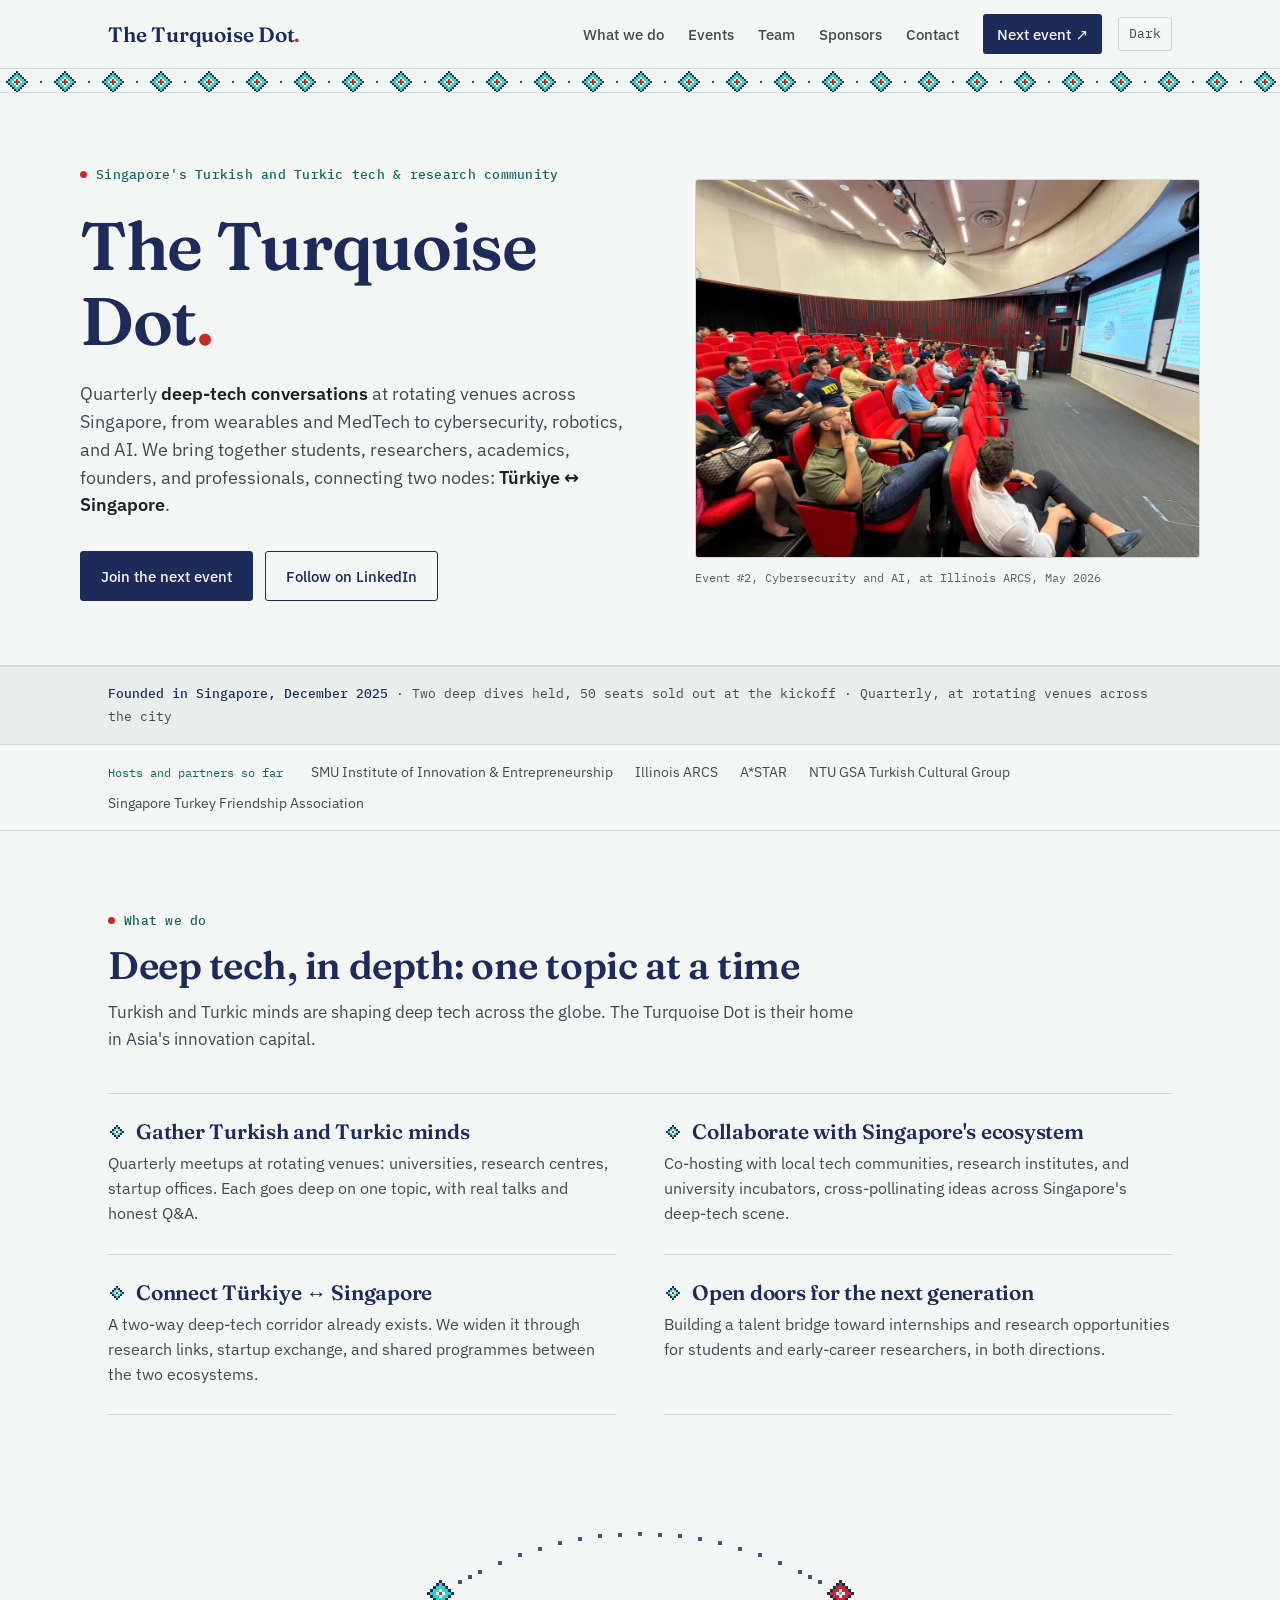
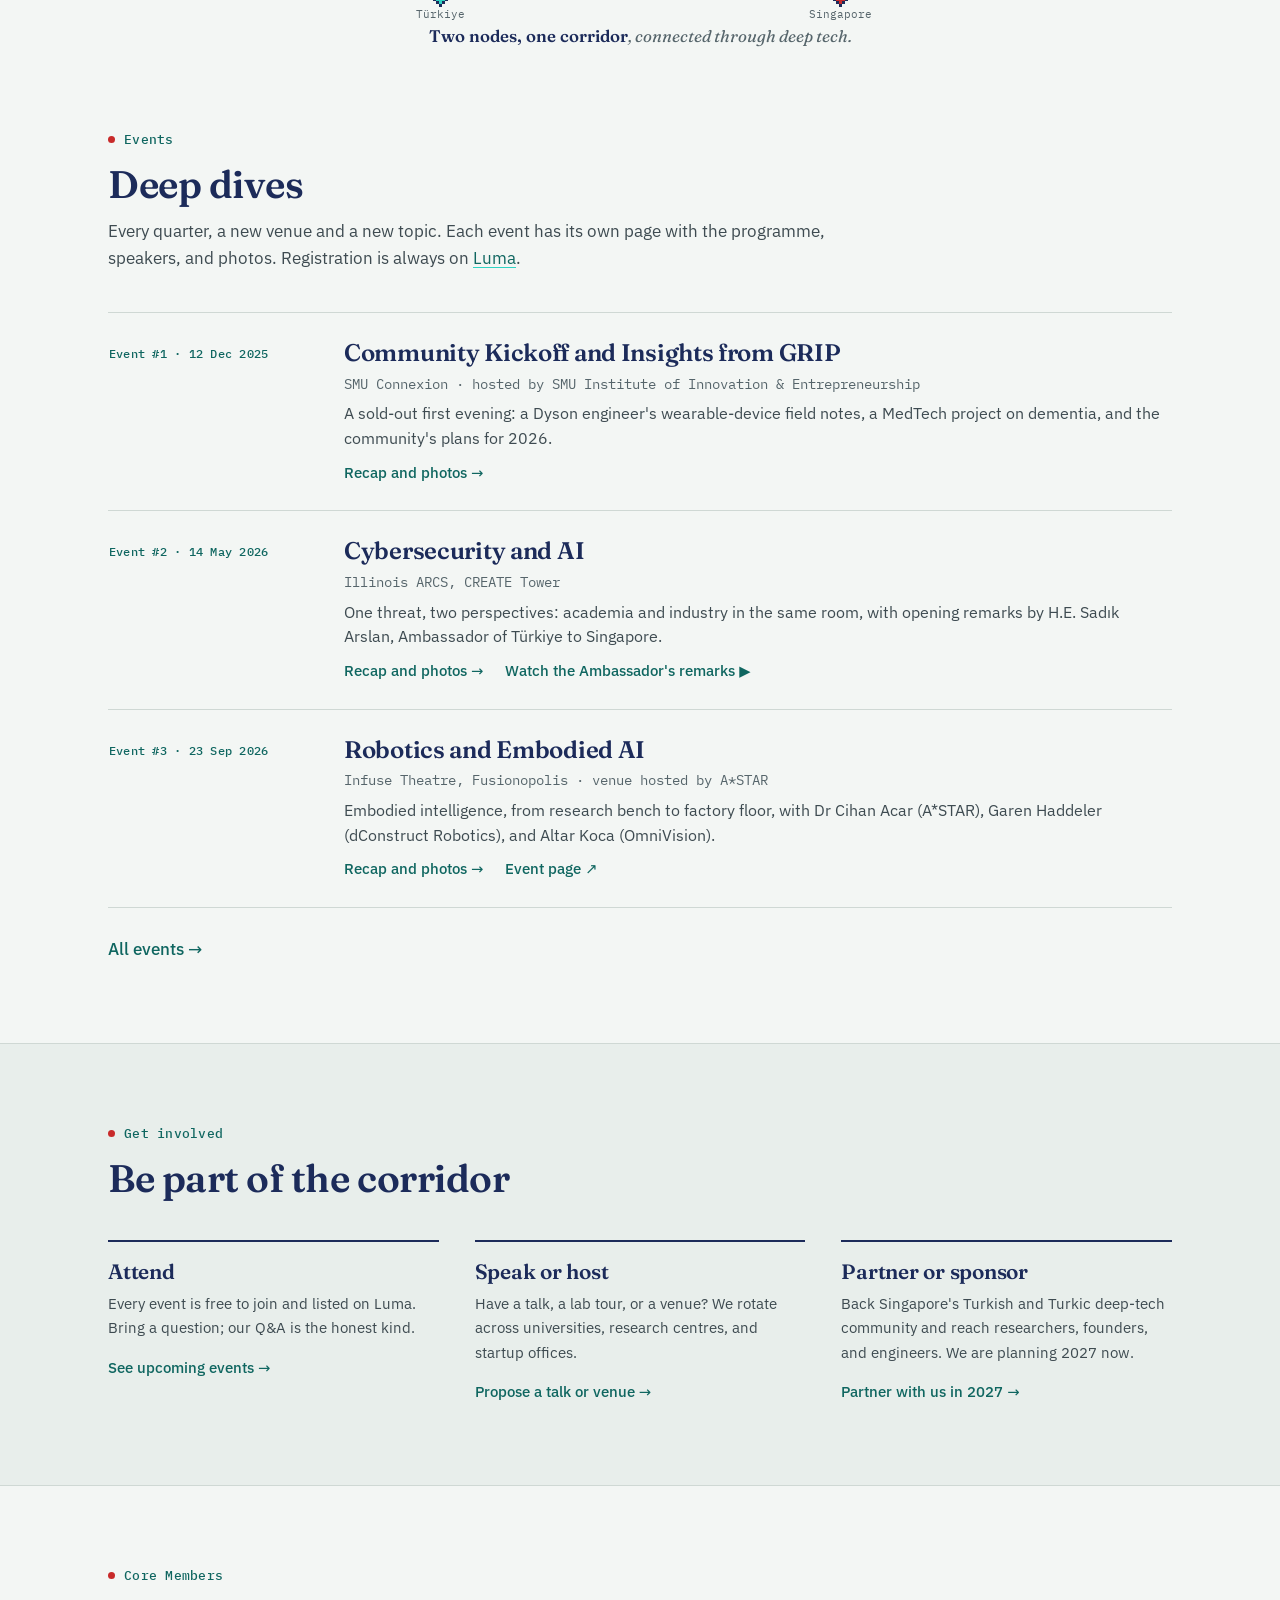
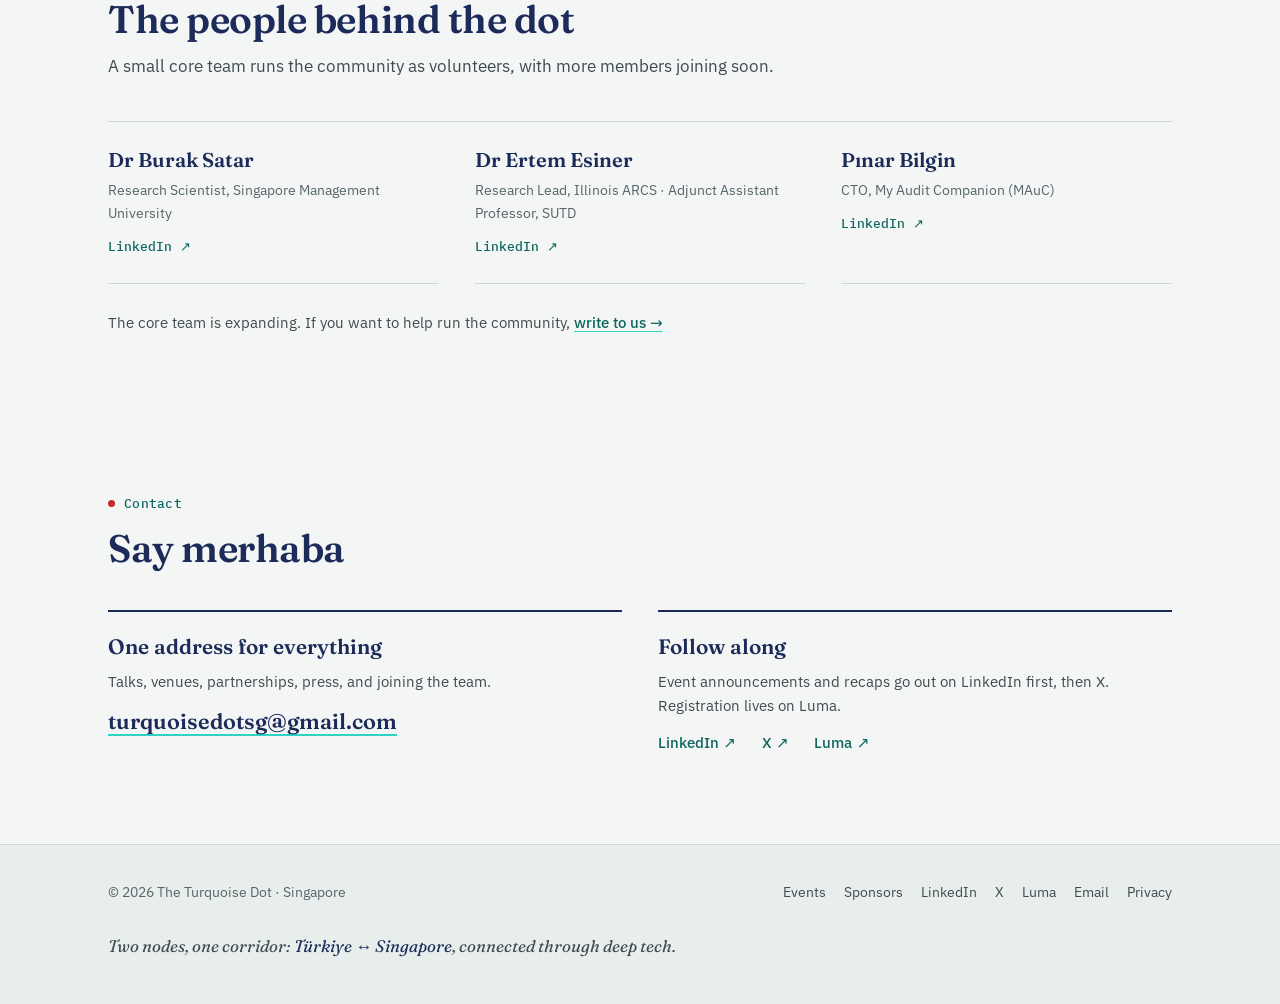
==== index.html @ 9db2474d "Restyle: paper and turquoise identity with pixel-kilim band, self-hosted Fraunces and IBM Plex, ligh" ====
<!DOCTYPE html>
<html lang="en">
<head>
<meta charset="utf-8">
<meta name="viewport" content="width=device-width, initial-scale=1">
<title>The Turquoise Dot | Singapore's Turkish and Turkic Tech and Research Community</title>
<meta name="description" content="The Turquoise Dot is Singapore's Turkish and Turkic tech and research community: quarterly deep-tech conversations at rotating venues, bridging Türkiye and Singapore.">

<link rel="canonical" href="https://turquoisedot.org/">

<meta property="og:type" content="website">
<meta property="og:title" content="The Turquoise Dot">
<meta property="og:description" content="Singapore's Turkish and Turkic tech and research community. Quarterly deep-tech conversations, rotating venues, two nodes: Türkiye ↔ Singapore.">
<meta property="og:url" content="https://turquoisedot.org/">
<meta property="og:image" content="https://turquoisedot.org/assets/og-image.jpg">
<meta name="twitter:card" content="summary_large_image">
<meta name="twitter:site" content="@theturquoisedot">

<link rel="icon" type="image/svg+xml" href="/assets/favicon.svg">
<link rel="icon" type="image/png" sizes="32x32" href="/assets/favicon-32.png">
<link rel="apple-touch-icon" href="/assets/apple-touch-icon.png">
<link rel="manifest" href="/site.webmanifest">
<meta name="theme-color" content="#F3F6F4" media="(prefers-color-scheme: light)">
<meta name="theme-color" content="#131A1C" media="(prefers-color-scheme: dark)">

<link rel="stylesheet" href="/assets/site.css">
<script>(function(){try{var t=localStorage.getItem('td-theme');if(t==='dark'||t==='light'){document.documentElement.setAttribute('data-theme',t);}}catch(e){}})();</script>

<script type="application/ld+json">
{
  "@context": "https://schema.org",
  "@type": "Organization",
  "@id": "https://turquoisedot.org/#organization",
  "name": "The Turquoise Dot",
  "alternateName": [
    "Turquoise Dot",
    "TurquoiseDot"
  ],
  "description": "Singapore's Turkish and Turkic tech and research community: quarterly deep-tech events at rotating venues across Singapore, bridging Türkiye and Singapore. Founded in Singapore in December 2025.",
  "url": "https://turquoisedot.org/",
  "logo": "https://turquoisedot.org/assets/icon-512.png",
  "image": "https://turquoisedot.org/assets/og-image.jpg",
  "email": "turquoisedotsg@gmail.com",
  "foundingDate": "2025-12",
  "foundingLocation": {
    "@type": "Place",
    "name": "Singapore"
  },
  "areaServed": [
    {
      "@type": "Country",
      "name": "Singapore"
    },
    {
      "@type": "Country",
      "name": "Türkiye"
    }
  ],
  "knowsAbout": [
    "deep tech",
    "artificial intelligence",
    "robotics",
    "embodied AI",
    "cybersecurity",
    "MedTech",
    "wearables",
    "research and startup ecosystems in Singapore and Türkiye"
  ],
  "founder": [
    {
      "@type": "Person",
      "name": "Burak Satar",
      "honorificPrefix": "Dr",
      "jobTitle": "Research Scientist",
      "affiliation": {
        "@type": "Organization",
        "name": "Singapore Management University"
      },
      "sameAs": "https://www.linkedin.com/in/buraksatar"
    },
    {
      "@type": "Person",
      "name": "Ertem Esiner",
      "honorificPrefix": "Dr",
      "jobTitle": "Research Lead",
      "affiliation": {
        "@type": "Organization",
        "name": "Illinois ARCS"
      },
      "sameAs": "https://www.linkedin.com/in/esiner"
    }
  ],
  "member": [
    {
      "@type": "Person",
      "name": "Burak Satar",
      "sameAs": "https://www.linkedin.com/in/buraksatar"
    },
    {
      "@type": "Person",
      "name": "Ertem Esiner",
      "sameAs": "https://www.linkedin.com/in/esiner"
    },
    {
      "@type": "Person",
      "name": "Pınar Bilgin",
      "jobTitle": "CTO",
      "affiliation": {
        "@type": "Organization",
        "name": "My Audit Companion (MAuC)"
      },
      "sameAs": "https://www.linkedin.com/in/pinar-bilgin-b4729468"
    }
  ],
  "contactPoint": {
    "@type": "ContactPoint",
    "email": "turquoisedotsg@gmail.com",
    "contactType": "general enquiries",
    "availableLanguage": [
      "English",
      "Turkish"
    ]
  },
  "sameAs": [
    "https://www.linkedin.com/company/turquoisedot",
    "https://x.com/theturquoisedot",
    "https://luma.com/TurquoiseDot",
    "https://github.com/theturquoisedot"
  ]
}
</script>
</head>
<body>

<!-- ANNOUNCEMENT BAR: hides itself after data-until. EDIT: text, link, and data-until for each new event. -->
<div class="annc" role="region" aria-label="Next event" data-until="2026-09-23T20:30:00+08:00">
  <div class="wrap">
    <span class="pulse" aria-hidden="true"></span>
    <b>Next event: Robotics and Embodied AI</b>
    <span class="sub">Wed 23 Sep · 17:30 · Fusionopolis · free to attend</span>
    <a href="https://luma.com/c4dyttkm" target="_blank" rel="noopener">Register on Luma ↗</a>
  </div>
</div>

<nav>
  <div class="nav-inner">
    <a class="brand" href="/">The Turquoise Dot<span class="dot">.</span></a>
    <div class="nav-actions">
      <button class="theme-toggle" type="button" aria-label="Switch between light and dark" data-theme-toggle>Dark</button>
      <button class="nav-toggle" aria-expanded="false" aria-controls="nav-links">Menu</button>
    </div>
    <div class="nav-links" id="nav-links">
      <a href="#about">What we do</a>
      <a href="#events">Events</a>
      <a href="#team">Team</a>
      <a href="/sponsors/">Sponsors</a>
      <a href="#contact">Contact</a>
      <a class="cta" href="https://luma.com/TurquoiseDot" target="_blank" rel="noopener">Next event ↗</a>
    </div>
  </div>
</nav>

<main>

<div class="kilim" aria-hidden="true"></div>

<header class="hero" id="top">
  <div class="wrap hero-grid">
    <div>
      <p class="eyebrow">Singapore's Turkish and Turkic tech &amp; research community</p>
      <h1>The Turquoise Dot<span class="dot">.</span></h1>
      <p class="lede">
        Quarterly <strong>deep-tech conversations</strong> at rotating venues across Singapore,
        from wearables and MedTech to cybersecurity, robotics, and AI. We bring together students,
        researchers, academics, founders, and professionals, connecting two nodes:
        <strong>Türkiye ↔ Singapore</strong>.
      </p>
      <div class="btns">
        <a class="btn btn-primary" href="https://luma.com/TurquoiseDot" target="_blank" rel="noopener">Join the next event</a>
        <a class="btn btn-ghost" href="https://www.linkedin.com/company/turquoisedot" target="_blank" rel="noopener">Follow on LinkedIn</a>
      </div>
    </div>
    <div>
      <div class="hero-art">
        <img src="/assets/events/2026-05-cybersecurity-and-ai/08.webp" width="1200" height="900" alt="The audience at Illinois ARCS, CREATE Tower, during the second deep dive" fetchpriority="high">
      </div>
      <p class="hero-cap">Event #2, Cybersecurity and AI, at Illinois ARCS, May 2026</p>
    </div>
  </div>
</header>

<!-- SPOTLIGHT: the current event. Hides itself after data-until. EDIT: everything inside for each new event. -->
<div class="spotlight" data-until="2026-09-23T20:30:00+08:00">
  <div class="wrap">
    <div class="spot">
      <div>
        <span class="chip next">Next event · 23 Sep 2026 · 17:30</span>
        <h2>Robotics and Embodied AI</h2>
        <p class="desc">A night where robots leave the lab: the research behind embodied AI, robots already working in the field, and the sensors that let machines see.</p>
        <p class="venue"><b>Infuse Theatre</b>, Level 14, Connexis South Tower, Fusionopolis One, 1 Fusionopolis Way, Singapore 138632. Venue hosted by A*STAR.</p>
        <div class="btns">
          <a class="btn btn-primary" href="https://luma.com/c4dyttkm" target="_blank" rel="noopener">Register on Luma ↗</a>
          <a class="btn btn-ghost" href="/events/2026-09-robotics-and-embodied-ai/">Programme and details →</a>
        </div>
        <p class="note">Free to attend. Turkish tea and light refreshments from 17:30, talks from 18:15.</p>
      </div>
      <div>
        <p class="side-label">Speakers</p>
        <ul class="speakers">
          <li><b>Dr Cihan Acar</b><span>Senior Research Scientist, A*STAR</span><i>Main talk: the research behind embodied AI</i></li>
          <li><b>Garen Haddeler</b><span>Robotics Engineer, dConstruct Robotics</span><i>Lightning talk: robots working in the field</i></li>
          <li><b>Altar Koca</b><span>Design Engineer, OmniVision</span><i>Main talk: the sensors that let machines see</i></li>
        </ul>
      </div>
    </div>
  </div>
</div>

<!-- FACTS LINE: one sentence of numbers. EDIT after each event. -->
<div class="facts-line">
  <div class="wrap">
    <p><b>Founded in Singapore, December 2025</b><span class="sep">·</span>Two deep dives held, 50 seats sold out at the kickoff<span class="sep">·</span>Quarterly, at rotating venues across the city</p>
  </div>
</div>

<!-- HOSTS STRIP: text only. Add logos only with written permission from each organisation. -->
<div class="hosts">
  <div class="wrap">
    <span class="label">Hosts and partners so far</span>
    <span>SMU Institute of Innovation &amp; Entrepreneurship</span>
    <span>Illinois ARCS</span>
    <span>A*STAR</span>
    <span>NTU GSA Turkish Cultural Group</span>
    <span>Singapore Turkey Friendship Association</span>
  </div>
</div>

<section id="about">
  <div class="wrap">
    <div class="sec-head">
      <span class="kicker">What we do</span>
      <h2>Deep tech, in depth: one topic at a time</h2>
      <p>Turkish and Turkic minds are shaping deep tech across the globe. The Turquoise Dot is their home in Asia's innovation capital.</p>
    </div>
    <div class="cards">
      <div class="card">
        <div class="ico"><svg viewBox="0 0 24 24"><circle cx="9" cy="8" r="3.2"/><circle cx="17" cy="10" r="2.4"/><path d="M3.5 19c.6-3 2.8-4.6 5.5-4.6S13.9 16 14.5 19M14.8 15.7c2.2.2 3.9 1.4 4.6 3.3"/></svg></div>
        <h3>Gather Turkish and Turkic minds</h3>
        <p>Quarterly meetups at rotating venues: universities, research centres, startup offices. Each goes deep on one topic, with real talks and honest Q&amp;A.</p>
      </div>
      <div class="card">
        <div class="ico"><svg viewBox="0 0 24 24"><circle cx="6" cy="6" r="2.4"/><circle cx="18" cy="6" r="2.4"/><circle cx="12" cy="18" r="2.4"/><path d="M7.8 7.6l2.9 8M16.2 7.6l-2.9 8M8.4 6h7.2"/></svg></div>
        <h3>Collaborate with Singapore's ecosystem</h3>
        <p>Co-hosting with local tech communities, research institutes, and university incubators, cross-pollinating ideas across Singapore's deep-tech scene.</p>
      </div>
      <div class="card">
        <div class="ico"><svg viewBox="0 0 24 24"><circle cx="4.5" cy="16" r="2"/><circle cx="19.5" cy="16" r="2"/><path d="M6.2 14.6C8.5 9.5 15.5 9.5 17.8 14.6"/></svg></div>
        <h3>Connect Türkiye ↔ Singapore</h3>
        <p>A two-way deep-tech corridor already exists. We widen it through research links, startup exchange, and shared programmes between the two ecosystems.</p>
      </div>
      <div class="card">
        <div class="ico"><svg viewBox="0 0 24 24"><path d="M5 21V5a2 2 0 0 1 2-2h7v18M14 21h5M14 8h.01M9 21H4"/><path d="M17 9l3 3-3 3"/></svg></div>
        <h3>Open doors for the next generation</h3>
        <p>Building a talent bridge toward internships and research opportunities for students and early-career researchers, in both directions.</p>
      </div>
    </div>
  </div>
</section>

<div class="corridor" aria-hidden="true">
  <svg viewBox="0 0 520 116" shape-rendering="crispEdges"><rect class="px" x="78" y="75" width="4" height="4"/><rect class="px" x="88" y="70" width="4" height="4"/><rect class="px" x="98" y="65" width="4" height="4"/><rect class="px" x="118" y="56" width="4" height="4"/><rect class="px" x="138" y="48" width="4" height="4"/><rect class="px" x="158" y="42" width="4" height="4"/><rect class="px" x="178" y="36" width="4" height="4"/><rect class="px" x="198" y="32" width="4" height="4"/><rect class="px" x="218" y="29" width="4" height="4"/><rect class="px" x="238" y="28" width="4" height="4"/><rect class="px" x="258" y="27" width="4" height="4"/><rect class="px" x="278" y="28" width="4" height="4"/><rect class="px" x="298" y="29" width="4" height="4"/><rect class="px" x="318" y="32" width="4" height="4"/><rect class="px" x="338" y="36" width="4" height="4"/><rect class="px" x="358" y="42" width="4" height="4"/><rect class="px" x="378" y="48" width="4" height="4"/><rect class="px" x="398" y="56" width="4" height="4"/><rect class="px" x="418" y="65" width="4" height="4"/><rect class="px" x="428" y="70" width="4" height="4"/><rect class="px" x="438" y="75" width="4" height="4"/><rect class="n-edge" x="58.5" y="74.5" width="3" height="3"/><rect class="n-edge" x="55.5" y="77.5" width="3" height="3"/><rect class="n-tr" x="58.5" y="77.5" width="3" height="3"/><rect class="n-edge" x="61.5" y="77.5" width="3" height="3"/><rect class="n-edge" x="52.5" y="80.5" width="3" height="3"/><rect class="n-tr" x="55.5" y="80.5" width="3" height="3"/><rect class="n-tr" x="58.5" y="80.5" width="3" height="3"/><rect class="n-tr" x="61.5" y="80.5" width="3" height="3"/><rect class="n-edge" x="64.5" y="80.5" width="3" height="3"/><rect class="n-edge" x="49.5" y="83.5" width="3" height="3"/><rect class="n-tr" x="52.5" y="83.5" width="3" height="3"/><rect class="n-tr" x="55.5" y="83.5" width="3" height="3"/><rect class="n-ring" x="58.5" y="83.5" width="3" height="3"/><rect class="n-tr" x="61.5" y="83.5" width="3" height="3"/><rect class="n-tr" x="64.5" y="83.5" width="3" height="3"/><rect class="n-edge" x="67.5" y="83.5" width="3" height="3"/><rect class="n-edge" x="46.5" y="86.5" width="3" height="3"/><rect class="n-tr" x="49.5" y="86.5" width="3" height="3"/><rect class="n-tr" x="52.5" y="86.5" width="3" height="3"/><rect class="n-ring" x="55.5" y="86.5" width="3" height="3"/><rect class="n-sg" x="58.5" y="86.5" width="3" height="3"/><rect class="n-ring" x="61.5" y="86.5" width="3" height="3"/><rect class="n-tr" x="64.5" y="86.5" width="3" height="3"/><rect class="n-tr" x="67.5" y="86.5" width="3" height="3"/><rect class="n-edge" x="70.5" y="86.5" width="3" height="3"/><rect class="n-edge" x="49.5" y="89.5" width="3" height="3"/><rect class="n-tr" x="52.5" y="89.5" width="3" height="3"/><rect class="n-tr" x="55.5" y="89.5" width="3" height="3"/><rect class="n-ring" x="58.5" y="89.5" width="3" height="3"/><rect class="n-tr" x="61.5" y="89.5" width="3" height="3"/><rect class="n-tr" x="64.5" y="89.5" width="3" height="3"/><rect class="n-edge" x="67.5" y="89.5" width="3" height="3"/><rect class="n-edge" x="52.5" y="92.5" width="3" height="3"/><rect class="n-tr" x="55.5" y="92.5" width="3" height="3"/><rect class="n-tr" x="58.5" y="92.5" width="3" height="3"/><rect class="n-tr" x="61.5" y="92.5" width="3" height="3"/><rect class="n-edge" x="64.5" y="92.5" width="3" height="3"/><rect class="n-edge" x="55.5" y="95.5" width="3" height="3"/><rect class="n-tr" x="58.5" y="95.5" width="3" height="3"/><rect class="n-edge" x="61.5" y="95.5" width="3" height="3"/><rect class="n-edge" x="58.5" y="98.5" width="3" height="3"/><rect class="n-edge" x="458.5" y="74.5" width="3" height="3"/><rect class="n-edge" x="455.5" y="77.5" width="3" height="3"/><rect class="n-sg" x="458.5" y="77.5" width="3" height="3"/><rect class="n-edge" x="461.5" y="77.5" width="3" height="3"/><rect class="n-edge" x="452.5" y="80.5" width="3" height="3"/><rect class="n-sg" x="455.5" y="80.5" width="3" height="3"/><rect class="n-sg" x="458.5" y="80.5" width="3" height="3"/><rect class="n-sg" x="461.5" y="80.5" width="3" height="3"/><rect class="n-edge" x="464.5" y="80.5" width="3" height="3"/><rect class="n-edge" x="449.5" y="83.5" width="3" height="3"/><rect class="n-sg" x="452.5" y="83.5" width="3" height="3"/><rect class="n-sg" x="455.5" y="83.5" width="3" height="3"/><rect class="n-ring" x="458.5" y="83.5" width="3" height="3"/><rect class="n-sg" x="461.5" y="83.5" width="3" height="3"/><rect class="n-sg" x="464.5" y="83.5" width="3" height="3"/><rect class="n-edge" x="467.5" y="83.5" width="3" height="3"/><rect class="n-edge" x="446.5" y="86.5" width="3" height="3"/><rect class="n-sg" x="449.5" y="86.5" width="3" height="3"/><rect class="n-sg" x="452.5" y="86.5" width="3" height="3"/><rect class="n-ring" x="455.5" y="86.5" width="3" height="3"/><rect class="n-tr" x="458.5" y="86.5" width="3" height="3"/><rect class="n-ring" x="461.5" y="86.5" width="3" height="3"/><rect class="n-sg" x="464.5" y="86.5" width="3" height="3"/><rect class="n-sg" x="467.5" y="86.5" width="3" height="3"/><rect class="n-edge" x="470.5" y="86.5" width="3" height="3"/><rect class="n-edge" x="449.5" y="89.5" width="3" height="3"/><rect class="n-sg" x="452.5" y="89.5" width="3" height="3"/><rect class="n-sg" x="455.5" y="89.5" width="3" height="3"/><rect class="n-ring" x="458.5" y="89.5" width="3" height="3"/><rect class="n-sg" x="461.5" y="89.5" width="3" height="3"/><rect class="n-sg" x="464.5" y="89.5" width="3" height="3"/><rect class="n-edge" x="467.5" y="89.5" width="3" height="3"/><rect class="n-edge" x="452.5" y="92.5" width="3" height="3"/><rect class="n-sg" x="455.5" y="92.5" width="3" height="3"/><rect class="n-sg" x="458.5" y="92.5" width="3" height="3"/><rect class="n-sg" x="461.5" y="92.5" width="3" height="3"/><rect class="n-edge" x="464.5" y="92.5" width="3" height="3"/><rect class="n-edge" x="455.5" y="95.5" width="3" height="3"/><rect class="n-sg" x="458.5" y="95.5" width="3" height="3"/><rect class="n-edge" x="461.5" y="95.5" width="3" height="3"/><rect class="n-edge" x="458.5" y="98.5" width="3" height="3"/><text x="60" y="113" text-anchor="middle">Türkiye</text><text x="460" y="113" text-anchor="middle">Singapore</text></svg>
  <p><b>Two nodes, one corridor</b>, connected through deep tech.</p>
</div>

<section id="events">
  <div class="wrap">
    <div class="sec-head">
      <span class="kicker">Events</span>
      <h2>Deep dives</h2>
      <p>Every quarter, a new venue and a new topic. Each event has its own page with the programme, speakers, and photos. Registration is always on <a href="https://luma.com/TurquoiseDot" target="_blank" rel="noopener">Luma</a>.</p>
    </div>
    <div class="events-grid">
      <!-- EVENT CARDS: newest last. To add an event, copy a card, then create its page under /events/ (see README). -->
      <div class="event">
        <span class="chip">Event #1 · 12 Dec 2025</span>
        <h3><a href="/events/2025-12-kickoff/">Community Kickoff and Insights from GRIP</a></h3>
        <p class="meta">SMU Connexion · hosted by SMU Institute of Innovation &amp; Entrepreneurship</p>
        <p>A sold-out first evening: a Dyson engineer's wearable-device field notes, a MedTech project on dementia, and the community's plans for 2026.</p>
        <div class="links"><a href="/events/2025-12-kickoff/">Recap and photos →</a></div>
      </div>
      <div class="event">
        <span class="chip">Event #2 · 14 May 2026</span>
        <h3><a href="/events/2026-05-cybersecurity-and-ai/">Cybersecurity and AI</a></h3>
        <p class="meta">Illinois ARCS, CREATE Tower</p>
        <p>One threat, two perspectives: academia and industry in the same room, with opening remarks by H.E. Sadık Arslan, Ambassador of Türkiye to Singapore.</p>
        <div class="links"><a href="/events/2026-05-cybersecurity-and-ai/">Recap and photos →</a><a href="/events/2026-05-cybersecurity-and-ai/#watch">Watch the Ambassador's remarks ▶</a></div>
      </div>
      <div class="event" data-until="2026-09-23T20:30:00+08:00" data-past="chip">
        <span class="chip next">Event #3 · 23 Sep 2026</span>
        <h3><a href="/events/2026-09-robotics-and-embodied-ai/">Robotics and Embodied AI</a></h3>
        <p class="meta">Infuse Theatre, Fusionopolis · venue hosted by A*STAR</p>
        <p>Embodied intelligence, from research bench to factory floor, with Dr Cihan Acar (A*STAR), Garen Haddeler (dConstruct Robotics), and Altar Koca (OmniVision).</p>
        <div class="links">
          <a href="/events/2026-09-robotics-and-embodied-ai/" data-past-text="Recap and photos →">Programme →</a>
          <a href="https://luma.com/c4dyttkm" target="_blank" rel="noopener" data-past-text="Event page ↗">Register ↗</a>
        </div>
      </div>
    </div>
    <p class="sec-foot"><a href="/events/">All events →</a></p>
  </div>
</section>

<section class="involve" id="join">
  <div class="wrap">
    <div class="sec-head">
      <span class="kicker">Get involved</span>
      <h2>Be part of the corridor</h2>
    </div>
    <div class="tiles">
      <div class="tile">
        <h3>Attend</h3>
        <p>Every event is free to join and listed on Luma. Bring a question; our Q&amp;A is the honest kind.</p>
        <a href="https://luma.com/TurquoiseDot" target="_blank" rel="noopener">See upcoming events →</a>
      </div>
      <div class="tile">
        <h3>Speak or host</h3>
        <p>Have a talk, a lab tour, or a venue? We rotate across universities, research centres, and startup offices.</p>
        <a href="mailto:turquoisedotsg@gmail.com?subject=The%20Turquoise%20Dot%3A%20speaking%20or%20hosting">Propose a talk or venue →</a>
      </div>
      <div class="tile">
        <h3>Partner or sponsor</h3>
        <p>Back Singapore's Turkish and Turkic deep-tech community and reach researchers, founders, and engineers. We are planning 2027 now.</p>
        <a href="/sponsors/">Partner with us in 2027 →</a>
      </div>
    </div>
  </div>
</section>

<section id="team">
  <div class="wrap">
    <div class="sec-head">
      <span class="kicker">Core Members</span>
      <h2>The people behind the dot</h2>
      <p>A small core team runs the community as volunteers, with more members joining soon.</p>
    </div>
    <!-- TEAM CARDS: name, professional role line, LinkedIn. No personal emails; use the community address below. -->
    <div class="people">
      <div class="person">
        <b>Dr Burak Satar</b>
        <span>Research Scientist, Singapore Management University</span>
        <a href="https://www.linkedin.com/in/buraksatar" target="_blank" rel="noopener">LinkedIn ↗</a>
      </div>
      <div class="person">
        <b>Dr Ertem Esiner</b>
        <span>Research Lead, Illinois ARCS · Adjunct Assistant Professor, SUTD</span>
        <a href="https://www.linkedin.com/in/esiner" target="_blank" rel="noopener">LinkedIn ↗</a>
      </div>
      <div class="person">
        <b>Pınar Bilgin</b>
        <span>CTO, My Audit Companion (MAuC)</span>
        <a href="https://www.linkedin.com/in/pinar-bilgin-b4729468" target="_blank" rel="noopener">LinkedIn ↗</a>
      </div>
    </div>
    <p class="team-note">The core team is expanding. If you want to help run the community, <a href="mailto:turquoisedotsg@gmail.com?subject=The%20Turquoise%20Dot%3A%20joining%20the%20core%20team">write to us →</a></p>
  </div>
</section>

<!-- LATEST POSTS: the LinkedIn embed slot takes the newest post (paste the iframe from the post's "Embed this post" menu
     between the li-embed div tags). The cards below come from assets/posts.js. The section hides itself while both are empty. -->
<section id="latest" class="involve">
  <div class="wrap">
    <div class="sec-head">
      <span class="kicker">Latest</span>
      <h2>From LinkedIn and X</h2>
      <p>Announcements and recaps go out on <a href="https://www.linkedin.com/company/turquoisedot" target="_blank" rel="noopener">LinkedIn</a> first, then <a href="https://x.com/theturquoisedot" target="_blank" rel="noopener">X</a>.</p>
    </div>
    <div class="li-embed" data-li-embed>
    </div>
    <div class="posts" data-posts="3"></div>
  </div>
</section>

<section id="contact">
  <div class="wrap">
    <div class="sec-head">
      <span class="kicker">Contact</span>
      <h2>Say merhaba</h2>
    </div>
    <div class="contact-grid">
      <div class="contact-card">
        <b>One address for everything</b>
        <p>Talks, venues, partnerships, press, and joining the team.</p>
        <a class="mail" href="mailto:turquoisedotsg@gmail.com">turquoisedotsg@gmail.com</a>
      </div>
      <div class="contact-card">
        <b>Follow along</b>
        <p>Event announcements and recaps go out on LinkedIn first, then X. Registration lives on Luma.</p>
        <div class="links-row">
          <a href="https://www.linkedin.com/company/turquoisedot" target="_blank" rel="noopener">LinkedIn ↗</a>
          <a href="https://x.com/theturquoisedot" target="_blank" rel="noopener">X ↗</a>
          <a href="https://luma.com/TurquoiseDot" target="_blank" rel="noopener">Luma ↗</a>
        </div>
      </div>
    </div>
  </div>
</section>

</main>

<footer>
  <div class="wrap foot">
    <div>© 2026 The Turquoise Dot · Singapore</div>
    <div class="foot-links">
      <a href="/events/">Events</a>
      <a href="/sponsors/">Sponsors</a>
      <a href="https://www.linkedin.com/company/turquoisedot" target="_blank" rel="noopener">LinkedIn</a>
      <a href="https://x.com/theturquoisedot" target="_blank" rel="noopener">X</a>
      <a href="https://luma.com/TurquoiseDot" target="_blank" rel="noopener">Luma</a>
      <a href="mailto:turquoisedotsg@gmail.com">Email</a>
      <a href="/privacy/">Privacy</a>
    </div>
    <div class="tag">Two nodes, one corridor: <em>Türkiye ↔ Singapore</em>, connected through deep tech.</div>
  </div>
</footer>

<script src="/assets/posts.js"></script>
<script src="/assets/site.js"></script>
</body>
</html>
---- assets/site.css ----
/* The Turquoise Dot: shared stylesheet for every page (v3, "paper and turquoise").
   Identity: warm paper, navy ink for headings, turquoise (the Turkish stone) for links and rules,
   a red dot for Singapore and both flags, and one pixel-kilim band under the masthead.
   Fonts are self-hosted in /assets/fonts (Fraunces for headings, IBM Plex Sans for text, IBM Plex Mono for labels). */

/* ---------- fonts ---------- */
@font-face{font-family:'Fraunces';font-style:normal;font-weight:300 900;font-display:swap;src:url(/assets/fonts/fraunces-latin-wght-normal.woff2) format('woff2-variations');unicode-range:U+0000-00FF,U+0131,U+0152-0153,U+02BB-02BC,U+02C6,U+02DA,U+02DC,U+0304,U+0308,U+0329,U+2000-206F,U+20AC,U+2122,U+2191,U+2193,U+2212,U+2215,U+FEFF,U+FFFD}
@font-face{font-family:'Fraunces';font-style:normal;font-weight:300 900;font-display:swap;src:url(/assets/fonts/fraunces-latin-ext-wght-normal.woff2) format('woff2-variations');unicode-range:U+0100-02BA,U+02BD-02C5,U+02C7-02CC,U+02CE-02D7,U+02DD-02FF,U+0304,U+0308,U+0329,U+1D00-1DBF,U+1E00-1E9F,U+1EF2-1EFF,U+2020,U+20A0-20AB,U+20AD-20C0,U+2113,U+2C60-2C7F,U+A720-A7FF}
@font-face{font-family:'Fraunces';font-style:italic;font-weight:300 900;font-display:swap;src:url(/assets/fonts/fraunces-latin-wght-italic.woff2) format('woff2-variations');unicode-range:U+0000-00FF,U+0131,U+0152-0153,U+02BB-02BC,U+02C6,U+02DA,U+02DC,U+0304,U+0308,U+0329,U+2000-206F,U+20AC,U+2122,U+2191,U+2193,U+2212,U+2215,U+FEFF,U+FFFD}
@font-face{font-family:'Fraunces';font-style:italic;font-weight:300 900;font-display:swap;src:url(/assets/fonts/fraunces-latin-ext-wght-italic.woff2) format('woff2-variations');unicode-range:U+0100-02BA,U+02BD-02C5,U+02C7-02CC,U+02CE-02D7,U+02DD-02FF,U+0304,U+0308,U+0329,U+1D00-1DBF,U+1E00-1E9F,U+1EF2-1EFF,U+2020,U+20A0-20AB,U+20AD-20C0,U+2113,U+2C60-2C7F,U+A720-A7FF}
@font-face{font-family:'IBM Plex Sans';font-style:normal;font-weight:400;font-display:swap;src:url(/assets/fonts/ibm-plex-sans-latin-400-normal.woff2) format('woff2');unicode-range:U+0000-00FF,U+0131,U+0152-0153,U+02BB-02BC,U+02C6,U+02DA,U+02DC,U+0304,U+0308,U+0329,U+2000-206F,U+20AC,U+2122,U+2191,U+2193,U+2212,U+2215,U+FEFF,U+FFFD}
@font-face{font-family:'IBM Plex Sans';font-style:normal;font-weight:400;font-display:swap;src:url(/assets/fonts/ibm-plex-sans-latin-ext-400-normal.woff2) format('woff2');unicode-range:U+0100-02BA,U+02BD-02C5,U+02C7-02CC,U+02CE-02D7,U+02DD-02FF,U+0304,U+0308,U+0329,U+1D00-1DBF,U+1E00-1E9F,U+1EF2-1EFF,U+2020,U+20A0-20AB,U+20AD-20C0,U+2113,U+2C60-2C7F,U+A720-A7FF}
@font-face{font-family:'IBM Plex Sans';font-style:normal;font-weight:500;font-display:swap;src:url(/assets/fonts/ibm-plex-sans-latin-500-normal.woff2) format('woff2');unicode-range:U+0000-00FF,U+0131,U+0152-0153,U+02BB-02BC,U+02C6,U+02DA,U+02DC,U+0304,U+0308,U+0329,U+2000-206F,U+20AC,U+2122,U+2191,U+2193,U+2212,U+2215,U+FEFF,U+FFFD}
@font-face{font-family:'IBM Plex Sans';font-style:normal;font-weight:500;font-display:swap;src:url(/assets/fonts/ibm-plex-sans-latin-ext-500-normal.woff2) format('woff2');unicode-range:U+0100-02BA,U+02BD-02C5,U+02C7-02CC,U+02CE-02D7,U+02DD-02FF,U+0304,U+0308,U+0329,U+1D00-1DBF,U+1E00-1E9F,U+1EF2-1EFF,U+2020,U+20A0-20AB,U+20AD-20C0,U+2113,U+2C60-2C7F,U+A720-A7FF}
@font-face{font-family:'IBM Plex Sans';font-style:normal;font-weight:600;font-display:swap;src:url(/assets/fonts/ibm-plex-sans-latin-600-normal.woff2) format('woff2');unicode-range:U+0000-00FF,U+0131,U+0152-0153,U+02BB-02BC,U+02C6,U+02DA,U+02DC,U+0304,U+0308,U+0329,U+2000-206F,U+20AC,U+2122,U+2191,U+2193,U+2212,U+2215,U+FEFF,U+FFFD}
@font-face{font-family:'IBM Plex Sans';font-style:normal;font-weight:600;font-display:swap;src:url(/assets/fonts/ibm-plex-sans-latin-ext-600-normal.woff2) format('woff2');unicode-range:U+0100-02BA,U+02BD-02C5,U+02C7-02CC,U+02CE-02D7,U+02DD-02FF,U+0304,U+0308,U+0329,U+1D00-1DBF,U+1E00-1E9F,U+1EF2-1EFF,U+2020,U+20A0-20AB,U+20AD-20C0,U+2113,U+2C60-2C7F,U+A720-A7FF}
@font-face{font-family:'IBM Plex Mono';font-style:normal;font-weight:400;font-display:swap;src:url(/assets/fonts/ibm-plex-mono-latin-400-normal.woff2) format('woff2');unicode-range:U+0000-00FF,U+0131,U+0152-0153,U+02BB-02BC,U+02C6,U+02DA,U+02DC,U+0304,U+0308,U+0329,U+2000-206F,U+20AC,U+2122,U+2191,U+2193,U+2212,U+2215,U+FEFF,U+FFFD}
@font-face{font-family:'IBM Plex Mono';font-style:normal;font-weight:400;font-display:swap;src:url(/assets/fonts/ibm-plex-mono-latin-ext-400-normal.woff2) format('woff2');unicode-range:U+0100-02BA,U+02BD-02C5,U+02C7-02CC,U+02CE-02D7,U+02DD-02FF,U+0304,U+0308,U+0329,U+1D00-1DBF,U+1E00-1E9F,U+1EF2-1EFF,U+2020,U+20A0-20AB,U+20AD-20C0,U+2113,U+2C60-2C7F,U+A720-A7FF}
@font-face{font-family:'IBM Plex Mono';font-style:normal;font-weight:500;font-display:swap;src:url(/assets/fonts/ibm-plex-mono-latin-500-normal.woff2) format('woff2');unicode-range:U+0000-00FF,U+0131,U+0152-0153,U+02BB-02BC,U+02C6,U+02DA,U+02DC,U+0304,U+0308,U+0329,U+2000-206F,U+20AC,U+2122,U+2191,U+2193,U+2212,U+2215,U+FEFF,U+FFFD}
@font-face{font-family:'IBM Plex Mono';font-style:normal;font-weight:500;font-display:swap;src:url(/assets/fonts/ibm-plex-mono-latin-ext-500-normal.woff2) format('woff2');unicode-range:U+0100-02BA,U+02BD-02C5,U+02C7-02CC,U+02CE-02D7,U+02DD-02FF,U+0304,U+0308,U+0329,U+1D00-1DBF,U+1E00-1E9F,U+1EF2-1EFF,U+2020,U+20A0-20AB,U+20AD-20C0,U+2113,U+2C60-2C7F,U+A720-A7FF}

/* ---------- tokens ---------- */
:root{
  --paper:#F3F6F4;        /* page */
  --paper-2:#E8EEEB;      /* alternate bands */
  --paper-3:#FBFCFB;      /* panels */
  --ink:#1B2126;          /* body text */
  --ink-2:#3E4B51;        /* secondary text */
  --muted:#56656B;        /* captions, meta */
  --head:#1C2B5A;         /* headings: Iznik navy */
  --turq:#0F6660;         /* links, labels (text-safe turquoise, 5:1 on paper) */
  --turq-2:#2ED3C3;       /* fills, marks */
  --turq-tint:#DCF2EE;    /* soft tint */
  --red:#C82A2A;          /* the dot */
  --rule:#CFD8D4;         /* hairlines */
  --rule-2:#1C2B5A;       /* strong rules */
  --btn-bg:#1C2B5A;--btn-fg:#F6F2EA;
  --glyph:url("data:image/svg+xml,%3Csvg xmlns=%22http://www.w3.org/2000/svg%22 viewBox=%220 0 9 9%22 width=%2218%22 height=%2218%22 shape-rendering=%22crispEdges%22%3E%3Cpath fill=%22%231C2B5A%22 d=%22M4 1h1v1h-1zM3 2h1v1h-1zM5 2h1v1h-1zM2 3h1v1h-1zM6 3h1v1h-1zM1 4h1v1h-1zM7 4h1v1h-1zM2 5h1v1h-1zM6 5h1v1h-1zM3 6h1v1h-1zM5 6h1v1h-1zM4 7h1v1h-1z%22/%3E%3Cpath fill=%22%232ED3C3%22 d=%22M4 2h1v1h-1zM3 3h1v1h-1zM5 3h1v1h-1zM2 4h1v1h-1zM6 4h1v1h-1zM3 5h1v1h-1zM5 5h1v1h-1zM4 6h1v1h-1z%22/%3E%3Cpath fill=%22%23F3F6F4%22 d=%22M4 3h1v1h-1zM3 4h1v1h-1zM5 4h1v1h-1zM4 5h1v1h-1z%22/%3E%3Cpath fill=%22%23C82A2A%22 d=%22M4 4h1v1h-1z%22/%3E%3C/svg%3E");
  --band:url("data:image/svg+xml,%3Csvg xmlns=%22http://www.w3.org/2000/svg%22 viewBox=%220 0 24 12%22 width=%2248%22 height=%2224%22 shape-rendering=%22crispEdges%22%3E%3Cpath fill=%22%231C2B5A%22 d=%22M12 1h1v1h-1zM11 2h1v1h-1zM13 2h1v1h-1zM10 3h1v1h-1zM14 3h1v1h-1zM9 4h1v1h-1zM15 4h1v1h-1zM8 5h1v1h-1zM16 5h1v1h-1zM7 6h1v1h-1zM17 6h1v1h-1zM8 7h1v1h-1zM16 7h1v1h-1zM9 8h1v1h-1zM15 8h1v1h-1zM10 9h1v1h-1zM14 9h1v1h-1zM11 10h1v1h-1zM13 10h1v1h-1zM12 11h1v1h-1z%22/%3E%3Cpath fill=%22%232ED3C3%22 d=%22M12 2h1v1h-1zM11 3h1v1h-1zM12 3h1v1h-1zM13 3h1v1h-1zM10 4h1v1h-1zM11 4h1v1h-1zM13 4h1v1h-1zM14 4h1v1h-1zM9 5h1v1h-1zM10 5h1v1h-1zM14 5h1v1h-1zM15 5h1v1h-1zM8 6h1v1h-1zM9 6h1v1h-1zM15 6h1v1h-1zM16 6h1v1h-1zM9 7h1v1h-1zM10 7h1v1h-1zM14 7h1v1h-1zM15 7h1v1h-1zM10 8h1v1h-1zM11 8h1v1h-1zM13 8h1v1h-1zM14 8h1v1h-1zM11 9h1v1h-1zM12 9h1v1h-1zM13 9h1v1h-1zM12 10h1v1h-1z%22/%3E%3Cpath fill=%22%23F3F6F4%22 d=%22M12 4h1v1h-1zM11 5h1v1h-1zM13 5h1v1h-1zM10 6h1v1h-1zM14 6h1v1h-1zM11 7h1v1h-1zM13 7h1v1h-1zM12 8h1v1h-1z%22/%3E%3Cpath fill=%22%23C82A2A%22 d=%22M12 5h1v1h-1zM11 6h1v1h-1zM12 6h1v1h-1zM13 6h1v1h-1zM12 7h1v1h-1z%22/%3E%3Cpath fill=%22%230F6660%22 d=%22M0 6h1v1h-1z%22/%3E%3C/svg%3E");
  --shadow:0 18px 40px rgba(28,43,90,.12);
  --serif:'Fraunces',Georgia,'Times New Roman',serif;
  --sans:'IBM Plex Sans',system-ui,-apple-system,'Segoe UI',sans-serif;
  --mono:'IBM Plex Mono',ui-monospace,SFMono-Regular,Menlo,monospace;
  --radius:3px;
  color-scheme:light;
}
:root[data-theme="dark"]{
  --glyph:url("data:image/svg+xml,%3Csvg xmlns=%22http://www.w3.org/2000/svg%22 viewBox=%220 0 9 9%22 width=%2218%22 height=%2218%22 shape-rendering=%22crispEdges%22%3E%3Cpath fill=%22%23EDEBE4%22 d=%22M4 1h1v1h-1zM3 2h1v1h-1zM5 2h1v1h-1zM2 3h1v1h-1zM6 3h1v1h-1zM1 4h1v1h-1zM7 4h1v1h-1zM2 5h1v1h-1zM6 5h1v1h-1zM3 6h1v1h-1zM5 6h1v1h-1zM4 7h1v1h-1z%22/%3E%3Cpath fill=%22%232ED3C3%22 d=%22M4 2h1v1h-1zM3 3h1v1h-1zM5 3h1v1h-1zM2 4h1v1h-1zM6 4h1v1h-1zM3 5h1v1h-1zM5 5h1v1h-1zM4 6h1v1h-1z%22/%3E%3Cpath fill=%22%23131A1C%22 d=%22M4 3h1v1h-1zM3 4h1v1h-1zM5 4h1v1h-1zM4 5h1v1h-1z%22/%3E%3Cpath fill=%22%23E8574F%22 d=%22M4 4h1v1h-1z%22/%3E%3C/svg%3E");
  --paper:#131A1C;--paper-2:#1A2225;--paper-3:#1F282D;
  --ink:#E9EBE4;--ink-2:#C6CDCA;--muted:#9FAEB2;
  --head:#F1EEE6;
  --turq:#4FD9CB;--turq-2:#2ED3C3;--turq-tint:#163B3A;
  --red:#F0625D;
  --rule:#2C363C;--rule-2:#E9EBE4;
  --btn-bg:#2ED3C3;--btn-fg:#0E1B1A;
  --band:url("data:image/svg+xml,%3Csvg xmlns=%22http://www.w3.org/2000/svg%22 viewBox=%220 0 24 12%22 width=%2248%22 height=%2224%22 shape-rendering=%22crispEdges%22%3E%3Cpath fill=%22%23EDEBE4%22 d=%22M12 1h1v1h-1zM11 2h1v1h-1zM13 2h1v1h-1zM10 3h1v1h-1zM14 3h1v1h-1zM9 4h1v1h-1zM15 4h1v1h-1zM8 5h1v1h-1zM16 5h1v1h-1zM7 6h1v1h-1zM17 6h1v1h-1zM8 7h1v1h-1zM16 7h1v1h-1zM9 8h1v1h-1zM15 8h1v1h-1zM10 9h1v1h-1zM14 9h1v1h-1zM11 10h1v1h-1zM13 10h1v1h-1zM12 11h1v1h-1z%22/%3E%3Cpath fill=%22%232ED3C3%22 d=%22M12 2h1v1h-1zM11 3h1v1h-1zM12 3h1v1h-1zM13 3h1v1h-1zM10 4h1v1h-1zM11 4h1v1h-1zM13 4h1v1h-1zM14 4h1v1h-1zM9 5h1v1h-1zM10 5h1v1h-1zM14 5h1v1h-1zM15 5h1v1h-1zM8 6h1v1h-1zM9 6h1v1h-1zM15 6h1v1h-1zM16 6h1v1h-1zM9 7h1v1h-1zM10 7h1v1h-1zM14 7h1v1h-1zM15 7h1v1h-1zM10 8h1v1h-1zM11 8h1v1h-1zM13 8h1v1h-1zM14 8h1v1h-1zM11 9h1v1h-1zM12 9h1v1h-1zM13 9h1v1h-1zM12 10h1v1h-1z%22/%3E%3Cpath fill=%22%23131A1C%22 d=%22M12 4h1v1h-1zM11 5h1v1h-1zM13 5h1v1h-1zM10 6h1v1h-1zM14 6h1v1h-1zM11 7h1v1h-1zM13 7h1v1h-1zM12 8h1v1h-1z%22/%3E%3Cpath fill=%22%23E8574F%22 d=%22M12 5h1v1h-1zM11 6h1v1h-1zM12 6h1v1h-1zM13 6h1v1h-1zM12 7h1v1h-1z%22/%3E%3Cpath fill=%22%234FD9CB%22 d=%22M0 6h1v1h-1z%22/%3E%3C/svg%3E");
  --shadow:0 18px 40px rgba(0,0,0,.45);
  color-scheme:dark;
}
@media (prefers-color-scheme: dark){
  :root:not([data-theme="light"]){
  --glyph:url("data:image/svg+xml,%3Csvg xmlns=%22http://www.w3.org/2000/svg%22 viewBox=%220 0 9 9%22 width=%2218%22 height=%2218%22 shape-rendering=%22crispEdges%22%3E%3Cpath fill=%22%23EDEBE4%22 d=%22M4 1h1v1h-1zM3 2h1v1h-1zM5 2h1v1h-1zM2 3h1v1h-1zM6 3h1v1h-1zM1 4h1v1h-1zM7 4h1v1h-1zM2 5h1v1h-1zM6 5h1v1h-1zM3 6h1v1h-1zM5 6h1v1h-1zM4 7h1v1h-1z%22/%3E%3Cpath fill=%22%232ED3C3%22 d=%22M4 2h1v1h-1zM3 3h1v1h-1zM5 3h1v1h-1zM2 4h1v1h-1zM6 4h1v1h-1zM3 5h1v1h-1zM5 5h1v1h-1zM4 6h1v1h-1z%22/%3E%3Cpath fill=%22%23131A1C%22 d=%22M4 3h1v1h-1zM3 4h1v1h-1zM5 4h1v1h-1zM4 5h1v1h-1z%22/%3E%3Cpath fill=%22%23E8574F%22 d=%22M4 4h1v1h-1z%22/%3E%3C/svg%3E");
    --paper:#131A1C;--paper-2:#1A2225;--paper-3:#1F282D;
    --ink:#E9EBE4;--ink-2:#C6CDCA;--muted:#9FAEB2;
    --head:#F1EEE6;
    --turq:#4FD9CB;--turq-2:#2ED3C3;--turq-tint:#163B3A;
    --red:#F0625D;
    --rule:#2C363C;--rule-2:#E9EBE4;
    --btn-bg:#2ED3C3;--btn-fg:#0E1B1A;
    --band:url("data:image/svg+xml,%3Csvg xmlns=%22http://www.w3.org/2000/svg%22 viewBox=%220 0 24 12%22 width=%2248%22 height=%2224%22 shape-rendering=%22crispEdges%22%3E%3Cpath fill=%22%23EDEBE4%22 d=%22M12 1h1v1h-1zM11 2h1v1h-1zM13 2h1v1h-1zM10 3h1v1h-1zM14 3h1v1h-1zM9 4h1v1h-1zM15 4h1v1h-1zM8 5h1v1h-1zM16 5h1v1h-1zM7 6h1v1h-1zM17 6h1v1h-1zM8 7h1v1h-1zM16 7h1v1h-1zM9 8h1v1h-1zM15 8h1v1h-1zM10 9h1v1h-1zM14 9h1v1h-1zM11 10h1v1h-1zM13 10h1v1h-1zM12 11h1v1h-1z%22/%3E%3Cpath fill=%22%232ED3C3%22 d=%22M12 2h1v1h-1zM11 3h1v1h-1zM12 3h1v1h-1zM13 3h1v1h-1zM10 4h1v1h-1zM11 4h1v1h-1zM13 4h1v1h-1zM14 4h1v1h-1zM9 5h1v1h-1zM10 5h1v1h-1zM14 5h1v1h-1zM15 5h1v1h-1zM8 6h1v1h-1zM9 6h1v1h-1zM15 6h1v1h-1zM16 6h1v1h-1zM9 7h1v1h-1zM10 7h1v1h-1zM14 7h1v1h-1zM15 7h1v1h-1zM10 8h1v1h-1zM11 8h1v1h-1zM13 8h1v1h-1zM14 8h1v1h-1zM11 9h1v1h-1zM12 9h1v1h-1zM13 9h1v1h-1zM12 10h1v1h-1z%22/%3E%3Cpath fill=%22%23131A1C%22 d=%22M12 4h1v1h-1zM11 5h1v1h-1zM13 5h1v1h-1zM10 6h1v1h-1zM14 6h1v1h-1zM11 7h1v1h-1zM13 7h1v1h-1zM12 8h1v1h-1z%22/%3E%3Cpath fill=%22%23E8574F%22 d=%22M12 5h1v1h-1zM11 6h1v1h-1zM12 6h1v1h-1zM13 6h1v1h-1zM12 7h1v1h-1z%22/%3E%3Cpath fill=%22%234FD9CB%22 d=%22M0 6h1v1h-1z%22/%3E%3C/svg%3E");
    --shadow:0 18px 40px rgba(0,0,0,.45);
    color-scheme:dark;
  }
}

/* ---------- base ---------- */
*{box-sizing:border-box;margin:0;padding:0}
html{scroll-behavior:smooth}
body{background:var(--paper);color:var(--ink);font-family:var(--sans);font-size:17px;line-height:1.6;-webkit-font-smoothing:antialiased}
h1,h2,h3{font-family:var(--serif);font-weight:600;color:var(--head);line-height:1.12;letter-spacing:-.012em}
a{color:var(--turq);text-decoration:none}
a:hover{text-decoration:underline;text-underline-offset:3px}
a:focus-visible,button:focus-visible{outline:2px solid var(--turq);outline-offset:3px}
img{max-width:100%;display:block}
[hidden]{display:none!important}
.wrap{max-width:1120px;margin:0 auto;padding:0 28px}
.narrow{max-width:820px}
.kicker,.mono{font-family:var(--mono);font-size:.8rem;font-weight:500;letter-spacing:.02em;color:var(--turq)}
.kicker{display:block;margin-bottom:12px}
.kicker::before{content:"";display:inline-block;width:7px;height:7px;border-radius:50%;background:var(--red);margin-right:9px;vertical-align:1px}
.dot{color:var(--red)}
.reveal{opacity:1;transform:none}

/* ---------- announcement bar ---------- */
.annc{background:var(--head);color:var(--paper);font-family:var(--mono);font-size:.82rem}
:root[data-theme="dark"] .annc{background:var(--paper-2);color:var(--ink)}
@media (prefers-color-scheme: dark){:root:not([data-theme="light"]) .annc{background:var(--paper-2);color:var(--ink)}}
.annc .wrap{display:flex;align-items:center;justify-content:center;gap:12px;flex-wrap:wrap;padding:8px 28px;text-align:center}
.annc .pulse{width:8px;height:8px;border-radius:50%;background:var(--red);flex:none}
.annc b{font-weight:500}
.annc span{opacity:.8}
.annc a{color:var(--turq-2);font-weight:500;white-space:nowrap}
.annc a:hover{color:var(--turq-2)}

/* ---------- masthead ---------- */
nav{position:sticky;top:0;z-index:50;background:var(--paper);border-bottom:1px solid var(--rule)}
.nav-inner{display:flex;align-items:center;justify-content:flex-start;gap:16px;padding:14px 28px;max-width:1120px;margin:0 auto}
.brand{font-family:var(--serif);font-weight:600;font-size:1.3rem;color:var(--head);white-space:nowrap;letter-spacing:-.01em}
.brand:hover{text-decoration:none}
.nav-links{display:flex;gap:24px;align-items:center;flex-wrap:wrap;font-size:.95rem}
.nav-links a{color:var(--ink-2);font-weight:500}
.nav-links a:hover,.nav-links a[aria-current="page"]{color:var(--head);text-decoration:underline;text-underline-offset:5px;text-decoration-color:var(--turq-2)}
.nav-links a.cta{color:var(--btn-fg);background:var(--btn-bg);padding:8px 14px;border-radius:var(--radius);font-weight:500;text-decoration:none}
.nav-links a.cta:hover{opacity:.92}
.nav-toggle,.theme-toggle{background:none;border:1px solid var(--rule);color:var(--ink-2);border-radius:var(--radius);padding:6px 10px;font:inherit;font-size:.8rem;font-family:var(--mono);cursor:pointer}
.theme-toggle:hover{border-color:var(--turq);color:var(--turq)}
.nav-toggle{display:none}
.nav-actions{display:flex;gap:8px;align-items:center;order:3}
.nav-links{order:2;margin-left:auto}
.brand{order:1}

/* ---------- kilim band ---------- */
.kilim{height:24px;background-image:var(--band);background-repeat:repeat-x;background-position:center;background-size:48px 24px;border-bottom:1px solid var(--rule)}

/* ---------- hero ---------- */
.hero{border-bottom:1px solid var(--rule)}
.hero-grid{display:grid;grid-template-columns:1.05fr .95fr;gap:56px;align-items:center;padding:72px 0 64px}
.eyebrow{font-family:var(--mono);font-size:.8rem;font-weight:500;letter-spacing:.02em;color:var(--turq);margin-bottom:22px}
.eyebrow::before{content:"";display:inline-block;width:7px;height:7px;border-radius:50%;background:var(--red);margin-right:9px;vertical-align:1px}
.hero h1{font-size:clamp(2.7rem,5.6vw,4.2rem);font-weight:600;margin-bottom:22px;letter-spacing:-.02em}
.lede{color:var(--ink-2);font-size:1.12rem;max-width:34em;margin-bottom:32px;line-height:1.55}
.lede strong{color:var(--ink);font-weight:600}
.btns{display:flex;gap:12px;flex-wrap:wrap}
.btn{display:inline-block;padding:12px 20px;border-radius:var(--radius);font-weight:500;font-size:.95rem;border:1px solid transparent;text-decoration:none}
.btn:hover{text-decoration:none}
.btn-primary{background:var(--btn-bg);color:var(--btn-fg);border-color:var(--btn-bg)}
.btn-primary:hover{opacity:.92}
.btn-ghost{border-color:var(--rule-2);color:var(--head)}
.btn-ghost:hover{background:var(--paper-2)}
.hero-art{border-radius:var(--radius);overflow:hidden;border:1px solid var(--rule)}
.hero-art img{width:100%;height:auto}
.hero-cap{font-family:var(--mono);font-size:.78rem;color:var(--muted);margin-top:10px}

/* ---------- page header (sub-pages) ---------- */
.page-head{border-bottom:1px solid var(--rule);padding:56px 0 44px}
.crumbs{font-family:var(--mono);font-size:.8rem;color:var(--muted);margin-bottom:22px}
.crumbs a{color:var(--muted)}
.page-head h1{font-size:clamp(2.2rem,4.6vw,3.4rem);font-weight:600;margin:10px 0 18px;letter-spacing:-.02em}
.page-head .lede{margin-bottom:22px}
.meta-list{display:flex;flex-wrap:wrap;gap:10px 28px;color:var(--ink-2);font-size:.93rem;margin-bottom:24px}
.meta-list b{color:var(--head);font-weight:600}

/* ---------- spotlight (next event) ---------- */
.spotlight{padding:40px 0 44px}
.spot{background:var(--head);color:var(--paper);border-radius:var(--radius);padding:34px 36px;display:grid;grid-template-columns:1.2fr .9fr;gap:40px;align-items:start;box-shadow:var(--shadow)}
:root[data-theme="dark"] .spot{background:var(--paper-2);color:var(--ink);border:1px solid var(--rule)}
@media (prefers-color-scheme: dark){:root:not([data-theme="light"]) .spot{background:var(--paper-2);color:var(--ink);border:1px solid var(--rule)}}
.spot h2{font-size:clamp(1.8rem,3.4vw,2.5rem);margin:14px 0 12px;color:inherit}
.spot .desc{opacity:.86;margin-bottom:18px;max-width:36em}
.spot .venue{opacity:.86;font-size:.92rem;margin-bottom:24px}
.spot .venue b{font-weight:600;opacity:1}
.spot .btns .btn-primary{background:var(--turq-2);color:#0E1B1A;border-color:var(--turq-2)}
.spot .btns .btn-ghost{border-color:currentColor;color:inherit}
.spot .btns .btn-ghost:hover{background:rgba(255,255,255,.08)}
.spot .note{opacity:.75;font-size:.86rem;margin-top:16px;font-family:var(--mono)}
.spot .chip{color:var(--turq-2);border-color:rgba(255,255,255,.3)}
.spot .chip.next{color:#FFB3AE;border-color:rgba(255,179,174,.5)}
.speakers{list-style:none;display:grid;gap:0;margin-top:4px;border-top:1px solid rgba(255,255,255,.22)}
.speakers li{padding:12px 0;border-bottom:1px solid rgba(255,255,255,.22);font-size:.93rem;display:flex;flex-direction:column;gap:2px}
.speakers li b{font-family:var(--serif);font-weight:600;font-size:1.05rem}
.speakers li span{opacity:.8;font-size:.86rem}
.speakers li i{font-style:normal;color:var(--turq-2);font-size:.86rem}
.spot .side-label{font-family:var(--mono);font-size:.78rem;color:var(--turq-2);margin-bottom:10px}

/* ---------- facts strip (formerly stats) ---------- */
.stats{border-bottom:1px solid var(--rule);background:var(--paper-2)}
.stats-grid{display:grid;grid-template-columns:repeat(4,1fr);gap:0;padding:6px 0}
.stat{padding:22px 22px 20px;border-left:1px solid var(--rule)}
.stat:first-child{border-left:none;padding-left:0}
.stat b{display:block;font-family:var(--serif);font-size:1.75rem;font-weight:600;color:var(--head);margin-bottom:2px;letter-spacing:-.01em}
.stat span{font-family:var(--mono);color:var(--muted);font-size:.78rem}

/* ---------- facts line ---------- */
.facts-line{border-top:1px solid var(--rule);border-bottom:1px solid var(--rule);background:var(--paper-2)}
.facts-line p{font-family:var(--mono);font-size:.82rem;color:var(--ink-2);padding:16px 0;line-height:1.7}
.facts-line b{color:var(--head);font-weight:500}
.facts-line .sep{color:var(--turq);margin:0 8px}

/* ---------- hosts / partners strip ---------- */
.hosts{border-bottom:1px solid var(--rule);padding:16px 0}
.hosts .wrap{display:flex;flex-wrap:wrap;align-items:center;gap:8px 22px;font-size:.88rem;color:var(--ink-2)}
.hosts .label{font-family:var(--mono);font-size:.76rem;color:var(--turq);margin-right:6px}

/* ---------- sections ---------- */
section{padding:80px 0}
.sec-head{margin-bottom:40px;max-width:44em}
.sec-head h2{font-size:clamp(1.8rem,3.2vw,2.4rem);margin-bottom:12px}
.sec-head p{color:var(--ink-2)}
.sec-foot{margin-top:28px;font-weight:500}
.sec-slim{padding:30px 0}

/* ---------- numbered list (formerly cards) ---------- */
.cards{display:grid;grid-template-columns:1fr 1fr;gap:0 48px;border-top:1px solid var(--rule)}
.card{padding:26px 0 28px;border-bottom:1px solid var(--rule)}
.card .ico{display:none}
.card h3{font-size:1.3rem;margin-bottom:8px}
.card h3::before{content:"";display:inline-block;width:18px;height:18px;background:var(--glyph) no-repeat center/18px 18px;margin-right:10px;vertical-align:-2px}
.card p{color:var(--ink-2);font-size:.97rem}

/* ---------- corridor divider ---------- */
.corridor{padding:10px 0 0;text-align:center}
.corridor svg{width:min(520px,86%);height:auto;display:block;margin:0 auto}
.corridor .px{fill:var(--head);opacity:.8}
.corridor .n-tr{fill:var(--turq-2)}
.corridor .n-sg{fill:var(--red)}
.corridor .n-ring{fill:var(--paper)}
.corridor .n-edge{fill:var(--head)}
.corridor text{fill:var(--muted);font-family:var(--mono);font-size:11px}
.corridor p{color:var(--muted);font-family:var(--serif);font-style:italic;font-size:1.05rem;margin-top:2px}
.corridor p b{color:var(--head);font-weight:600;font-style:normal}

/* ---------- events (editorial list) ---------- */
.events-grid{display:block;border-top:1px solid var(--rule)}
.event{display:grid;grid-template-columns:200px 1fr;gap:6px 36px;padding:26px 0;border-bottom:1px solid var(--rule);align-items:start}
.event .chip{grid-column:1;grid-row:1 / span 4;align-self:start}
.event h3,.event h2{grid-column:2;font-size:1.5rem;font-family:var(--serif);line-height:1.15}
.event h3 a,.event h2 a{color:var(--head)}
.event h3 a:hover,.event h2 a:hover{text-decoration-color:var(--turq-2)}
.event .meta{grid-column:2;color:var(--muted);font-size:.88rem;font-family:var(--mono)}
.event p{grid-column:2;color:var(--ink-2);font-size:.97rem;max-width:60em}
.event .links{grid-column:2;display:flex;gap:22px;flex-wrap:wrap;font-size:.92rem;font-weight:500;margin-top:4px}
.chip{display:inline-block;font-family:var(--mono);font-size:.78rem;font-weight:500;letter-spacing:.02em;color:var(--turq);border:1px solid transparent;padding:4px 0;border-radius:var(--radius);background:transparent}
.chip.next{color:var(--red);border-color:var(--red);padding:4px 9px}
.chip.next::before{content:"";display:inline-block;width:7px;height:7px;border-radius:50%;background:var(--red);margin-right:8px;vertical-align:1px}

/* ---------- event page ---------- */
.two-col{display:grid;grid-template-columns:1.1fr .9fr;gap:48px;align-items:start}
.prose p{color:var(--ink-2);margin-bottom:14px}
.prose p strong{color:var(--ink)}
.prose h2{font-size:1.35rem;margin:32px 0 10px}
.prose h2:first-child{margin-top:0}
.lede a,.prose a,.sec-head p a,.fineprint a,.partners-line a,.team-note a,.gallery-note a,.contact-card p a,.watch-wrap p a,.poster-wrap p a{text-decoration:underline;text-underline-offset:3px;text-decoration-color:var(--turq-2)}
.programme{list-style:none;border-top:1px solid var(--rule)}
.programme li{display:grid;grid-template-columns:72px 1fr;gap:16px;padding:10px 0;border-bottom:1px solid var(--rule);font-size:.95rem;color:var(--ink-2)}
.programme li b{font-family:var(--mono);color:var(--turq);font-weight:500;font-size:.86rem;padding-top:2px}
.gallery{display:grid;grid-template-columns:repeat(3,1fr);gap:10px}
.gallery figure{margin:0;border-radius:var(--radius);overflow:hidden;background:var(--paper-2);aspect-ratio:4/3}
.gallery figure.wide{grid-column:span 2;grid-row:span 2;aspect-ratio:auto}
.gallery figure.hero{grid-column:1/-1;aspect-ratio:16/9}
.gallery img{width:100%;height:100%;object-fit:cover}
.gallery-note{color:var(--muted);font-size:.85rem;margin-top:12px;font-family:var(--mono)}
.people{display:grid;grid-template-columns:repeat(3,1fr);gap:0 36px;border-top:1px solid var(--rule)}
.person{padding:22px 0 24px;border-bottom:1px solid var(--rule)}
.person b{display:block;font-family:var(--serif);font-weight:600;font-size:1.25rem;color:var(--head);margin-bottom:2px}
.person span{display:block;color:var(--muted);font-size:.9rem;margin-bottom:8px}
.person i{display:block;color:var(--ink-2);font-style:normal;font-size:.93rem;margin-bottom:8px}
.person a{font-family:var(--mono);font-size:.82rem;font-weight:500}
.partners-line{color:var(--ink-2);font-size:.95rem}
.partners-line b{color:var(--head);font-weight:600}
.watch-wrap{display:grid;grid-template-columns:minmax(0,460px) minmax(0,1fr);gap:48px;align-items:center}
.watch-wrap video{width:100%;height:auto;aspect-ratio:1;display:block;background:#000;border-radius:var(--radius);border:1px solid var(--rule)}
.watch-wrap h2{font-size:clamp(1.6rem,2.8vw,2.1rem);margin:10px 0 12px}
.watch-wrap p{color:var(--ink-2)}
.watch-wrap p b{color:var(--ink);font-weight:600}
.watch-wrap .note{font-size:.88rem;margin-top:14px}
.poster-wrap{display:grid;grid-template-columns:minmax(0,1fr) minmax(0,1fr);gap:56px;align-items:center}
.poster-wrap figure{margin:0;width:100%;max-width:600px;justify-self:center}
.poster-wrap img{width:100%;height:auto;border-radius:var(--radius);border:1px solid var(--rule);box-shadow:var(--shadow)}
.poster-wrap h2{font-size:clamp(1.6rem,2.8vw,2.1rem);margin:10px 0 6px}
.facts{list-style:none;display:grid;gap:10px;margin:20px 0 26px;color:var(--ink-2);font-size:.95rem}
.facts li{position:relative;padding-left:20px}
.facts li::before{content:"";position:absolute;left:0;top:.6em;width:7px;height:7px;border-radius:50%;background:var(--turq-2)}
.facts b{color:var(--head);font-weight:600}
.poster-wrap .note{color:var(--muted);font-size:.88rem;margin-top:14px}

/* ---------- get involved ---------- */
.involve{background:var(--paper-2);border-top:1px solid var(--rule);border-bottom:1px solid var(--rule)}
.tiles{display:grid;grid-template-columns:repeat(3,1fr);gap:36px}
.tile{border-top:2px solid var(--rule-2);padding-top:18px}
.tile h3{font-size:1.3rem;margin-bottom:8px}
.tile p{color:var(--ink-2);font-size:.95rem;margin-bottom:14px}
.tile a{font-weight:500;font-size:.92rem}

/* ---------- team ---------- */
.team-note{margin-top:26px;color:var(--ink-2);font-size:.95rem}
.team-note a{font-weight:500}

/* ---------- contact ---------- */
.contact-grid{display:grid;grid-template-columns:1fr 1fr;gap:36px;margin-bottom:10px}
.contact-card{border-top:2px solid var(--rule-2);padding-top:18px}
.contact-card b{display:block;font-family:var(--serif);font-weight:600;font-size:1.3rem;color:var(--head);margin-bottom:6px}
.contact-card p{color:var(--ink-2);font-size:.95rem;margin-bottom:12px}
.contact-card a.mail{font-family:var(--serif);font-size:1.35rem;font-weight:600;color:var(--head);text-decoration:underline;text-underline-offset:5px;text-decoration-color:var(--turq-2)}
.links-row{display:flex;gap:26px;flex-wrap:wrap;font-size:.95rem;font-weight:500}

/* ---------- sponsors page ---------- */
.reach{display:grid;grid-template-columns:repeat(4,1fr);gap:0;border-top:1px solid var(--rule);border-bottom:1px solid var(--rule)}
.reach .stat{border-left:1px solid var(--rule);padding:22px 22px 20px}
.reach .stat:first-child{border-left:none;padding-left:0}
.ways{display:grid;grid-template-columns:repeat(2,1fr);gap:36px}
.form-block{background:var(--paper-3);border:1px solid var(--rule);border-radius:var(--radius);padding:28px}
.form-block h3{font-size:1.2rem;margin-bottom:8px}
.form-block p{color:var(--ink-2);font-size:.94rem;margin-bottom:16px}
.form-embed iframe{width:100%;min-height:1150px;border:0;border-radius:var(--radius);background:#fff}
.form-fallback{border:1px dashed var(--rule);border-radius:var(--radius);padding:22px;text-align:center}
.form-fallback a.btn{margin-top:6px}
.fineprint{color:var(--muted);font-size:.85rem;margin-top:18px}

/* ---------- posts (latest from LinkedIn and X) ---------- */
.li-embed{max-width:560px;margin:0 auto 26px}
.li-embed iframe{width:100%;border:1px solid var(--rule);border-radius:var(--radius);background:#fff;display:block}
.posts{display:grid;grid-template-columns:repeat(3,1fr);gap:36px;border-top:1px solid var(--rule)}
.post{padding:22px 0;display:flex;flex-direction:column;gap:10px;border-bottom:1px solid var(--rule)}
.post .src{display:flex;align-items:center;gap:8px;font-family:var(--mono);font-size:.78rem;color:var(--turq);font-weight:500}
.post .src svg{width:15px;height:15px;fill:var(--turq)}
.post p{color:var(--ink-2);font-size:.95rem;flex-grow:1}
.post img{border-radius:var(--radius);border:1px solid var(--rule)}
.post a.more{font-weight:500;font-size:.9rem}

/* ---------- footer ---------- */
footer{border-top:1px solid var(--rule);background:var(--paper-2);padding:36px 0 44px;color:var(--muted);font-size:.86rem}
.foot{display:flex;justify-content:space-between;gap:16px;flex-wrap:wrap;align-items:baseline}
.foot-links{display:flex;gap:18px;flex-wrap:wrap}
.foot-links a{color:var(--ink-2)}
footer .tag{color:var(--ink-2);width:100%;margin-top:14px;font-family:var(--serif);font-style:italic;font-size:1.05rem}
footer .tag em{color:var(--head);font-style:italic}

/* ---------- motion ---------- */
@media (prefers-reduced-motion: reduce){html{scroll-behavior:auto}}

/* ---------- responsive ---------- */
@media (max-width:760px){
  .nav-toggle{display:inline-block}
  .nav-inner{flex-wrap:wrap;justify-content:space-between}
  .nav-actions{margin-left:auto}
  .nav-links{display:none;position:absolute;left:0;right:0;top:100%;background:var(--paper);border-bottom:1px solid var(--rule);flex-direction:column;align-items:flex-start;gap:0;padding:8px 28px 16px}
  .nav-links.open{display:flex}
  .nav-links a{padding:10px 0;font-size:1rem}
  .nav-links a.cta{margin-top:8px}
  .annc .sub{display:none}
}
@media (max-width:900px){
  .hero-grid{grid-template-columns:1fr;gap:36px;padding:52px 0 44px}
  .hero-art{max-width:600px}
  .spot{grid-template-columns:1fr;padding:26px 24px}
  .stats-grid{grid-template-columns:1fr 1fr}
  .stat{border-left:none;border-top:1px solid var(--rule);padding-left:0}
  .stat:nth-child(-n+2){border-top:none}
  .reach{grid-template-columns:1fr 1fr}
  .reach .stat{border-left:none;padding-left:0}
  .cards,.tiles,.contact-grid,.people,.ways,.posts,.two-col{grid-template-columns:1fr}
  .event{grid-template-columns:1fr;gap:6px}
  .event .chip{grid-row:auto;grid-column:1}
  .event h3,.event h2,.event .meta,.event p,.event .links{grid-column:1}
  .gallery{grid-template-columns:1fr 1fr}
  .poster-wrap,.watch-wrap{grid-template-columns:1fr}
  .watch-wrap video{max-width:460px}
  section{padding:60px 0}
  .form-embed iframe{min-height:1250px}
}
@media (max-width:520px){
  .gallery{grid-template-columns:1fr}
  .gallery figure.wide{grid-column:auto;grid-row:auto;aspect-ratio:4/3}
  .gallery figure.hero{aspect-ratio:4/3}
  .reach,.stats-grid{grid-template-columns:1fr}
  .stat{border-top:1px solid var(--rule)}
  .stat:first-child{border-top:none}
}
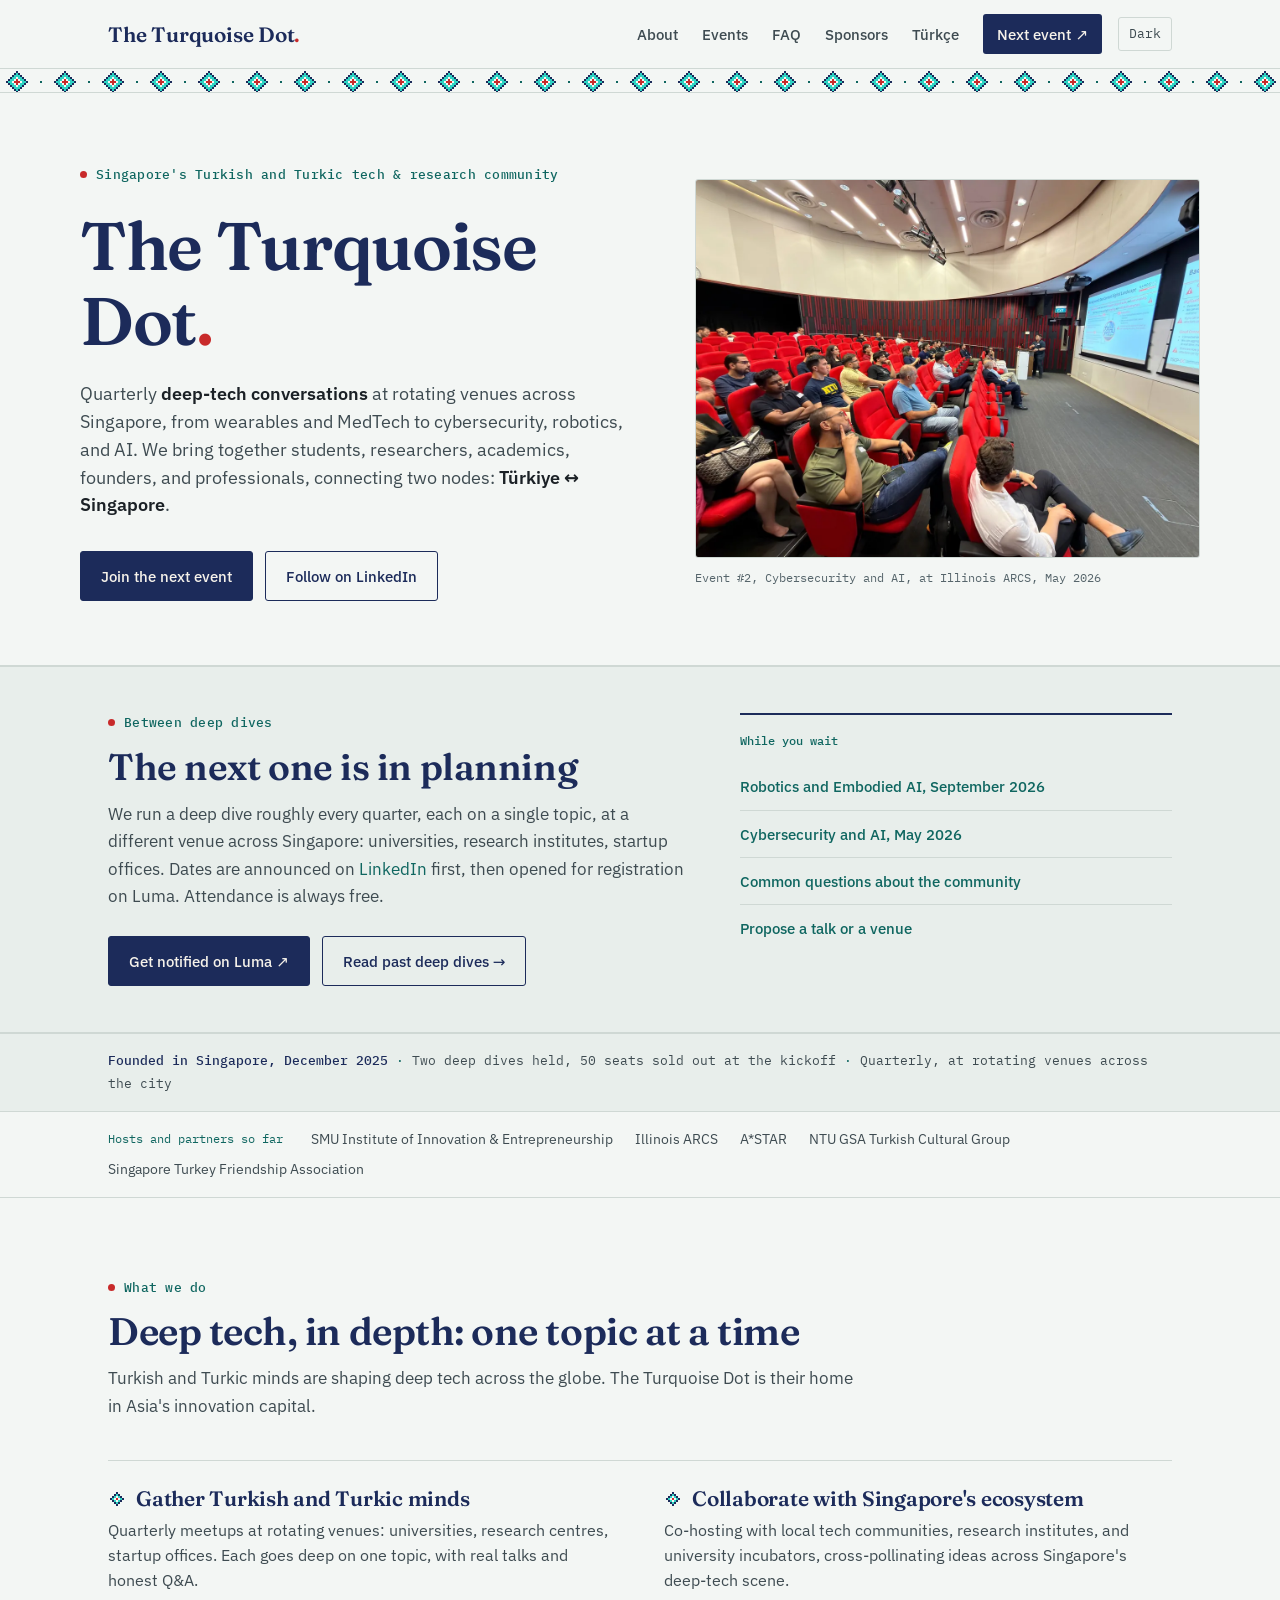
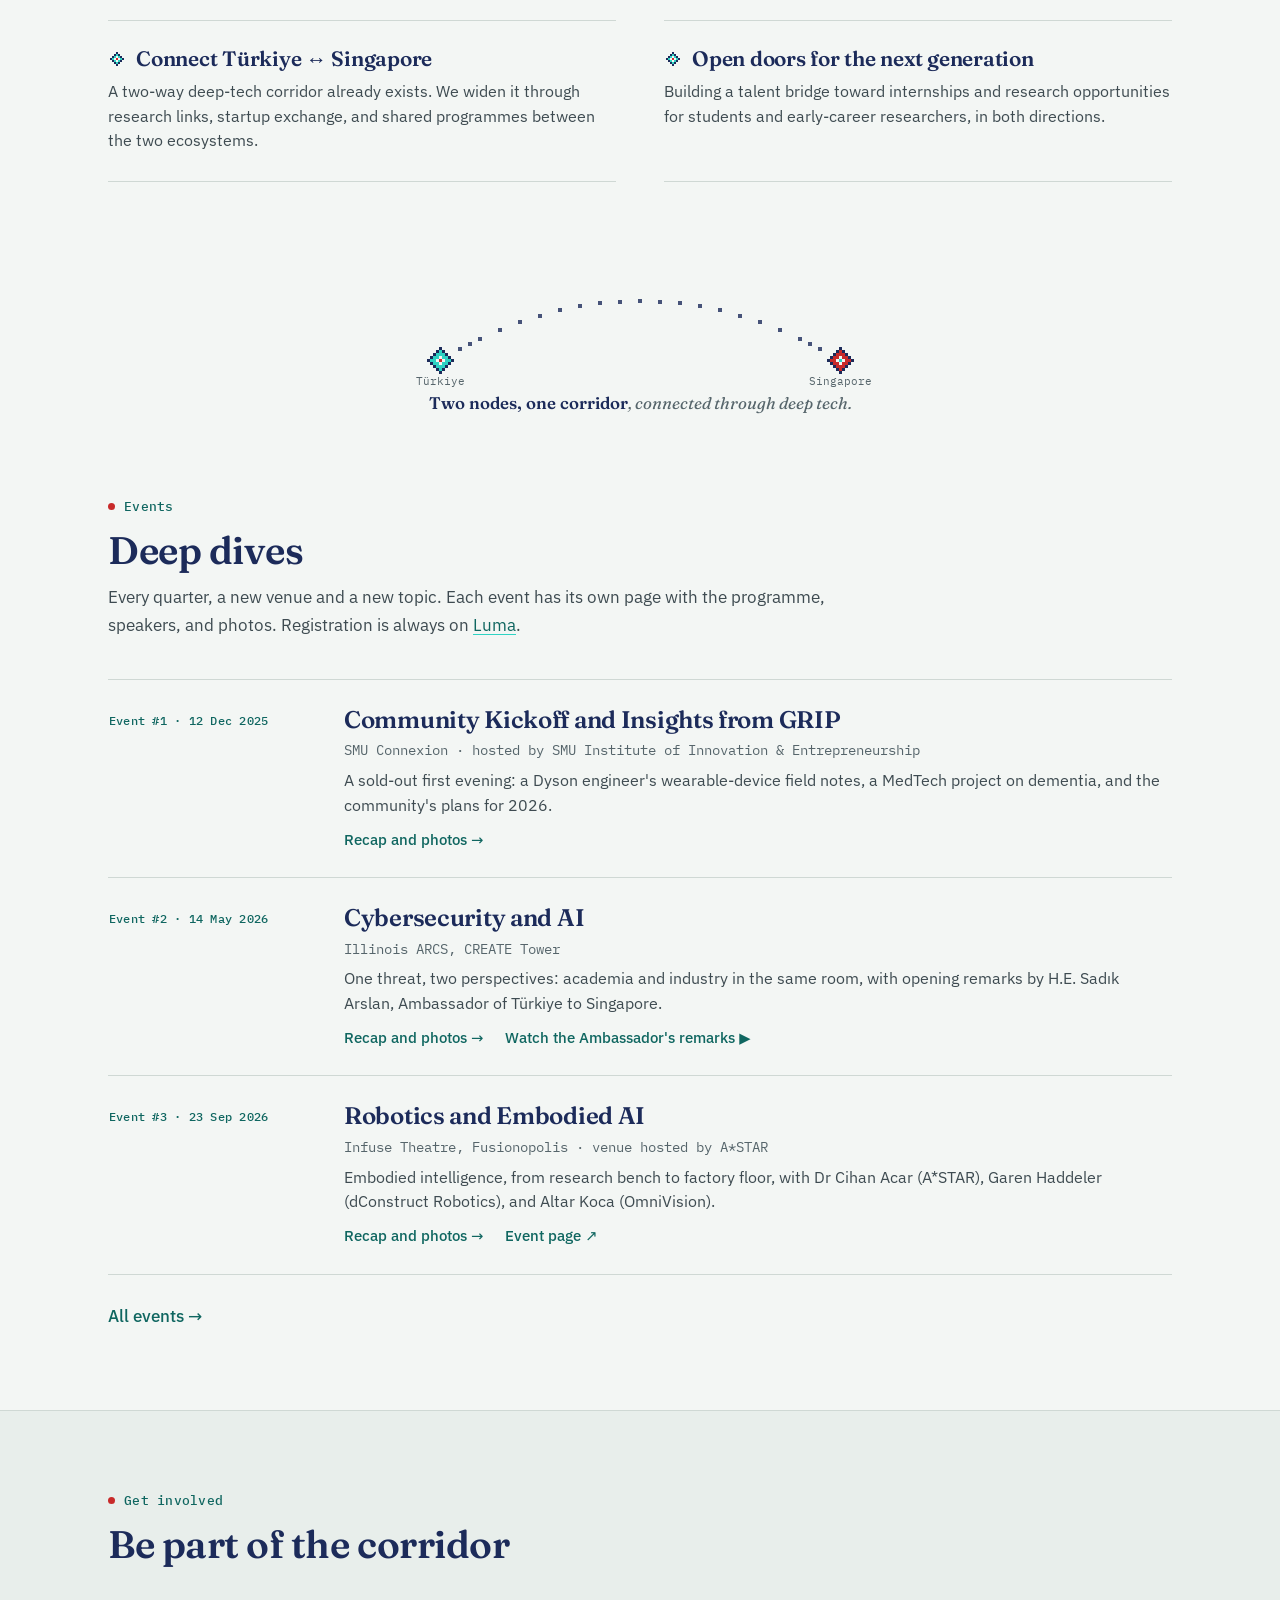
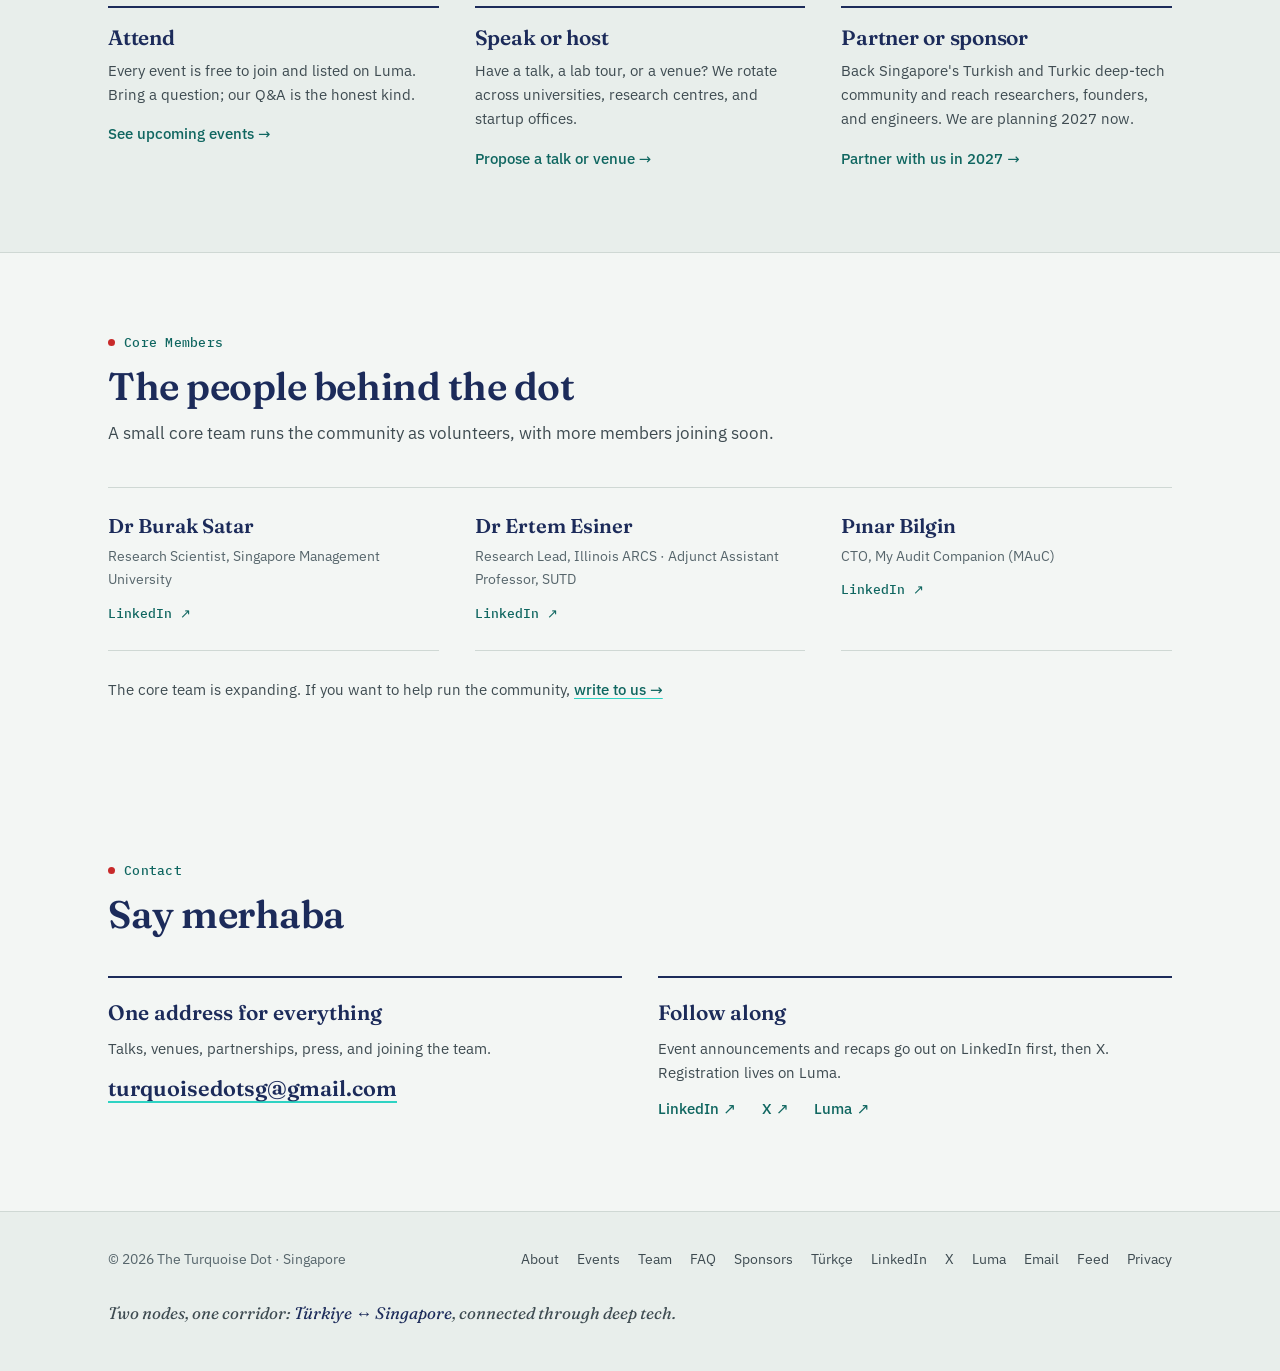
==== commit 7c246142: "Discoverability: about, team, FAQ and Turkish pages, IndexNow, feed, and a landing page that stays a" ====
--- a/index.html
+++ b/index.html
@@ -7,6 +7,9 @@
 <meta name="description" content="The Turquoise Dot is Singapore's Turkish and Turkic tech and research community: quarterly deep-tech conversations at rotating venues, bridging Türkiye and Singapore.">
 
 <link rel="canonical" href="https://turquoisedot.org/">
+<link rel="alternate" hreflang="en" href="https://turquoisedot.org/">
+<link rel="alternate" hreflang="tr" href="https://turquoisedot.org/tr/">
+<link rel="alternate" hreflang="x-default" href="https://turquoisedot.org/">
 
 <meta property="og:type" content="website">
 <meta property="og:title" content="The Turquoise Dot">
@@ -20,6 +23,7 @@
 <link rel="icon" type="image/png" sizes="32x32" href="/assets/favicon-32.png">
 <link rel="apple-touch-icon" href="/assets/apple-touch-icon.png">
 <link rel="manifest" href="/site.webmanifest">
+<link rel="alternate" type="application/atom+xml" title="The Turquoise Dot" href="/feed.xml">
 <meta name="theme-color" content="#F3F6F4" media="(prefers-color-scheme: light)">
 <meta name="theme-color" content="#131A1C" media="(prefers-color-scheme: dark)">
 
@@ -41,6 +45,7 @@
   "logo": "https://turquoisedot.org/assets/icon-512.png",
   "image": "https://turquoisedot.org/assets/og-image.jpg",
   "email": "turquoisedotsg@gmail.com",
+  "slogan": "Two nodes, one corridor: Türkiye and Singapore, connected through deep tech.",
   "foundingDate": "2025-12",
   "foundingLocation": {
     "@type": "Place",
@@ -129,6 +134,44 @@
   ]
 }
 </script>
+
+<script type="application/ld+json">
+{
+  "@context": "https://schema.org",
+  "@type": "WebSite",
+  "@id": "https://turquoisedot.org/#website",
+  "url": "https://turquoisedot.org/",
+  "name": "The Turquoise Dot",
+  "description": "Singapore's Turkish and Turkic tech and research community.",
+  "inLanguage": [
+    "en",
+    "tr"
+  ],
+  "publisher": {
+    "@id": "https://turquoisedot.org/#organization"
+  }
+}
+</script>
+
+<script type="application/ld+json">
+{
+  "@context": "https://schema.org",
+  "@type": "WebPage",
+  "@id": "https://turquoisedot.org/#webpage",
+  "url": "https://turquoisedot.org/",
+  "name": "The Turquoise Dot",
+  "inLanguage": "en",
+  "datePublished": "2026-07-28",
+  "dateModified": "2026-09-13",
+  "isPartOf": {
+    "@id": "https://turquoisedot.org/#website"
+  },
+  "about": {
+    "@id": "https://turquoisedot.org/#organization"
+  },
+  "primaryImageOfPage": "https://turquoisedot.org/assets/og-image.jpg"
+}
+</script>
 </head>
 <body>
 
@@ -150,11 +193,11 @@
       <button class="nav-toggle" aria-expanded="false" aria-controls="nav-links">Menu</button>
     </div>
     <div class="nav-links" id="nav-links">
-      <a href="#about">What we do</a>
-      <a href="#events">Events</a>
-      <a href="#team">Team</a>
+      <a href="/about/">About</a>
+      <a href="/events/">Events</a>
+      <a href="/faq/">FAQ</a>
       <a href="/sponsors/">Sponsors</a>
-      <a href="#contact">Contact</a>
+      <a href="/tr/" lang="tr" hreflang="tr">Türkçe</a>
       <a class="cta" href="https://luma.com/TurquoiseDot" target="_blank" rel="noopener">Next event ↗</a>
     </div>
   </div>
@@ -216,6 +259,35 @@
   </div>
 </div>
 
+<!-- BETWEEN DEEP DIVES: the mirror of the SPOTLIGHT above. It starts hidden and reveals itself the
+     moment the spotlight expires, so the page is never left without something forward-looking.
+     EDIT: when the next event is announced, update the SPOTLIGHT and both data-until values, and set
+     this block's data-after to the same moment. The standing wording below needs no editing. -->
+<div class="between" data-after="2026-09-23T20:30:00+08:00" hidden>
+  <div class="wrap">
+    <div class="between-inner">
+      <div>
+        <span class="kicker">Between deep dives</span>
+        <h2>The next one is in planning</h2>
+        <p>We run a deep dive roughly every quarter, each on a single topic, at a different venue across Singapore: universities, research institutes, startup offices. Dates are announced on <a href="https://www.linkedin.com/company/turquoisedot" target="_blank" rel="noopener">LinkedIn</a> first, then opened for registration on Luma. Attendance is always free.</p>
+        <div class="btns">
+          <a class="btn btn-primary" href="https://luma.com/TurquoiseDot" target="_blank" rel="noopener">Get notified on Luma ↗</a>
+          <a class="btn btn-ghost" href="/events/">Read past deep dives →</a>
+        </div>
+      </div>
+      <div class="between-side">
+        <p class="side-label">While you wait</p>
+        <ul>
+          <li><a href="/events/2026-09-robotics-and-embodied-ai/">Robotics and Embodied AI, September 2026</a></li>
+          <li><a href="/events/2026-05-cybersecurity-and-ai/">Cybersecurity and AI, May 2026</a></li>
+          <li><a href="/faq/">Common questions about the community</a></li>
+          <li><a href="mailto:turquoisedotsg@gmail.com?subject=The%20Turquoise%20Dot%3A%20speaking%20or%20hosting">Propose a talk or a venue</a></li>
+        </ul>
+      </div>
+    </div>
+  </div>
+</div>
+
 <!-- FACTS LINE: one sentence of numbers. EDIT after each event. -->
 <div class="facts-line">
   <div class="wrap">
@@ -411,12 +483,17 @@
   <div class="wrap foot">
     <div>© 2026 The Turquoise Dot · Singapore</div>
     <div class="foot-links">
+      <a href="/about/">About</a>
       <a href="/events/">Events</a>
+      <a href="/team/">Team</a>
+      <a href="/faq/">FAQ</a>
       <a href="/sponsors/">Sponsors</a>
+      <a href="/tr/" lang="tr" hreflang="tr">Türkçe</a>
       <a href="https://www.linkedin.com/company/turquoisedot" target="_blank" rel="noopener">LinkedIn</a>
       <a href="https://x.com/theturquoisedot" target="_blank" rel="noopener">X</a>
       <a href="https://luma.com/TurquoiseDot" target="_blank" rel="noopener">Luma</a>
       <a href="mailto:turquoisedotsg@gmail.com">Email</a>
+      <a href="/feed.xml">Feed</a>
       <a href="/privacy/">Privacy</a>
     </div>
     <div class="tag">Two nodes, one corridor: <em>Türkiye ↔ Singapore</em>, connected through deep tech.</div>
--- a/assets/site.css
+++ b/assets/site.css
@@ -238,6 +238,8 @@
 .prose p{color:var(--ink-2);margin-bottom:14px}
 .prose p strong{color:var(--ink)}
 .prose h2{font-size:1.35rem;margin:32px 0 10px}
+.prose h3{font-family:var(--sans);font-size:1.05rem;font-weight:600;color:var(--ink);letter-spacing:0;line-height:1.4;margin:26px 0 6px}
+.prose h2+h3{margin-top:16px}
 .prose h2:first-child{margin-top:0}
 .lede a,.prose a,.sec-head p a,.fineprint a,.partners-line a,.team-note a,.gallery-note a,.contact-card p a,.watch-wrap p a,.poster-wrap p a{text-decoration:underline;text-underline-offset:3px;text-decoration-color:var(--turq-2)}
 .programme{list-style:none;border-top:1px solid var(--rule)}
@@ -325,6 +327,20 @@
 footer .tag{color:var(--ink-2);width:100%;margin-top:14px;font-family:var(--serif);font-style:italic;font-size:1.05rem}
 footer .tag em{color:var(--head);font-style:italic}
 
+/* ---------- between deep dives ----------
+   Revealed by data-after once the spotlight above it expires, so the landing page always carries
+   something forward-looking. Ruled, not boxed, like the rest of the page. */
+.between{background:var(--paper-2);border-top:1px solid var(--rule);border-bottom:1px solid var(--rule);padding:46px 0}
+.between-inner{display:grid;grid-template-columns:1.15fr .85fr;gap:48px;align-items:start}
+.between h2{font-size:clamp(1.7rem,3vw,2.3rem);margin-bottom:14px}
+.between p{color:var(--ink-2);max-width:36em;margin-bottom:26px}
+.between .side-label{font-family:var(--mono);font-size:.78rem;font-weight:500;color:var(--turq);margin-bottom:12px}
+.between-side{border-top:2px solid var(--rule-2);padding-top:16px}
+.between-side ul{list-style:none;display:grid;gap:0}
+.between-side li{padding:11px 0;border-bottom:1px solid var(--rule);font-size:.95rem;color:var(--ink-2)}
+.between-side li:last-child{border-bottom:0}
+.between-side li a{font-weight:500}
+
 /* ---------- motion ---------- */
 @media (prefers-reduced-motion: reduce){html{scroll-behavior:auto}}
 
@@ -348,7 +364,7 @@
   .stat:nth-child(-n+2){border-top:none}
   .reach{grid-template-columns:1fr 1fr}
   .reach .stat{border-left:none;padding-left:0}
-  .cards,.tiles,.contact-grid,.people,.ways,.posts,.two-col{grid-template-columns:1fr}
+  .cards,.tiles,.contact-grid,.people,.ways,.posts,.two-col,.between-inner{grid-template-columns:1fr;gap:32px}
   .event{grid-template-columns:1fr;gap:6px}
   .event .chip{grid-row:auto;grid-column:1}
   .event h3,.event h2,.event .meta,.event p,.event .links{grid-column:1}
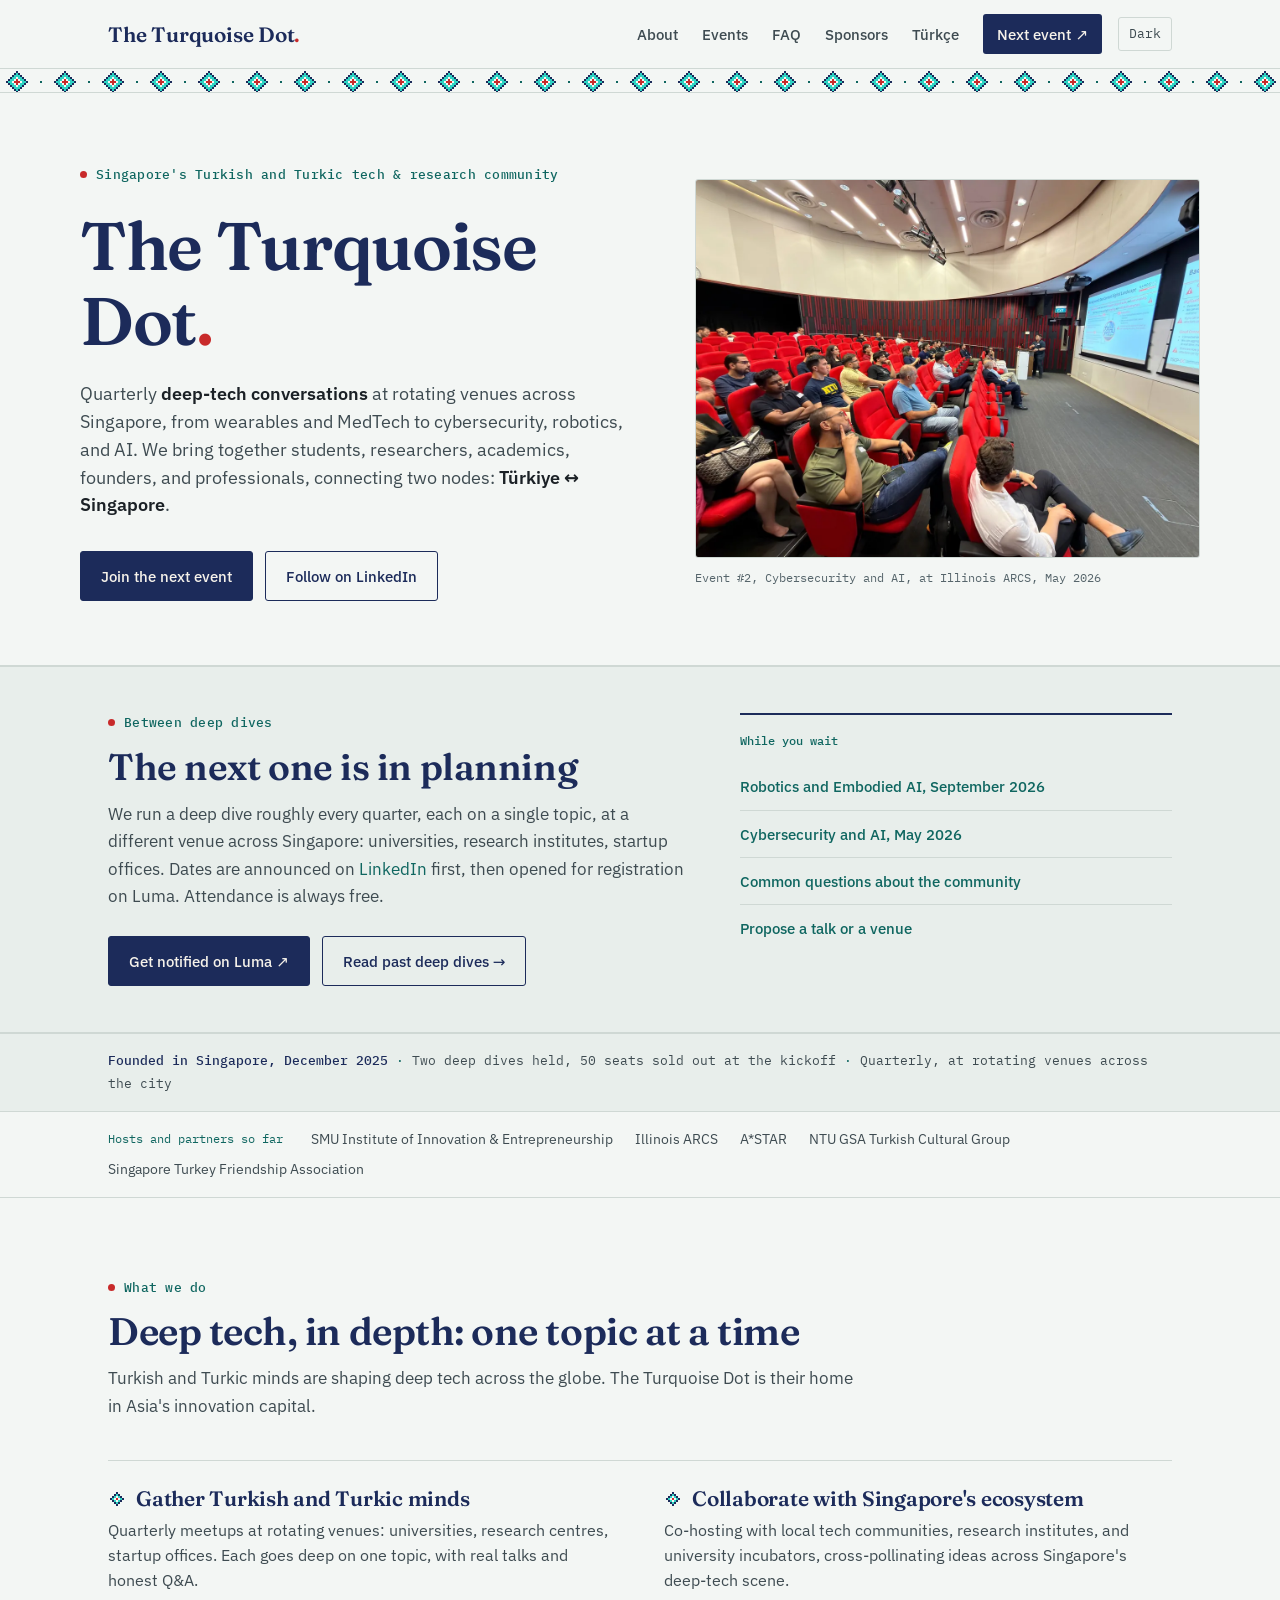
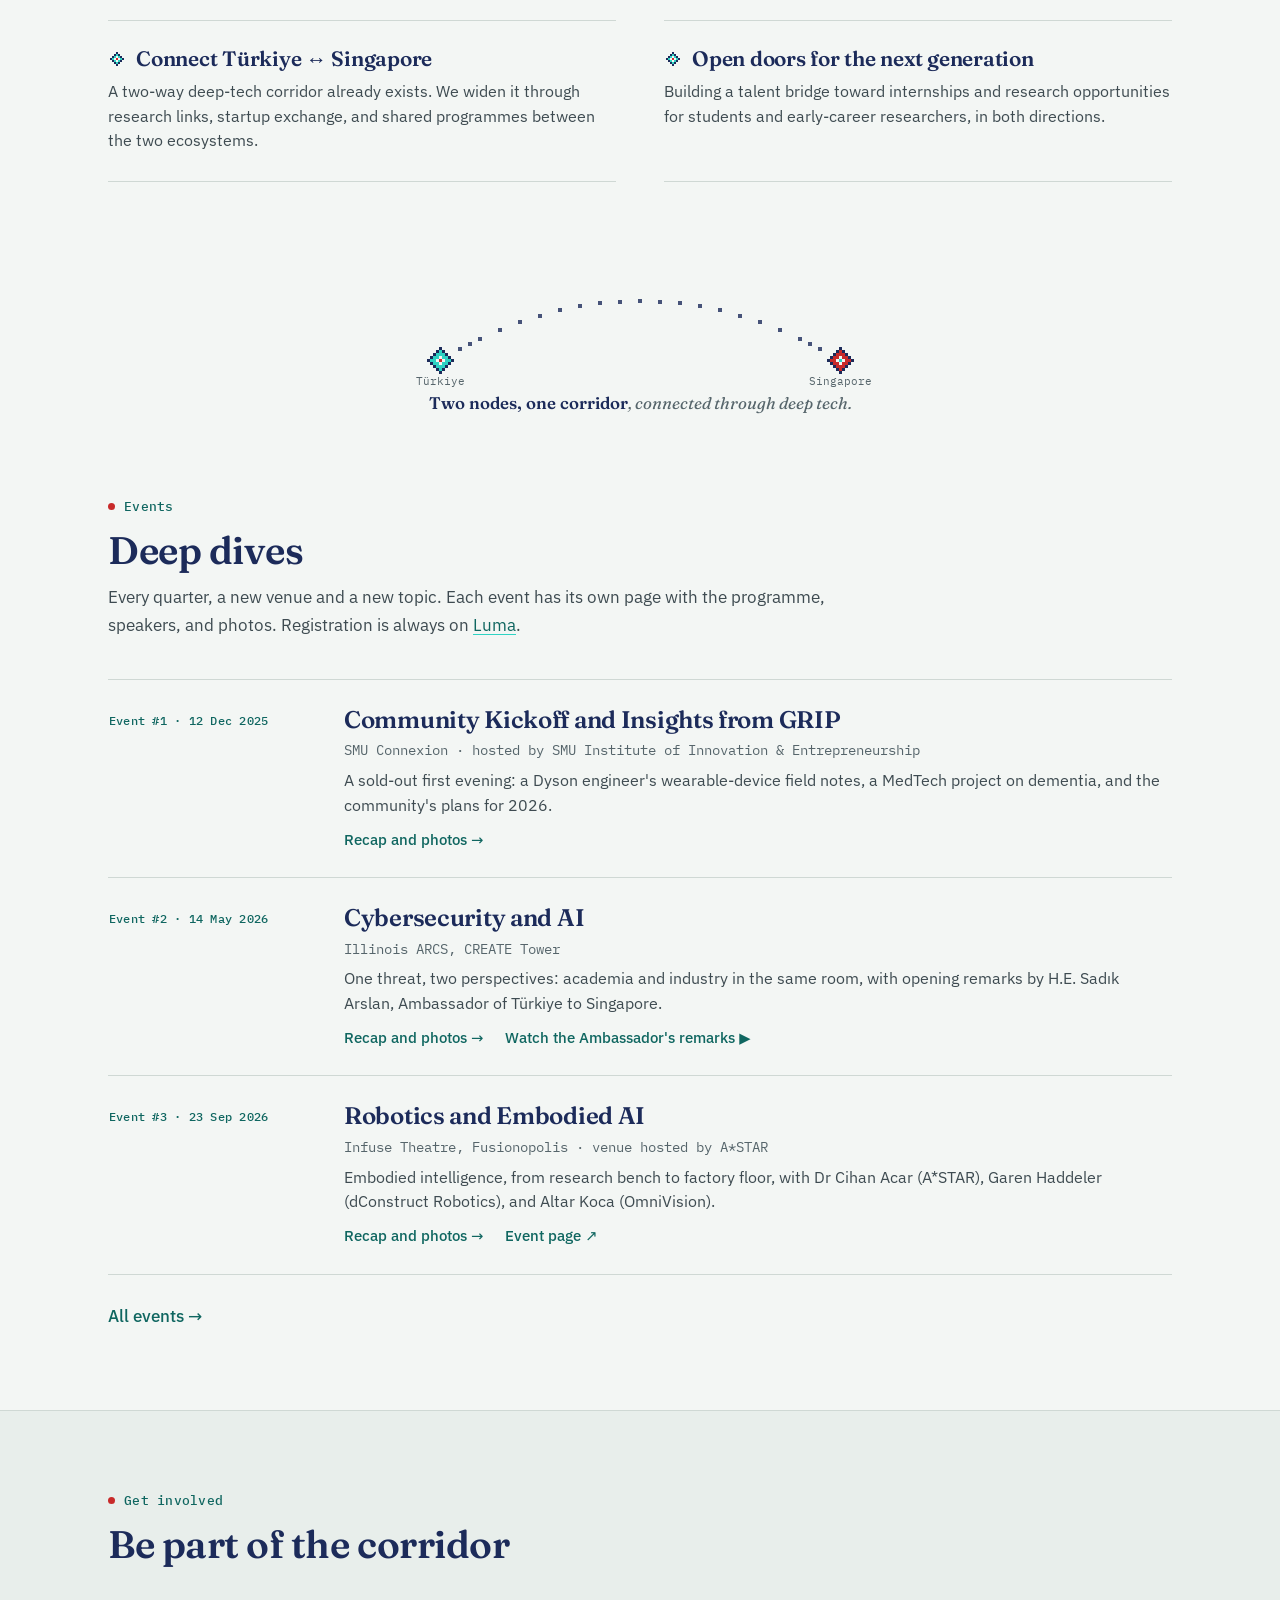
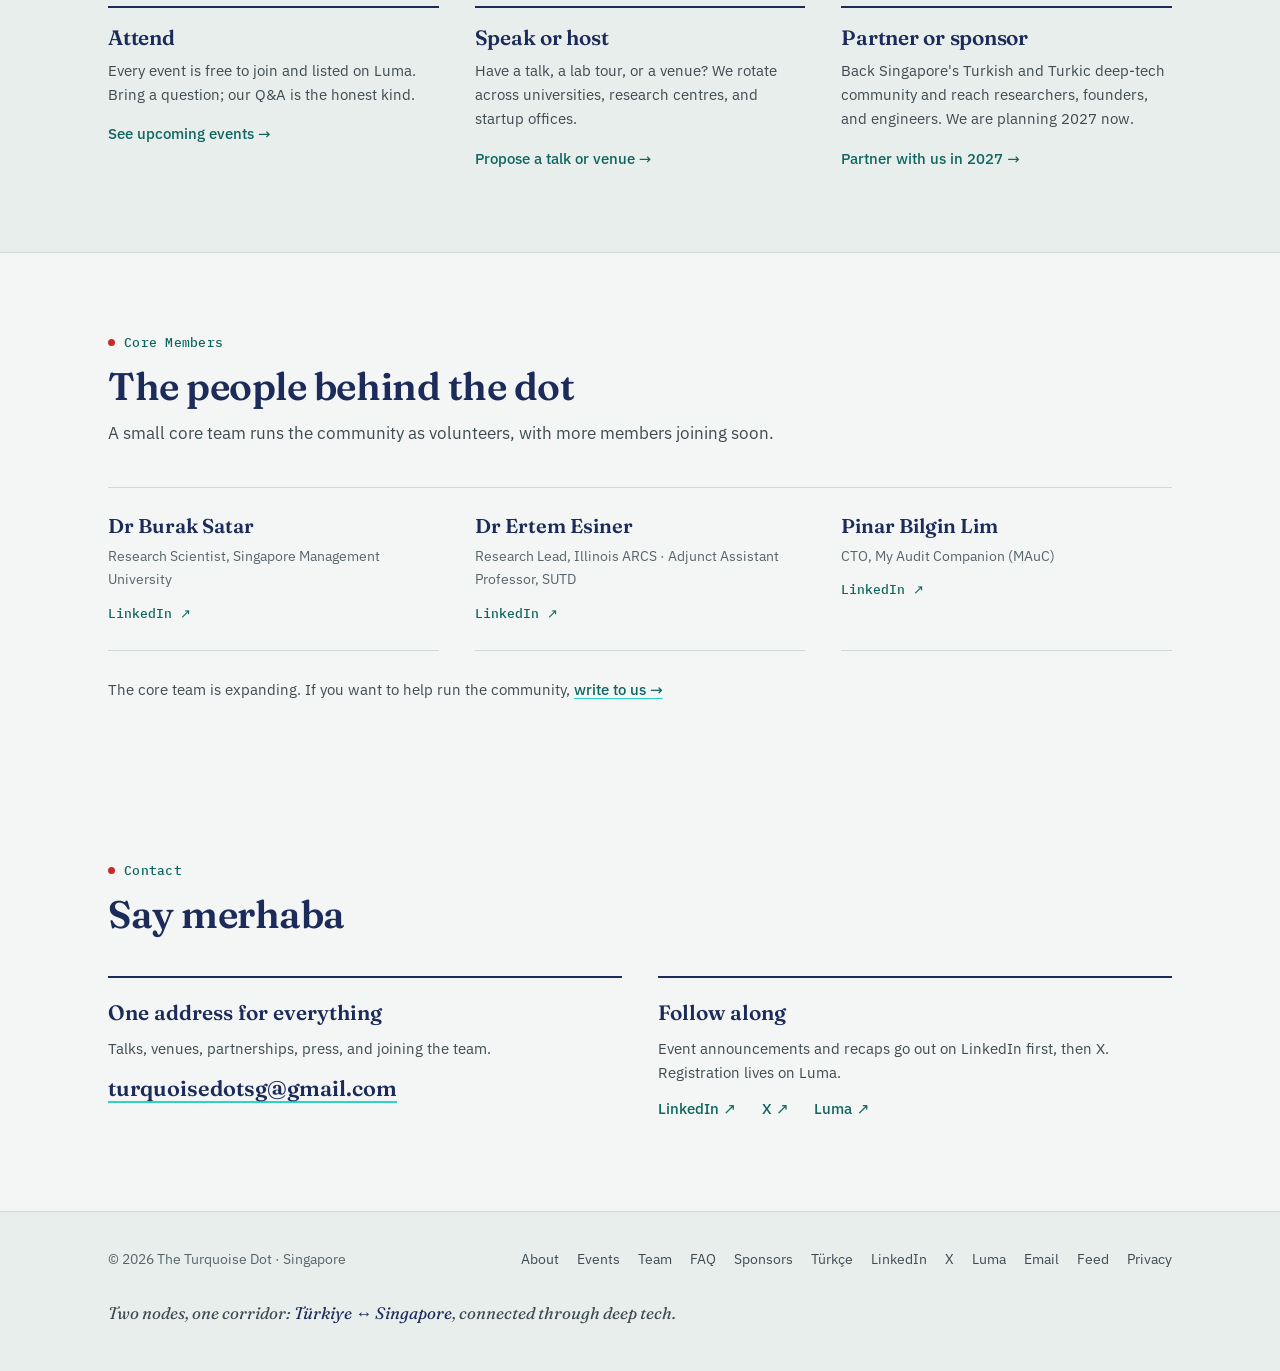
==== commit 6bdfcccc: "Rename Pınar Bilgin to Pinar Bilgin Lim across the site Seven occurrences: the team card and Organiz" ====
--- a/index.html
+++ b/index.html
@@ -108,7 +108,7 @@
     },
     {
       "@type": "Person",
-      "name": "Pınar Bilgin",
+      "name": "Pinar Bilgin Lim",
       "jobTitle": "CTO",
       "affiliation": {
         "@type": "Organization",
@@ -428,7 +428,7 @@
         <a href="https://www.linkedin.com/in/esiner" target="_blank" rel="noopener">LinkedIn ↗</a>
       </div>
       <div class="person">
-        <b>Pınar Bilgin</b>
+        <b>Pinar Bilgin Lim</b>
         <span>CTO, My Audit Companion (MAuC)</span>
         <a href="https://www.linkedin.com/in/pinar-bilgin-b4729468" target="_blank" rel="noopener">LinkedIn ↗</a>
       </div>
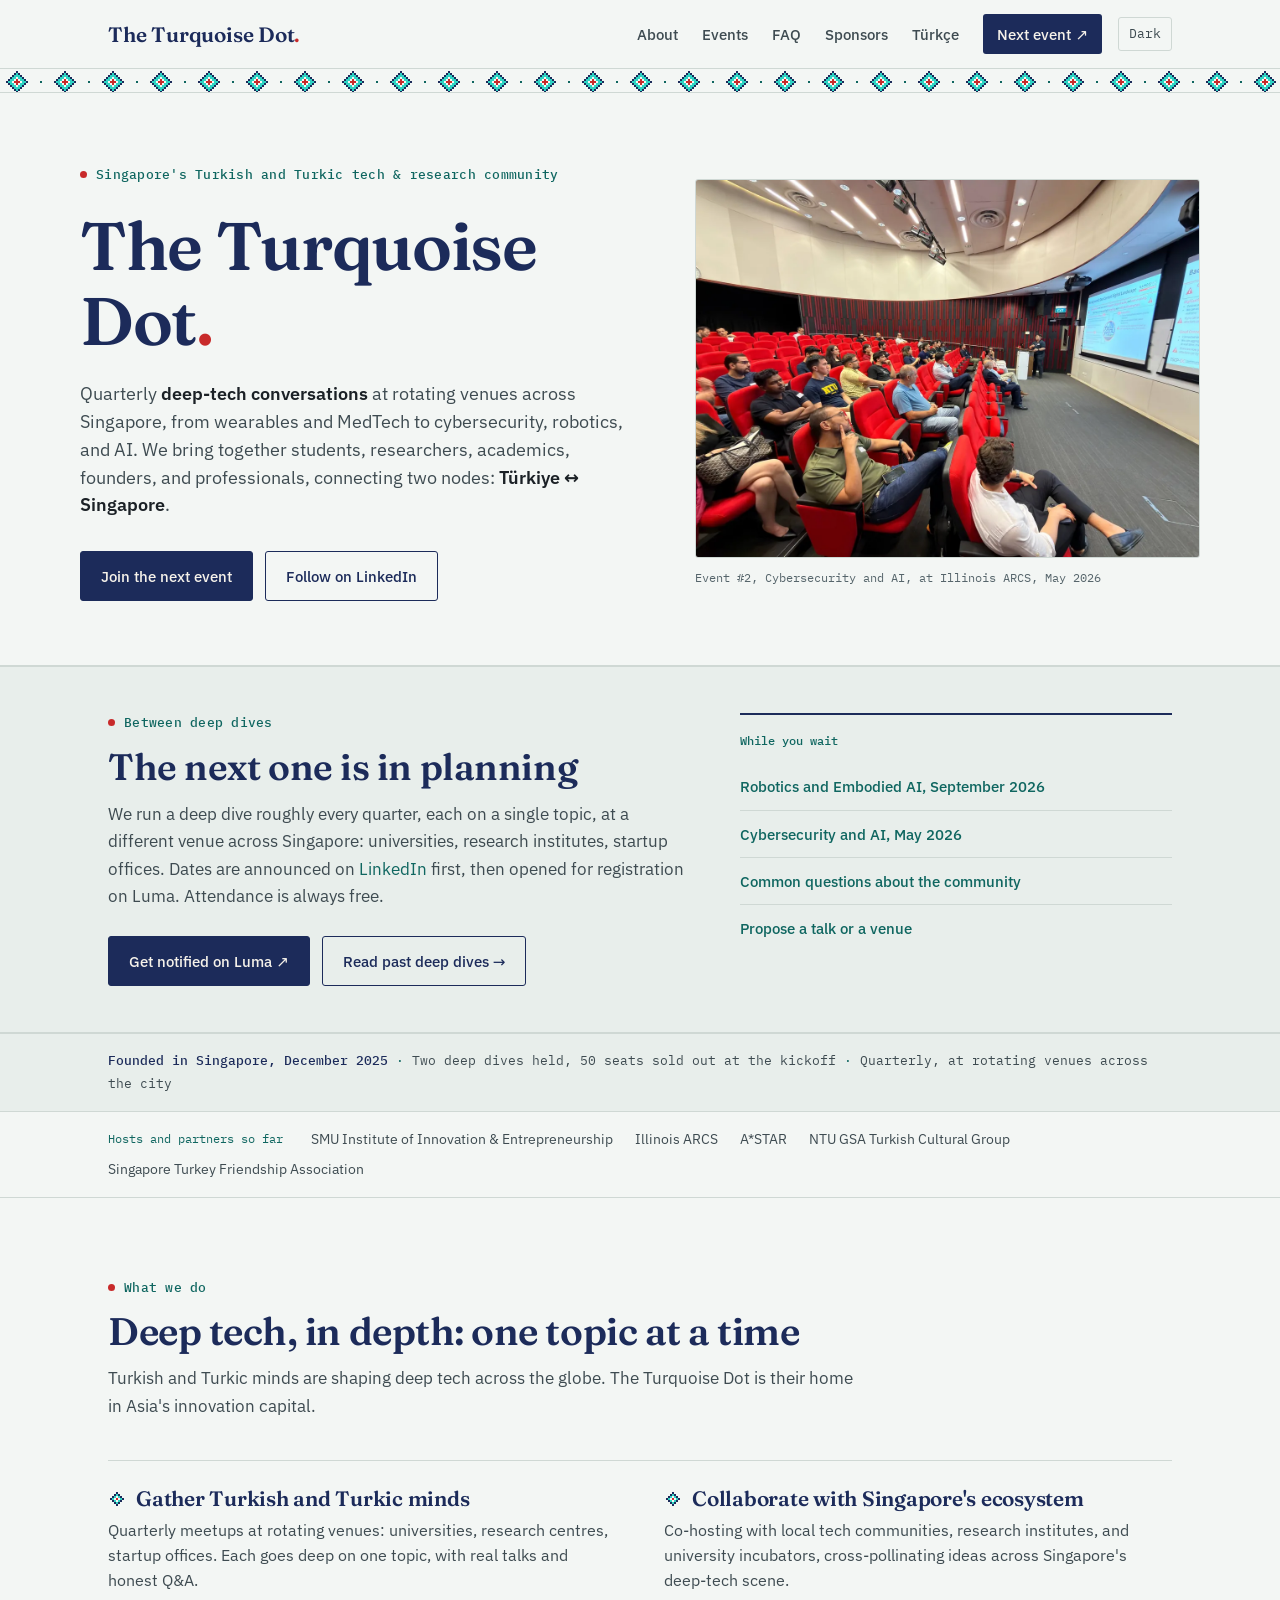
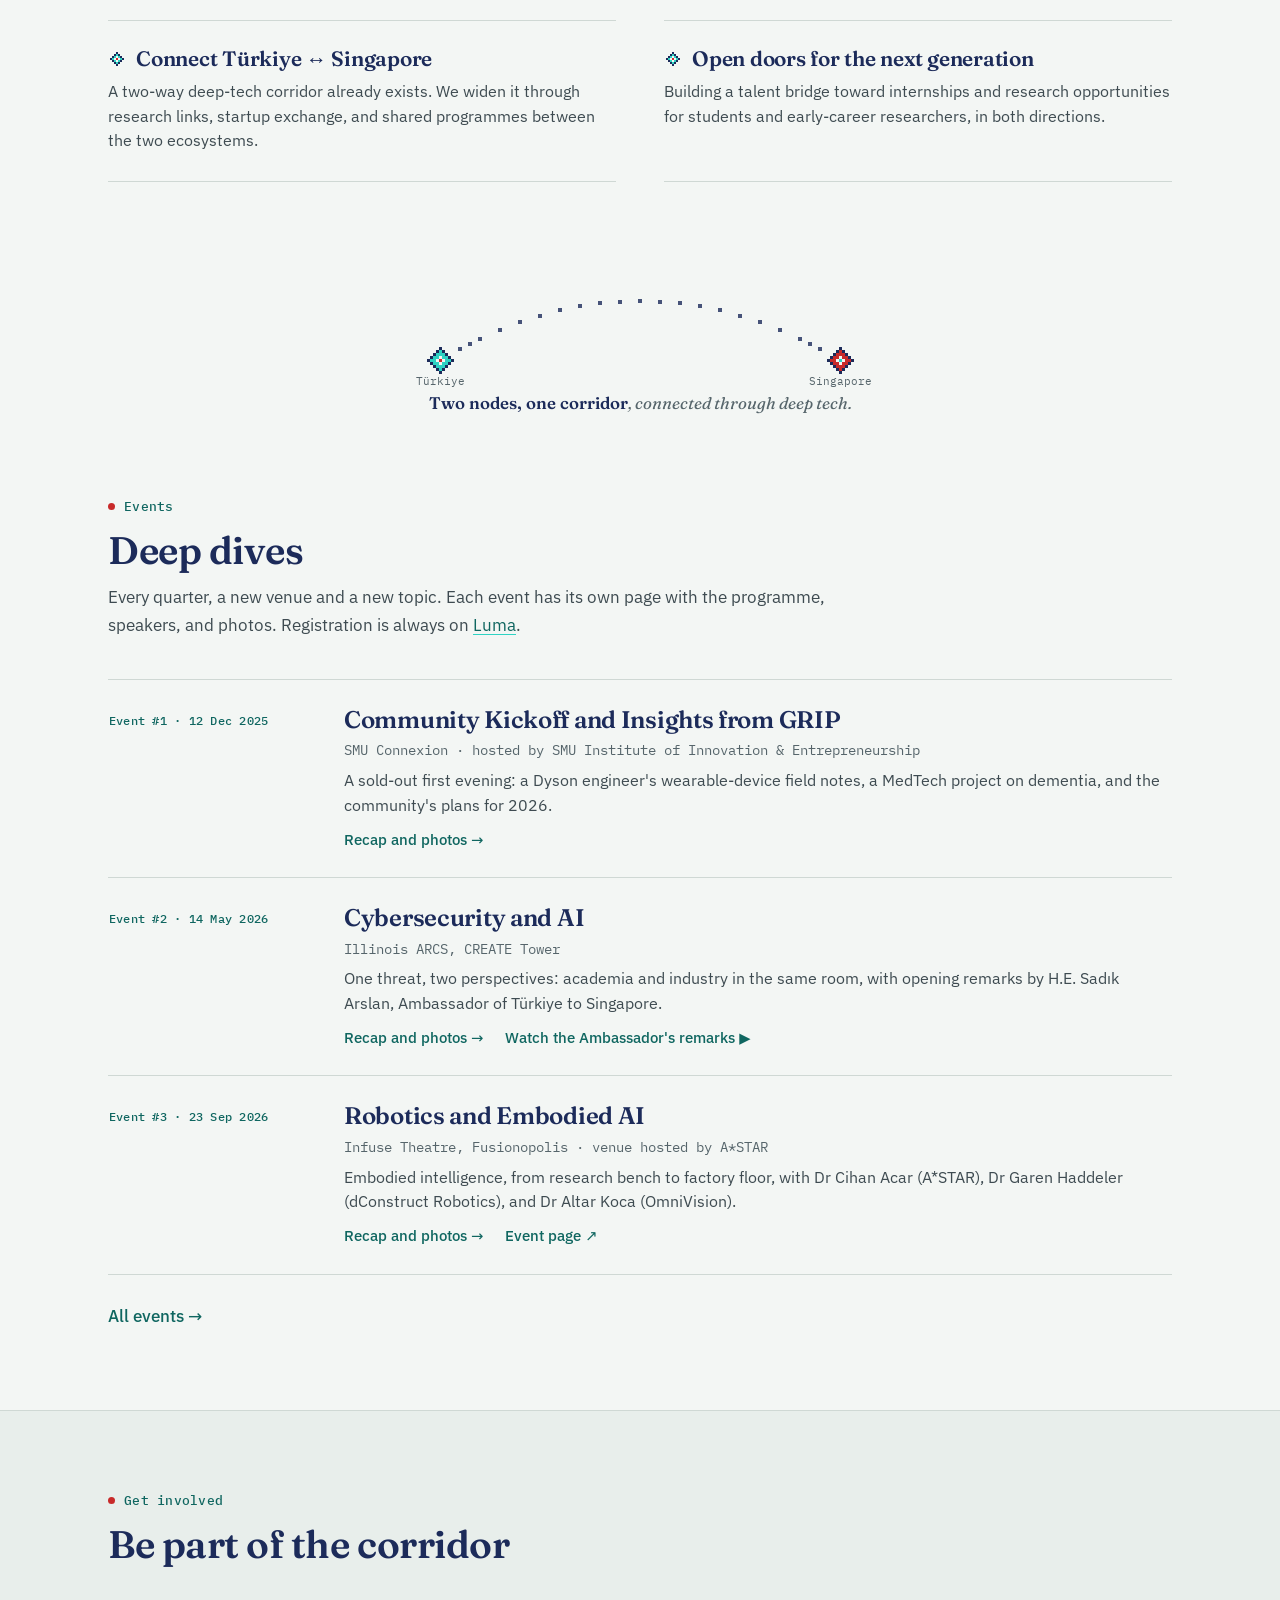
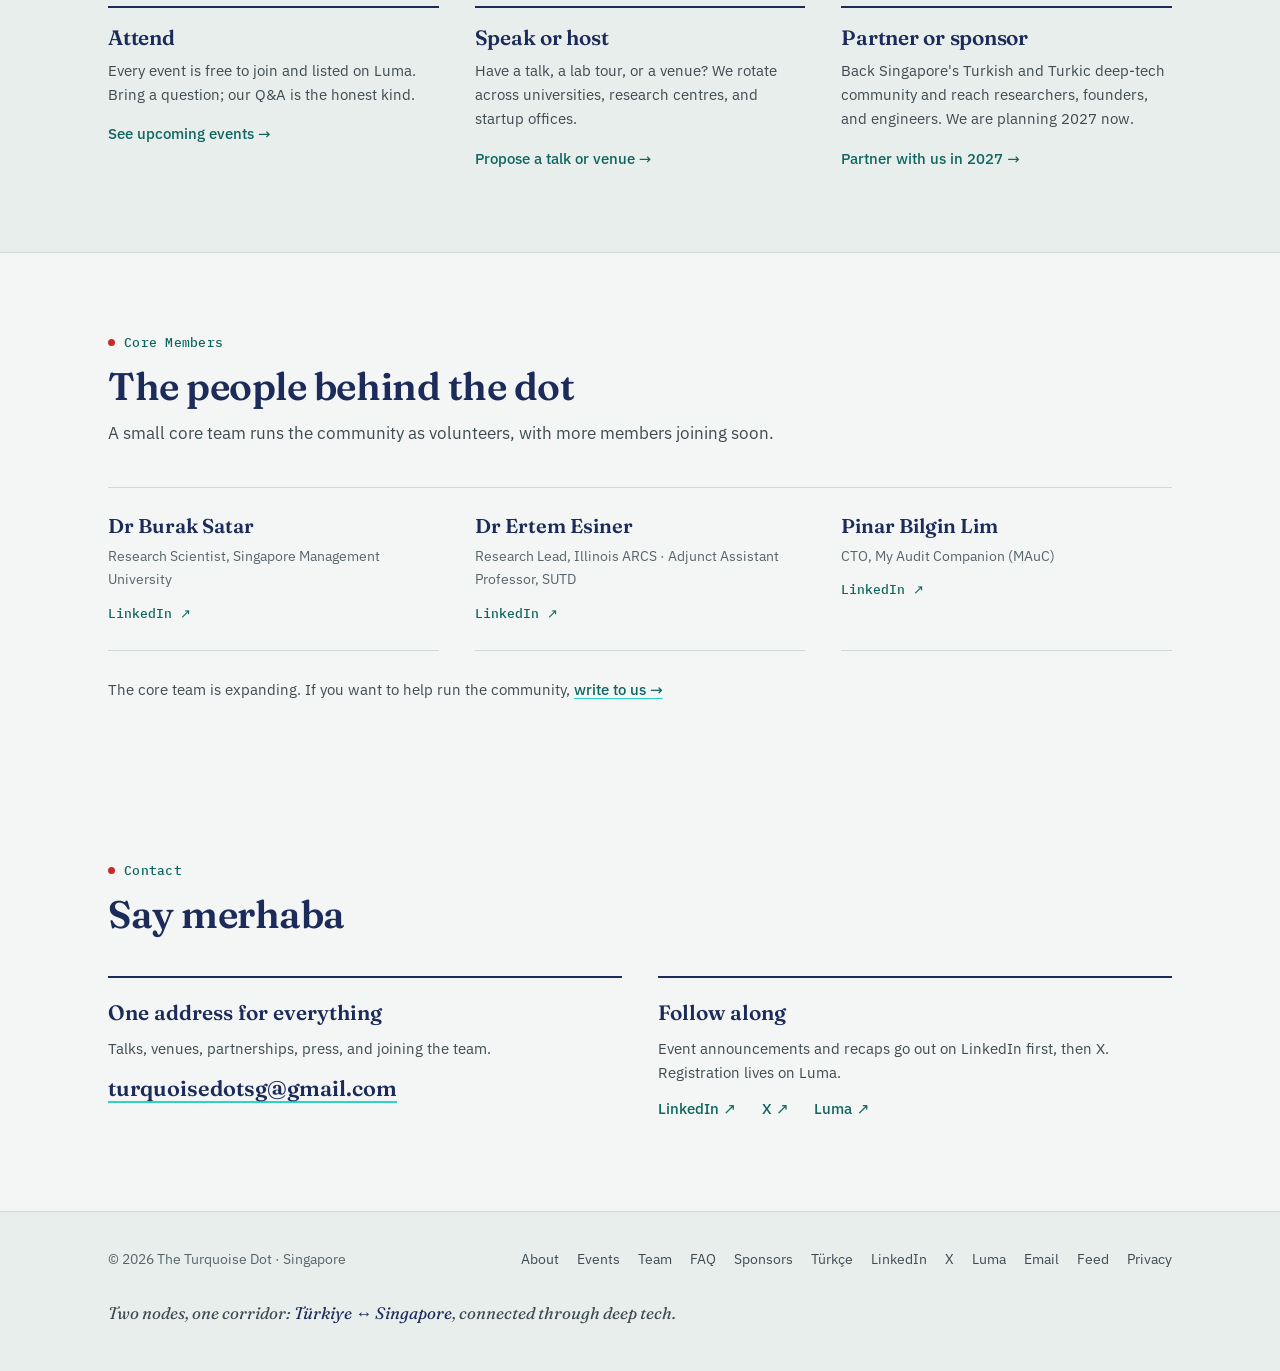
==== commit d93f04ca: "Doctoral titles for Garen Haddeler and Altar Koca Both now read "Dr" wherever they are named: the Ev" ====
--- a/index.html
+++ b/index.html
@@ -251,8 +251,8 @@
         <p class="side-label">Speakers</p>
         <ul class="speakers">
           <li><b>Dr Cihan Acar</b><span>Senior Research Scientist, A*STAR</span><i>Main talk: the research behind embodied AI</i></li>
-          <li><b>Garen Haddeler</b><span>Robotics Engineer, dConstruct Robotics</span><i>Lightning talk: robots working in the field</i></li>
-          <li><b>Altar Koca</b><span>Design Engineer, OmniVision</span><i>Main talk: the sensors that let machines see</i></li>
+          <li><b>Dr Garen Haddeler</b><span>Robotics Engineer, dConstruct Robotics</span><i>Lightning talk: robots working in the field</i></li>
+          <li><b>Dr Altar Koca</b><span>Design Engineer, OmniVision</span><i>Main talk: the sensors that let machines see</i></li>
         </ul>
       </div>
     </div>
@@ -371,7 +371,7 @@
         <span class="chip next">Event #3 · 23 Sep 2026</span>
         <h3><a href="/events/2026-09-robotics-and-embodied-ai/">Robotics and Embodied AI</a></h3>
         <p class="meta">Infuse Theatre, Fusionopolis · venue hosted by A*STAR</p>
-        <p>Embodied intelligence, from research bench to factory floor, with Dr Cihan Acar (A*STAR), Garen Haddeler (dConstruct Robotics), and Altar Koca (OmniVision).</p>
+        <p>Embodied intelligence, from research bench to factory floor, with Dr Cihan Acar (A*STAR), Dr Garen Haddeler (dConstruct Robotics), and Dr Altar Koca (OmniVision).</p>
         <div class="links">
           <a href="/events/2026-09-robotics-and-embodied-ai/" data-past-text="Recap and photos →">Programme →</a>
           <a href="https://luma.com/c4dyttkm" target="_blank" rel="noopener" data-past-text="Event page ↗">Register ↗</a>
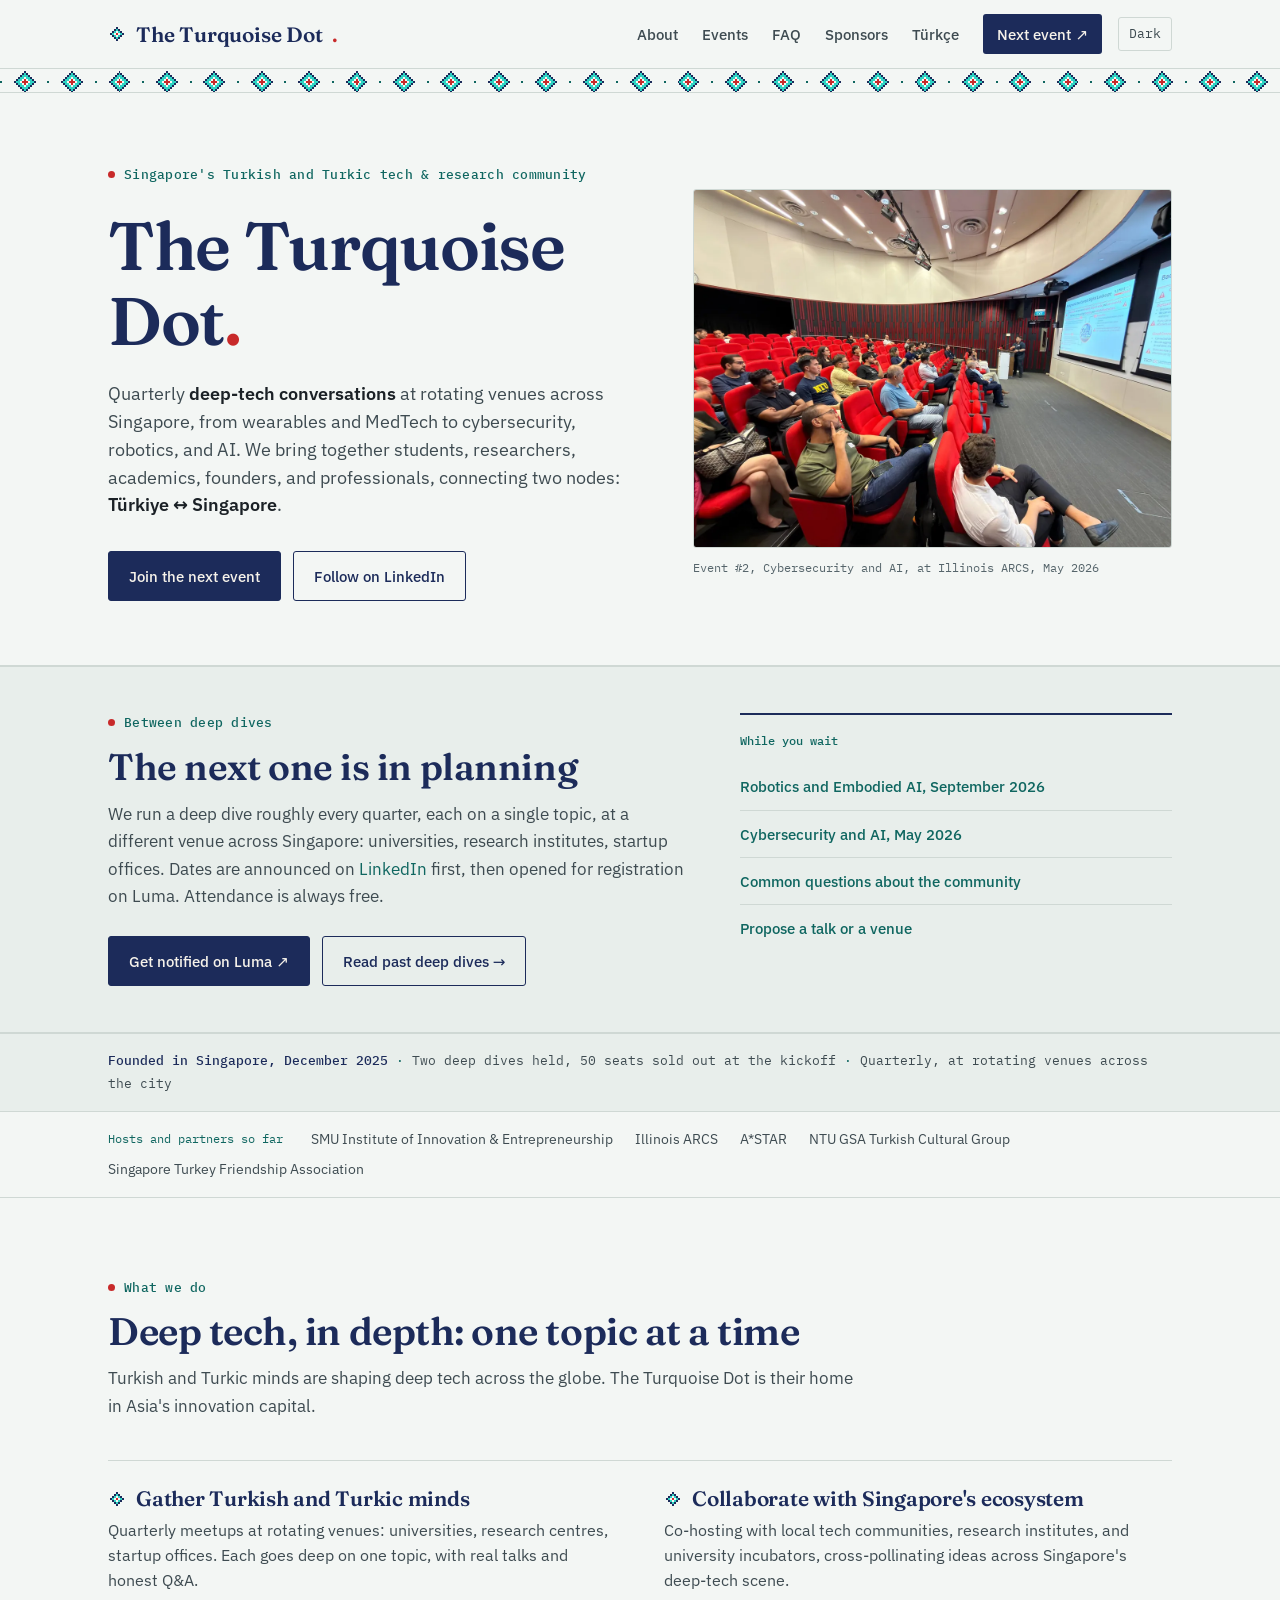
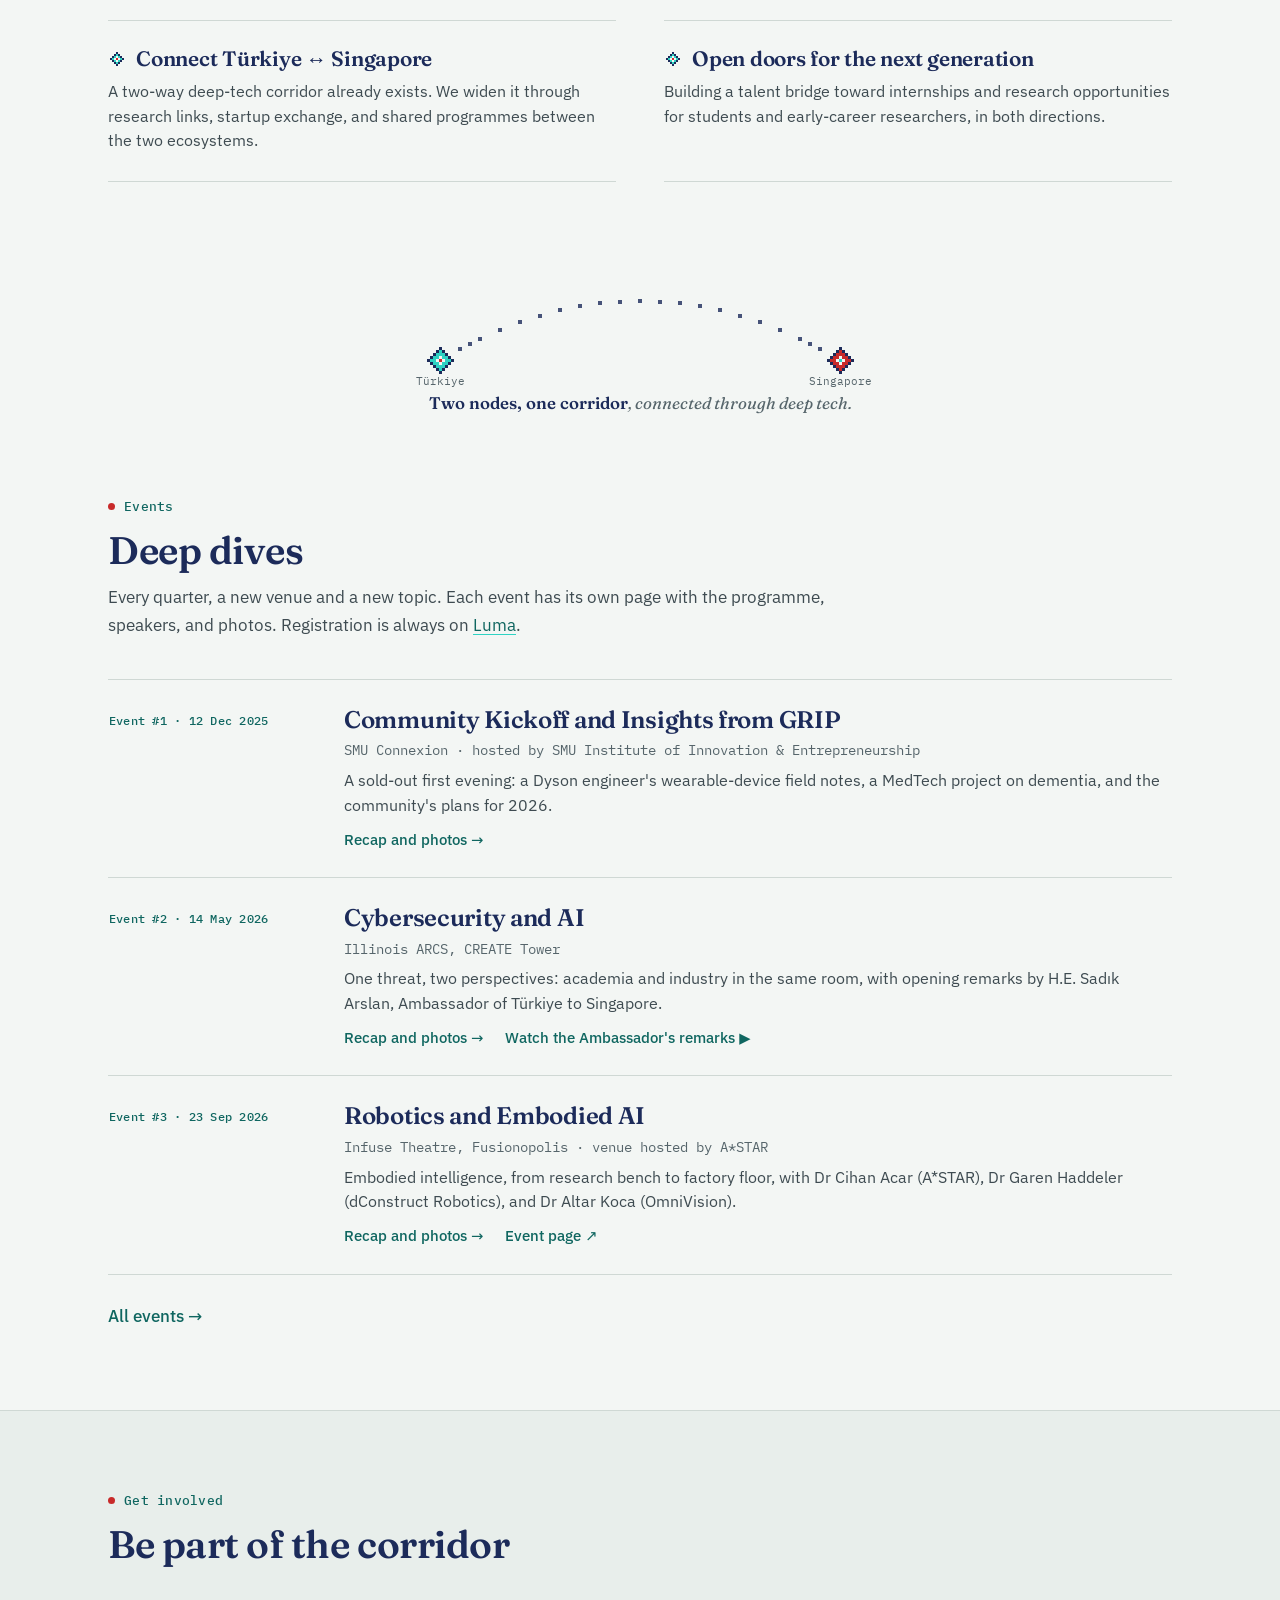
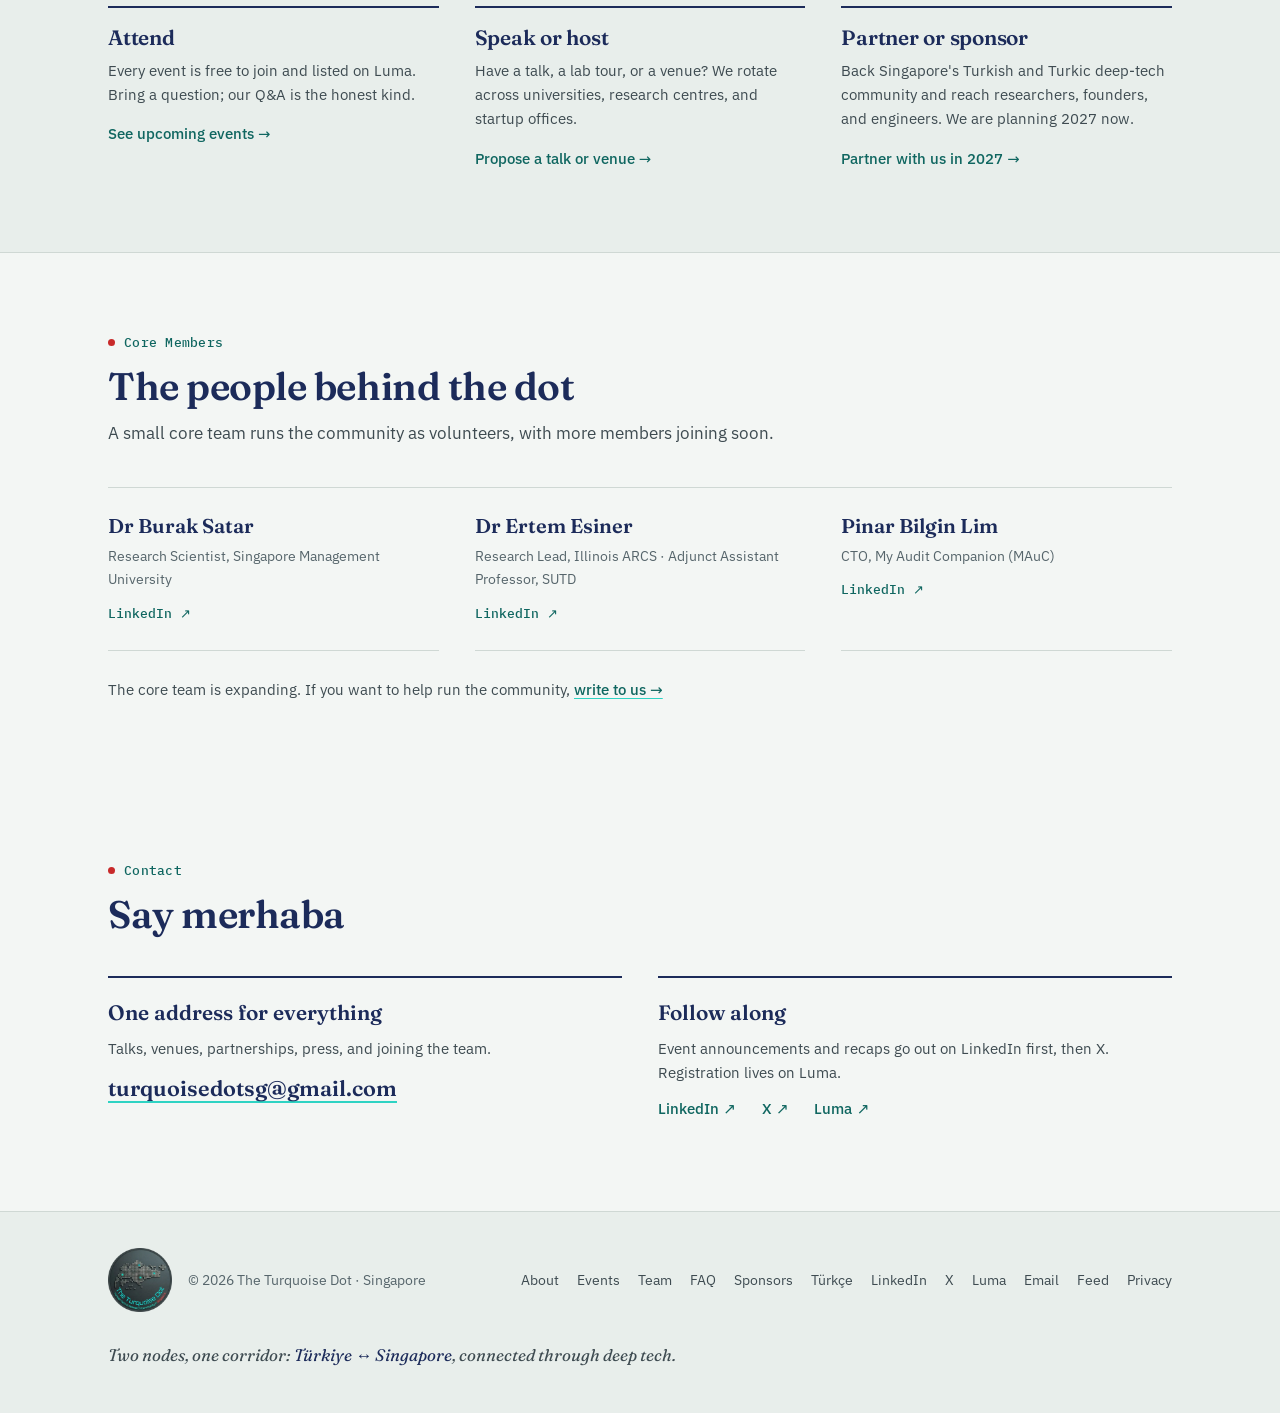
==== commit b0ac0a06: "Brand marks and layout fixes: kilim band that never cuts a motif, hero gutters restored, circle logo" ====
--- a/index.html
+++ b/index.html
@@ -481,7 +481,8 @@
 
 <footer>
   <div class="wrap foot">
-    <div>© 2026 The Turquoise Dot · Singapore</div>
+    <img class="foot-mark" src="/assets/logo-circle.webp" alt="" width="400" height="400" loading="lazy" decoding="async">
+    <div class="foot-copy">© 2026 The Turquoise Dot · Singapore</div>
     <div class="foot-links">
       <a href="/about/">About</a>
       <a href="/events/">Events</a>
--- a/assets/site.css
+++ b/assets/site.css
@@ -105,7 +105,8 @@
 /* ---------- masthead ---------- */
 nav{position:sticky;top:0;z-index:50;background:var(--paper);border-bottom:1px solid var(--rule)}
 .nav-inner{display:flex;align-items:center;justify-content:flex-start;gap:16px;padding:14px 28px;max-width:1120px;margin:0 auto}
-.brand{font-family:var(--serif);font-weight:600;font-size:1.3rem;color:var(--head);white-space:nowrap;letter-spacing:-.01em}
+.brand{display:inline-flex;align-items:center;gap:10px;font-family:var(--serif);font-weight:600;font-size:1.3rem;color:var(--head);white-space:nowrap;letter-spacing:-.01em}
+.brand::before{content:"";flex:none;width:18px;height:18px;background:var(--glyph) no-repeat center/18px 18px}
 .brand:hover{text-decoration:none}
 .nav-links{display:flex;gap:24px;align-items:center;flex-wrap:wrap;font-size:.95rem}
 .nav-links a{color:var(--ink-2);font-weight:500}
@@ -120,11 +121,14 @@
 .brand{order:1}
 
 /* ---------- kilim band ---------- */
-.kilim{height:24px;background-image:var(--band);background-repeat:repeat-x;background-position:center;background-size:48px 24px;border-bottom:1px solid var(--rule)}
+/* background-repeat:round rescales the tile so a whole number of motifs always fits the viewport,
+   and the origin is pinned left so the run starts on a tile boundary. With repeat-x from centre the band
+   was cut mid-diamond at both ends on most widths. */
+.kilim{height:24px;background-image:var(--band);background-repeat:round no-repeat;background-position:left center;background-size:48px 24px;border-bottom:1px solid var(--rule)}
 
 /* ---------- hero ---------- */
 .hero{border-bottom:1px solid var(--rule)}
-.hero-grid{display:grid;grid-template-columns:1.05fr .95fr;gap:56px;align-items:center;padding:72px 0 64px}
+.hero-grid{display:grid;grid-template-columns:1.05fr .95fr;gap:56px;align-items:center;padding-block:72px 64px}
 .eyebrow{font-family:var(--mono);font-size:.8rem;font-weight:500;letter-spacing:.02em;color:var(--turq);margin-bottom:22px}
 .eyebrow::before{content:"";display:inline-block;width:7px;height:7px;border-radius:50%;background:var(--red);margin-right:9px;vertical-align:1px}
 .hero h1{font-size:clamp(2.7rem,5.6vw,4.2rem);font-weight:600;margin-bottom:22px;letter-spacing:-.02em}
@@ -147,6 +151,8 @@
 .crumbs a{color:var(--muted)}
 .page-head h1{font-size:clamp(2.2rem,4.6vw,3.4rem);font-weight:600;margin:10px 0 18px;letter-spacing:-.02em}
 .page-head .lede{margin-bottom:22px}
+.head-mark{float:right;width:128px;height:128px;margin:2px 0 22px 36px}
+@media (max-width:720px){.head-mark{width:88px;height:88px;margin:0 0 16px 20px}}
 .meta-list{display:flex;flex-wrap:wrap;gap:10px 28px;color:var(--ink-2);font-size:.93rem;margin-bottom:24px}
 .meta-list b{color:var(--head);font-weight:600}
 
@@ -321,7 +327,9 @@
 
 /* ---------- footer ---------- */
 footer{border-top:1px solid var(--rule);background:var(--paper-2);padding:36px 0 44px;color:var(--muted);font-size:.86rem}
-.foot{display:flex;justify-content:space-between;gap:16px;flex-wrap:wrap;align-items:baseline}
+.foot{display:flex;justify-content:flex-start;gap:16px;flex-wrap:wrap;align-items:center}
+.foot-mark{flex:none;width:64px;height:64px}
+.foot-copy{margin-right:auto}
 .foot-links{display:flex;gap:18px;flex-wrap:wrap}
 .foot-links a{color:var(--ink-2)}
 footer .tag{color:var(--ink-2);width:100%;margin-top:14px;font-family:var(--serif);font-style:italic;font-size:1.05rem}
@@ -356,7 +364,7 @@
   .annc .sub{display:none}
 }
 @media (max-width:900px){
-  .hero-grid{grid-template-columns:1fr;gap:36px;padding:52px 0 44px}
+  .hero-grid{grid-template-columns:1fr;gap:36px;padding-block:52px 44px}
   .hero-art{max-width:600px}
   .spot{grid-template-columns:1fr;padding:26px 24px}
   .stats-grid{grid-template-columns:1fr 1fr}
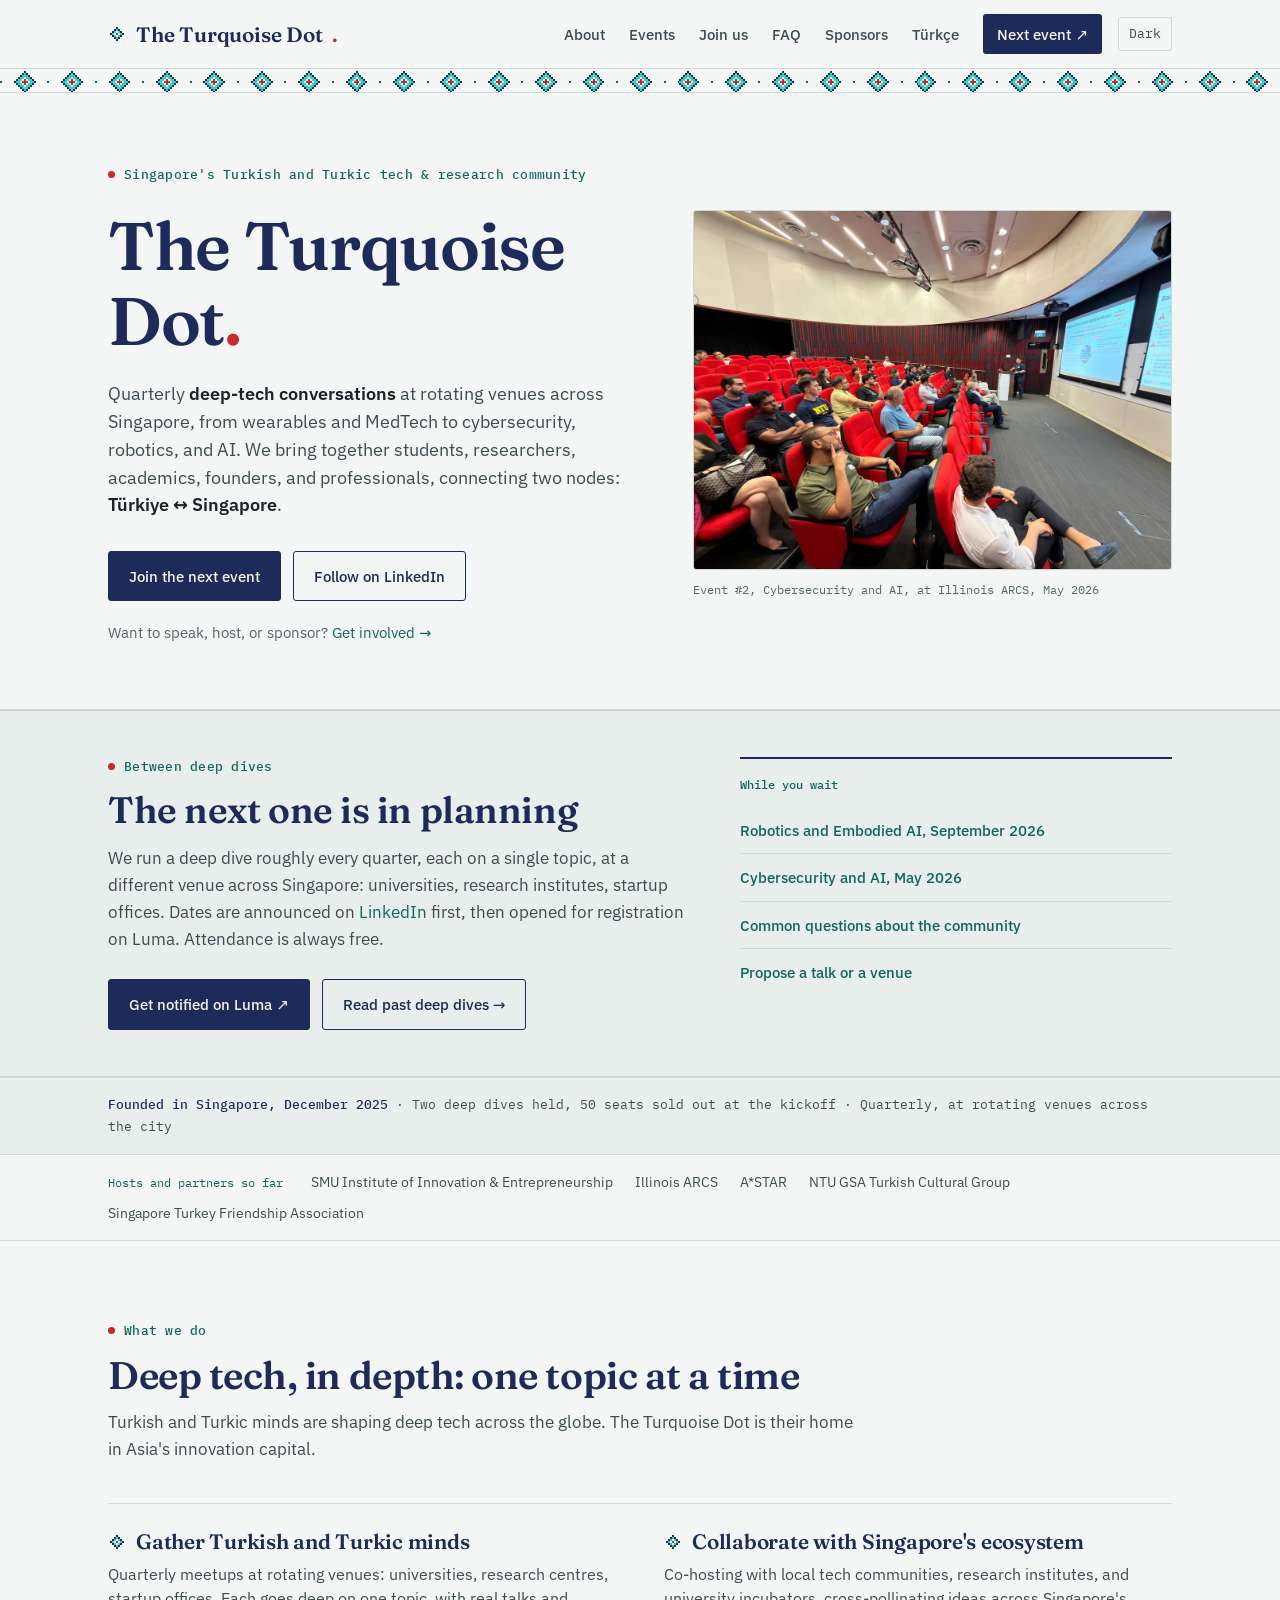
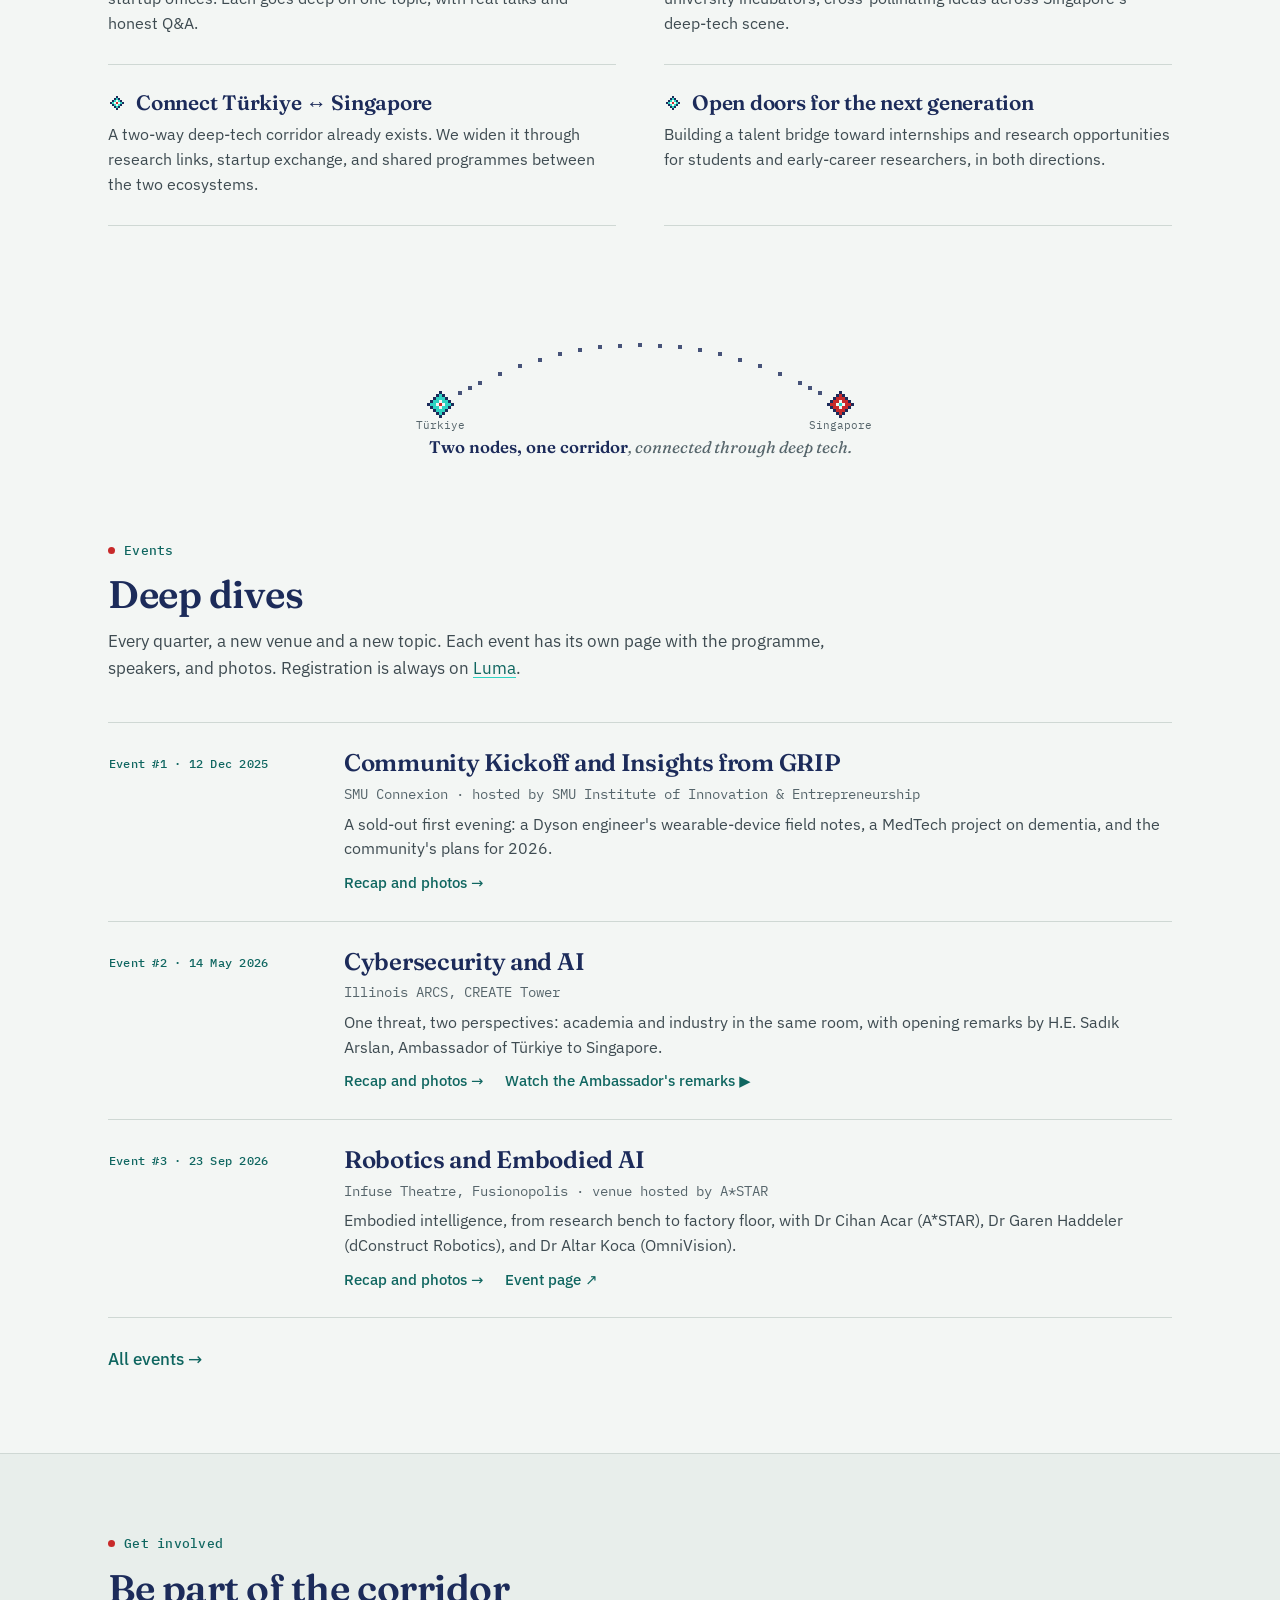
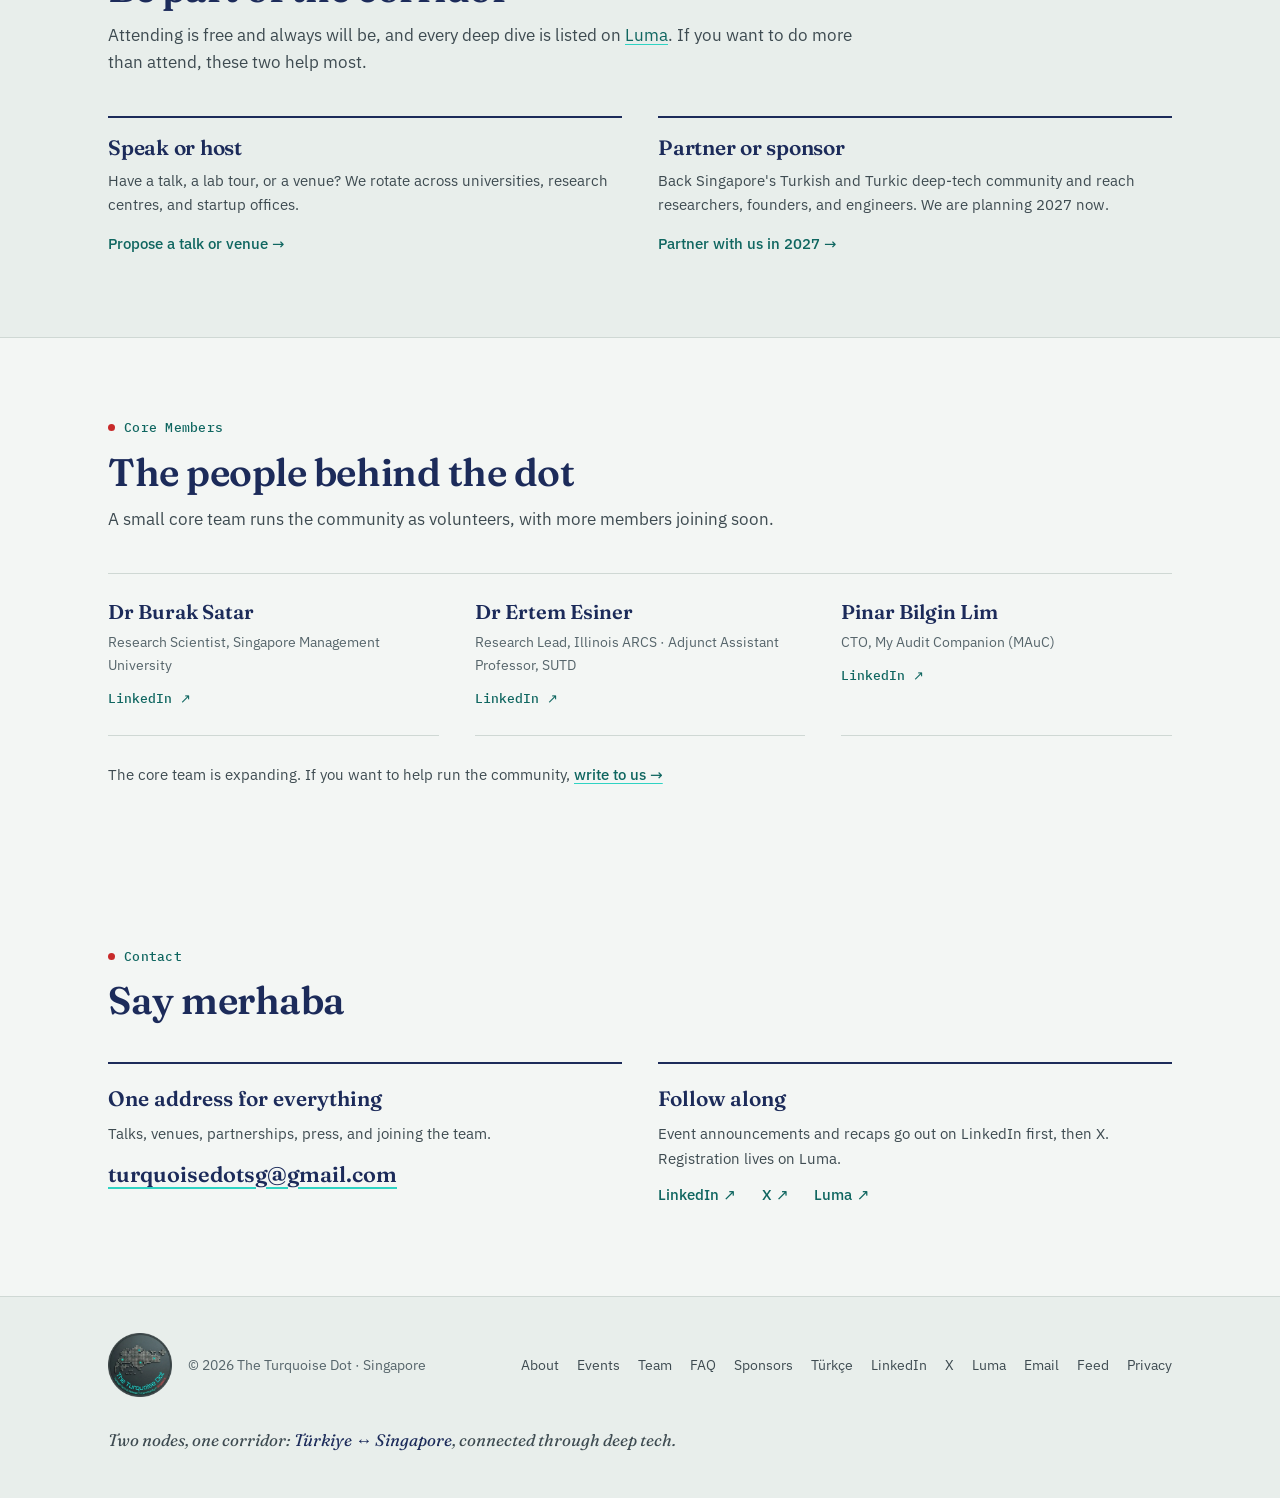
==== commit 23c559d7: "Get involved: a nav link on every page, a hook in the hero, and two asks instead of three Nav: "Join" ====
--- a/index.html
+++ b/index.html
@@ -195,6 +195,7 @@
     <div class="nav-links" id="nav-links">
       <a href="/about/">About</a>
       <a href="/events/">Events</a>
+      <a href="/#join">Join us</a>
       <a href="/faq/">FAQ</a>
       <a href="/sponsors/">Sponsors</a>
       <a href="/tr/" lang="tr" hreflang="tr">Türkçe</a>
@@ -222,6 +223,7 @@
         <a class="btn btn-primary" href="https://luma.com/TurquoiseDot" target="_blank" rel="noopener">Join the next event</a>
         <a class="btn btn-ghost" href="https://www.linkedin.com/company/turquoisedot" target="_blank" rel="noopener">Follow on LinkedIn</a>
       </div>
+      <p class="hero-aside">Want to speak, host, or sponsor? <a href="#join">Get involved →</a></p>
     </div>
     <div>
       <div class="hero-art">
@@ -387,13 +389,9 @@
     <div class="sec-head">
       <span class="kicker">Get involved</span>
       <h2>Be part of the corridor</h2>
+      <p>Attending is free and always will be, and every deep dive is listed on <a href="https://luma.com/TurquoiseDot" target="_blank" rel="noopener">Luma</a>. If you want to do more than attend, these two help most.</p>
     </div>
     <div class="tiles">
-      <div class="tile">
-        <h3>Attend</h3>
-        <p>Every event is free to join and listed on Luma. Bring a question; our Q&amp;A is the honest kind.</p>
-        <a href="https://luma.com/TurquoiseDot" target="_blank" rel="noopener">See upcoming events →</a>
-      </div>
       <div class="tile">
         <h3>Speak or host</h3>
         <p>Have a talk, a lab tour, or a venue? We rotate across universities, research centres, and startup offices.</p>
--- a/assets/site.css
+++ b/assets/site.css
@@ -76,6 +76,8 @@
 /* ---------- base ---------- */
 *{box-sizing:border-box;margin:0;padding:0}
 html{scroll-behavior:smooth}
+section[id],header[id],h2[id]{scroll-margin-top:80px}
+@media (max-width:920px){section[id],header[id],h2[id]{scroll-margin-top:130px}}
 body{background:var(--paper);color:var(--ink);font-family:var(--sans);font-size:17px;line-height:1.6;-webkit-font-smoothing:antialiased}
 h1,h2,h3{font-family:var(--serif);font-weight:600;color:var(--head);line-height:1.12;letter-spacing:-.012em}
 a{color:var(--turq);text-decoration:none}
@@ -135,6 +137,7 @@
 .lede{color:var(--ink-2);font-size:1.12rem;max-width:34em;margin-bottom:32px;line-height:1.55}
 .lede strong{color:var(--ink);font-weight:600}
 .btns{display:flex;gap:12px;flex-wrap:wrap}
+.hero-aside{margin-top:20px;font-size:.92rem;color:var(--muted)}
 .btn{display:inline-block;padding:12px 20px;border-radius:var(--radius);font-weight:500;font-size:.95rem;border:1px solid transparent;text-decoration:none}
 .btn:hover{text-decoration:none}
 .btn-primary{background:var(--btn-bg);color:var(--btn-fg);border-color:var(--btn-bg)}
@@ -283,7 +286,7 @@
 
 /* ---------- get involved ---------- */
 .involve{background:var(--paper-2);border-top:1px solid var(--rule);border-bottom:1px solid var(--rule)}
-.tiles{display:grid;grid-template-columns:repeat(3,1fr);gap:36px}
+.tiles{display:grid;grid-template-columns:repeat(auto-fit,minmax(260px,1fr));gap:36px}
 .tile{border-top:2px solid var(--rule-2);padding-top:18px}
 .tile h3{font-size:1.3rem;margin-bottom:8px}
 .tile p{color:var(--ink-2);font-size:.95rem;margin-bottom:14px}
@@ -353,7 +356,7 @@
 @media (prefers-reduced-motion: reduce){html{scroll-behavior:auto}}
 
 /* ---------- responsive ---------- */
-@media (max-width:760px){
+@media (max-width:920px){
   .nav-toggle{display:inline-block}
   .nav-inner{flex-wrap:wrap;justify-content:space-between}
   .nav-actions{margin-left:auto}
@@ -361,6 +364,8 @@
   .nav-links.open{display:flex}
   .nav-links a{padding:10px 0;font-size:1rem}
   .nav-links a.cta{margin-top:8px}
+}
+@media (max-width:760px){
   .annc .sub{display:none}
 }
 @media (max-width:900px){
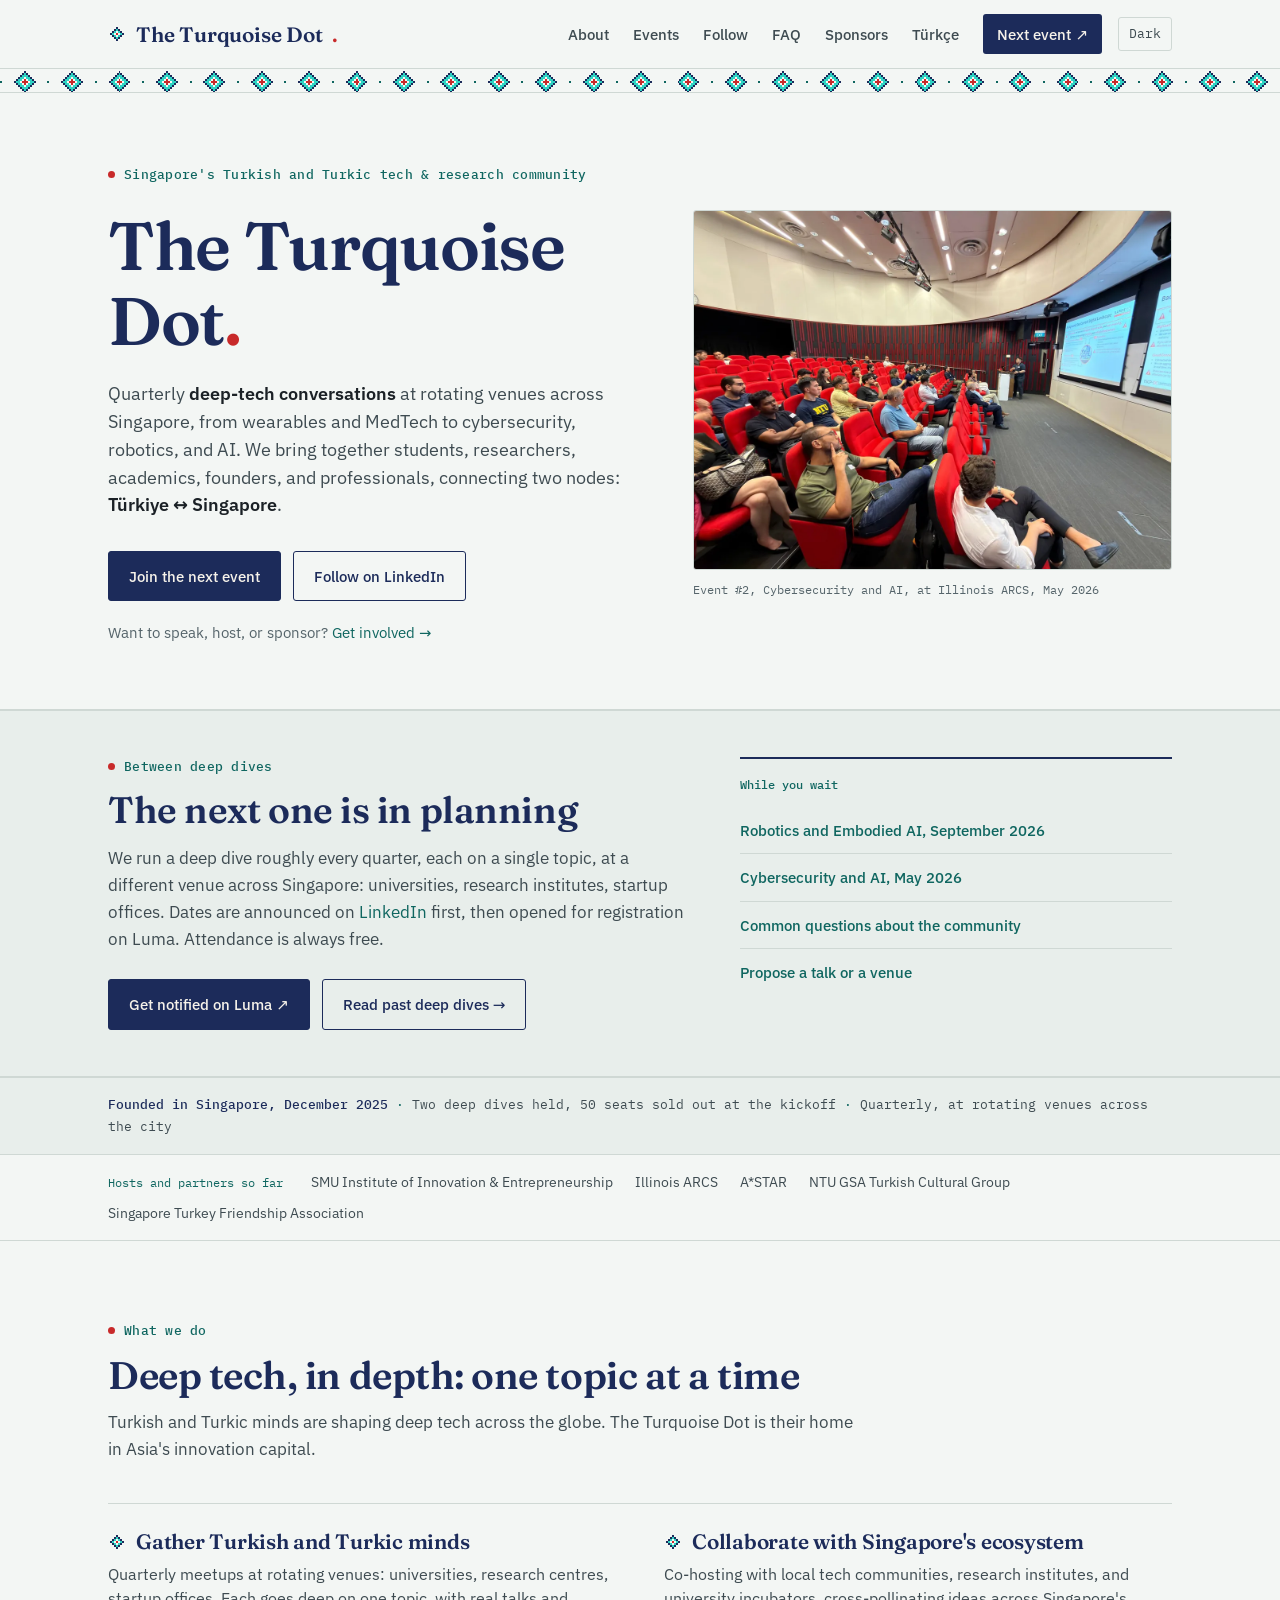
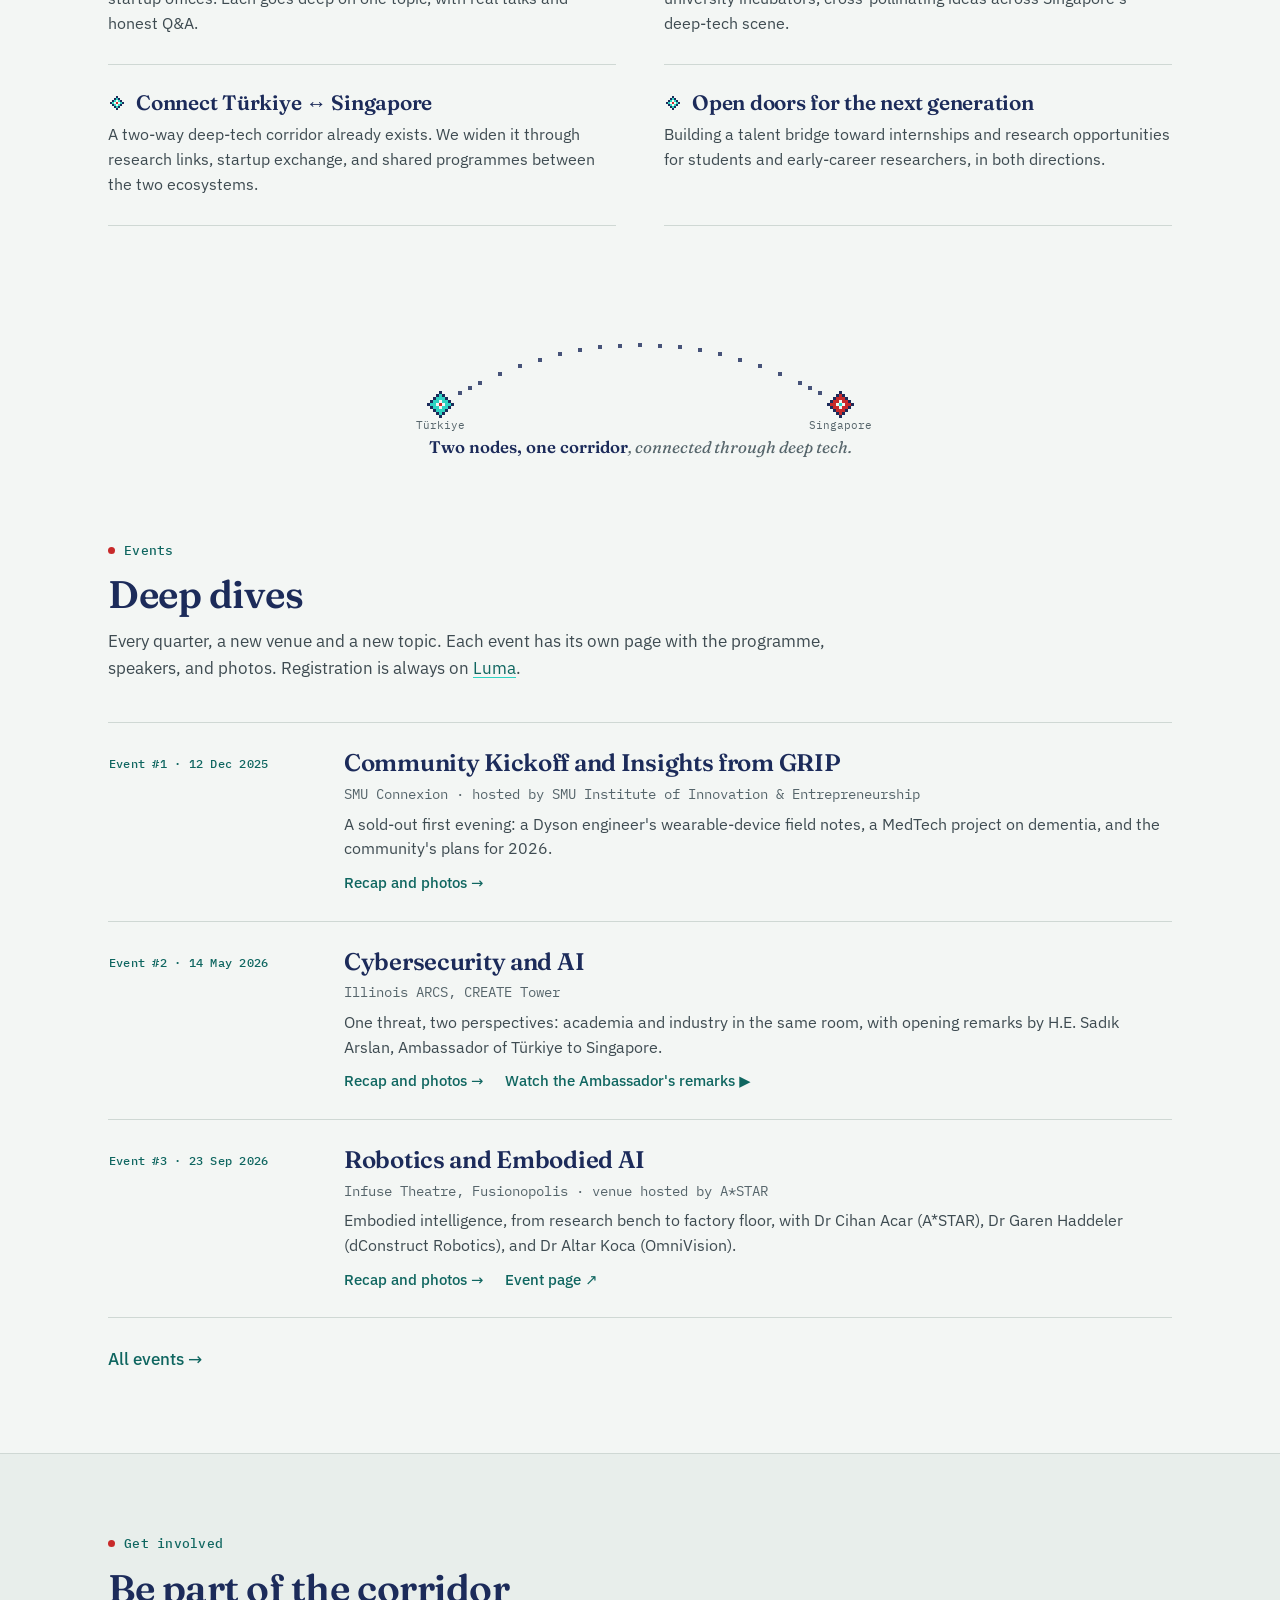
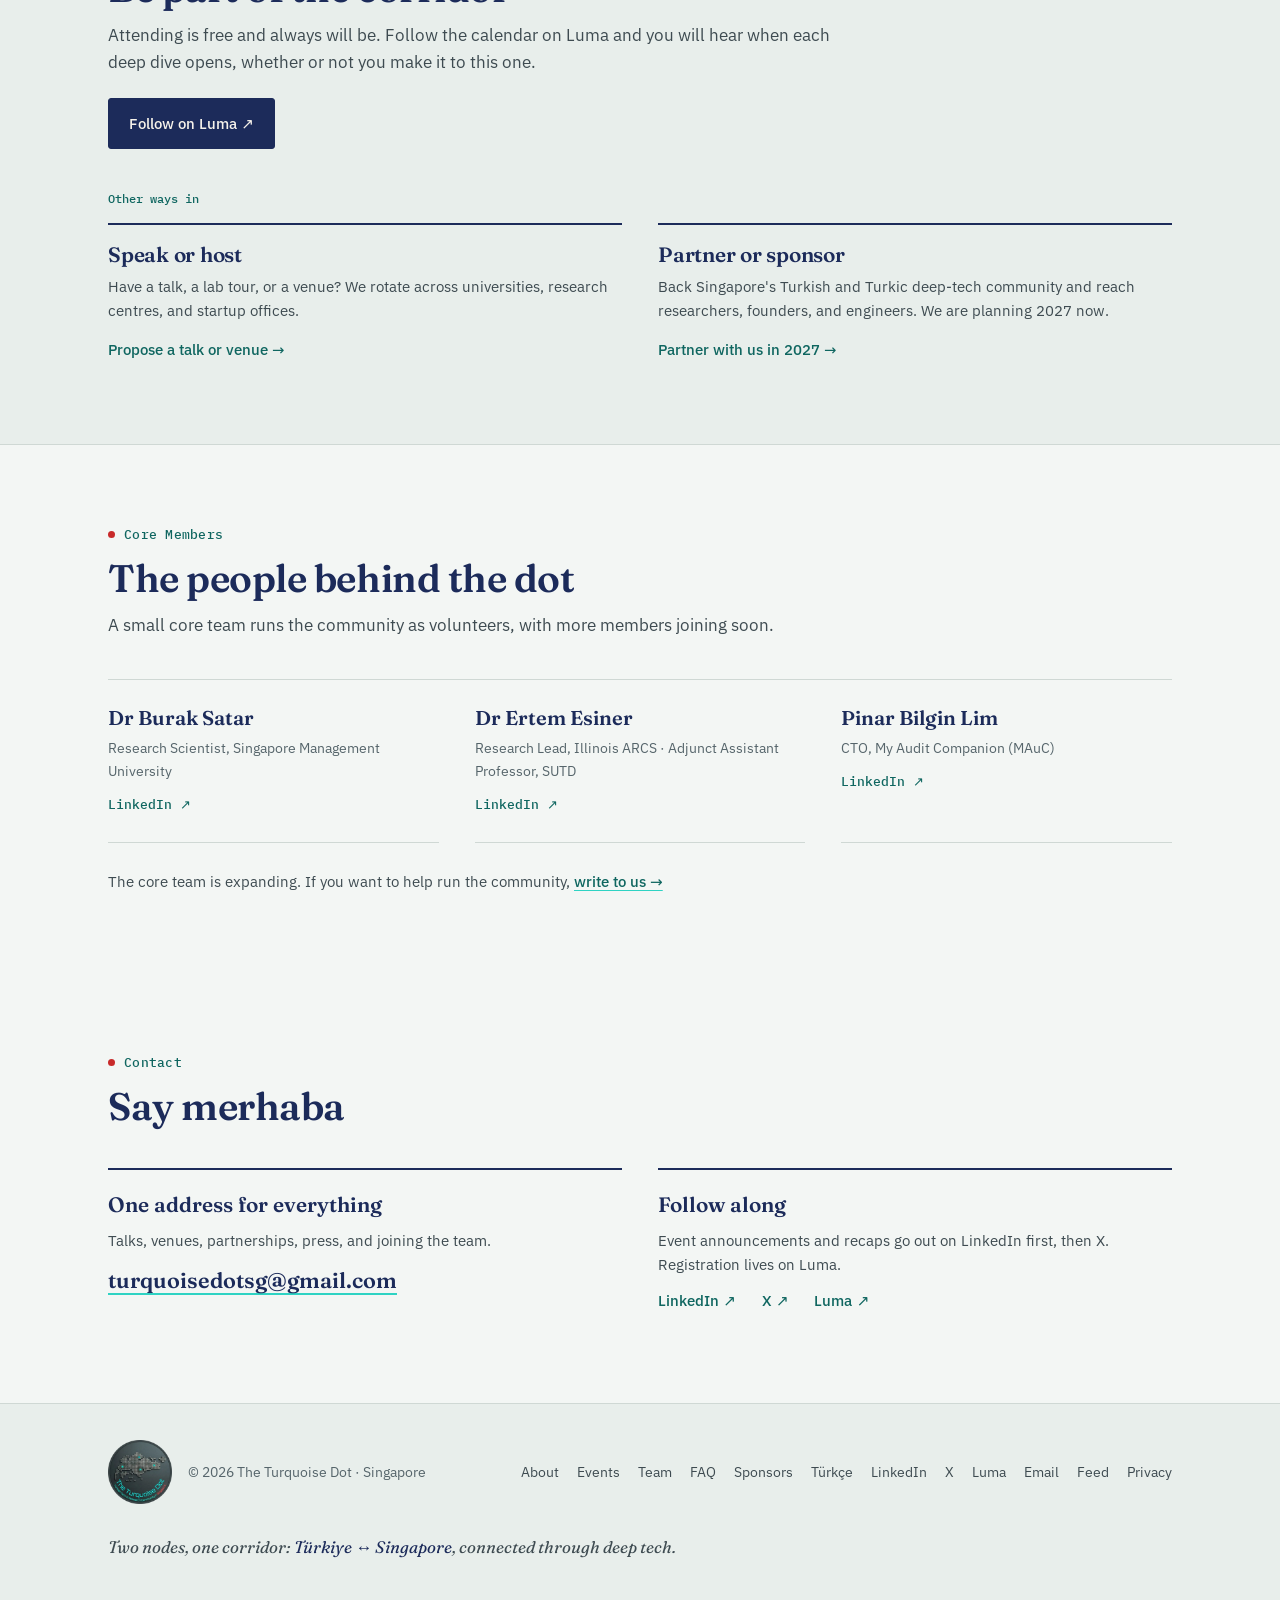
==== commit be525a23: "Follow the calendar: rename the nav link and lead Get involved with the Luma call to action Nav: "Jo" ====
--- a/index.html
+++ b/index.html
@@ -195,7 +195,7 @@
     <div class="nav-links" id="nav-links">
       <a href="/about/">About</a>
       <a href="/events/">Events</a>
-      <a href="/#join">Join us</a>
+      <a href="/#join">Follow</a>
       <a href="/faq/">FAQ</a>
       <a href="/sponsors/">Sponsors</a>
       <a href="/tr/" lang="tr" hreflang="tr">Türkçe</a>
@@ -389,8 +389,12 @@
     <div class="sec-head">
       <span class="kicker">Get involved</span>
       <h2>Be part of the corridor</h2>
-      <p>Attending is free and always will be, and every deep dive is listed on <a href="https://luma.com/TurquoiseDot" target="_blank" rel="noopener">Luma</a>. If you want to do more than attend, these two help most.</p>
-    </div>
+      <p>Attending is free and always will be. Follow the calendar on Luma and you will hear when each deep dive opens, whether or not you make it to this one.</p>
+      <div class="btns">
+        <a class="btn btn-primary" href="https://luma.com/TurquoiseDot" target="_blank" rel="noopener">Follow on Luma ↗</a>
+      </div>
+    </div>
+    <p class="side-label">Other ways in</p>
     <div class="tiles">
       <div class="tile">
         <h3>Speak or host</h3>
--- a/assets/site.css
+++ b/assets/site.css
@@ -286,6 +286,8 @@
 
 /* ---------- get involved ---------- */
 .involve{background:var(--paper-2);border-top:1px solid var(--rule);border-bottom:1px solid var(--rule)}
+.sec-head .btns{margin-top:22px}
+.involve .side-label{font-family:var(--mono);font-size:.78rem;font-weight:500;color:var(--turq);margin-bottom:14px}
 .tiles{display:grid;grid-template-columns:repeat(auto-fit,minmax(260px,1fr));gap:36px}
 .tile{border-top:2px solid var(--rule-2);padding-top:18px}
 .tile h3{font-size:1.3rem;margin-bottom:8px}
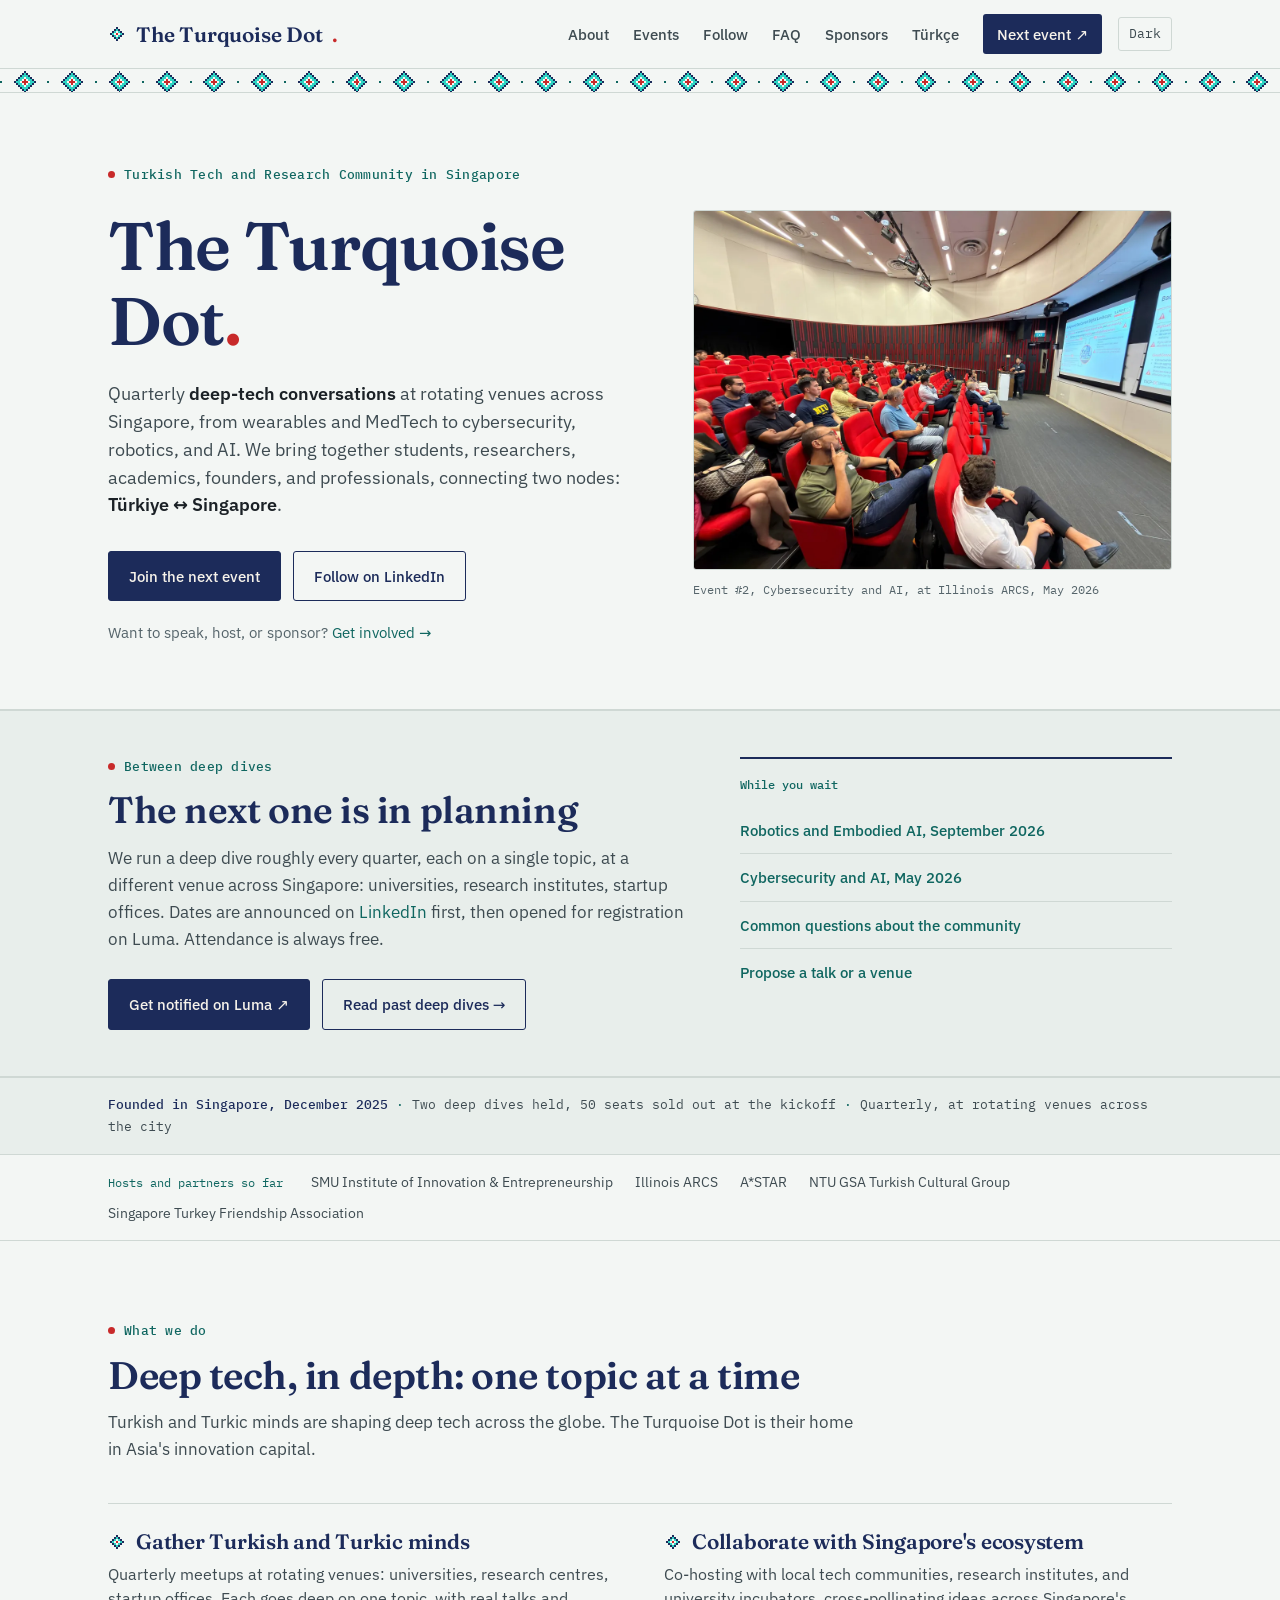
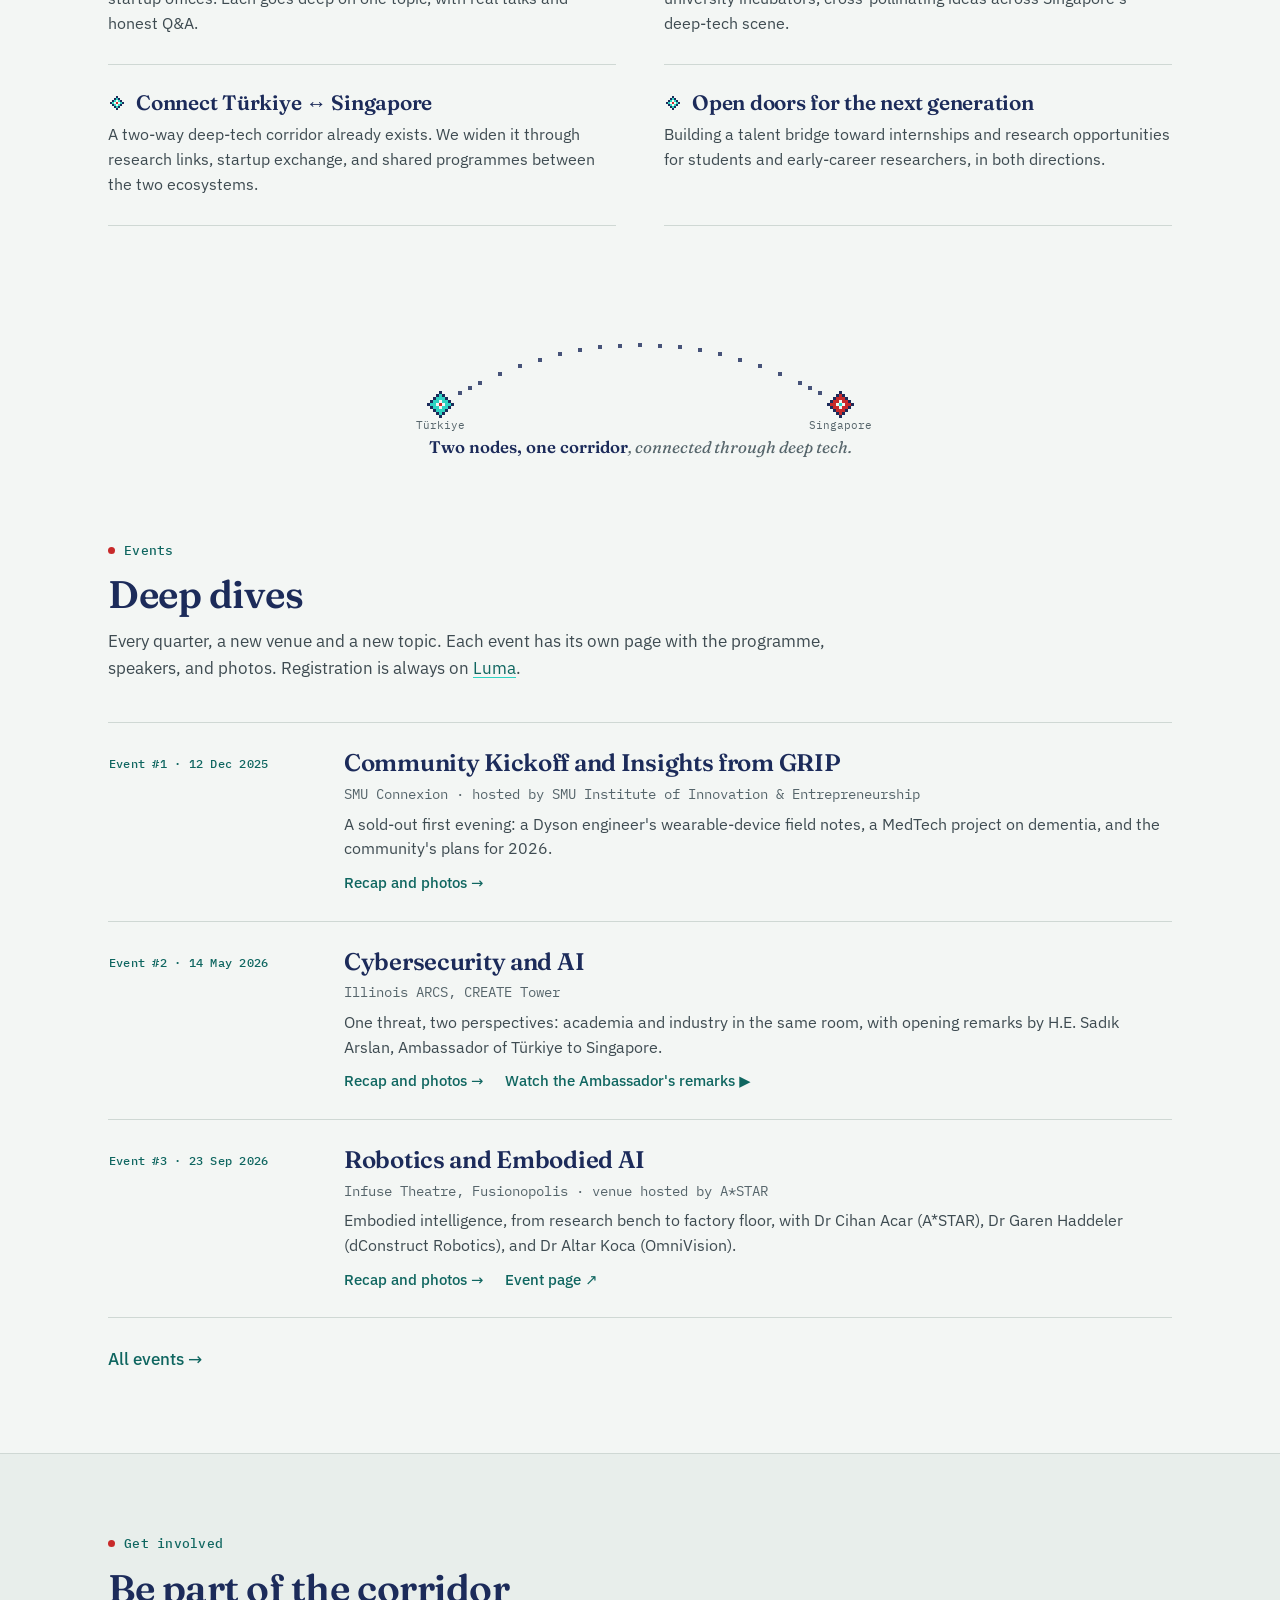
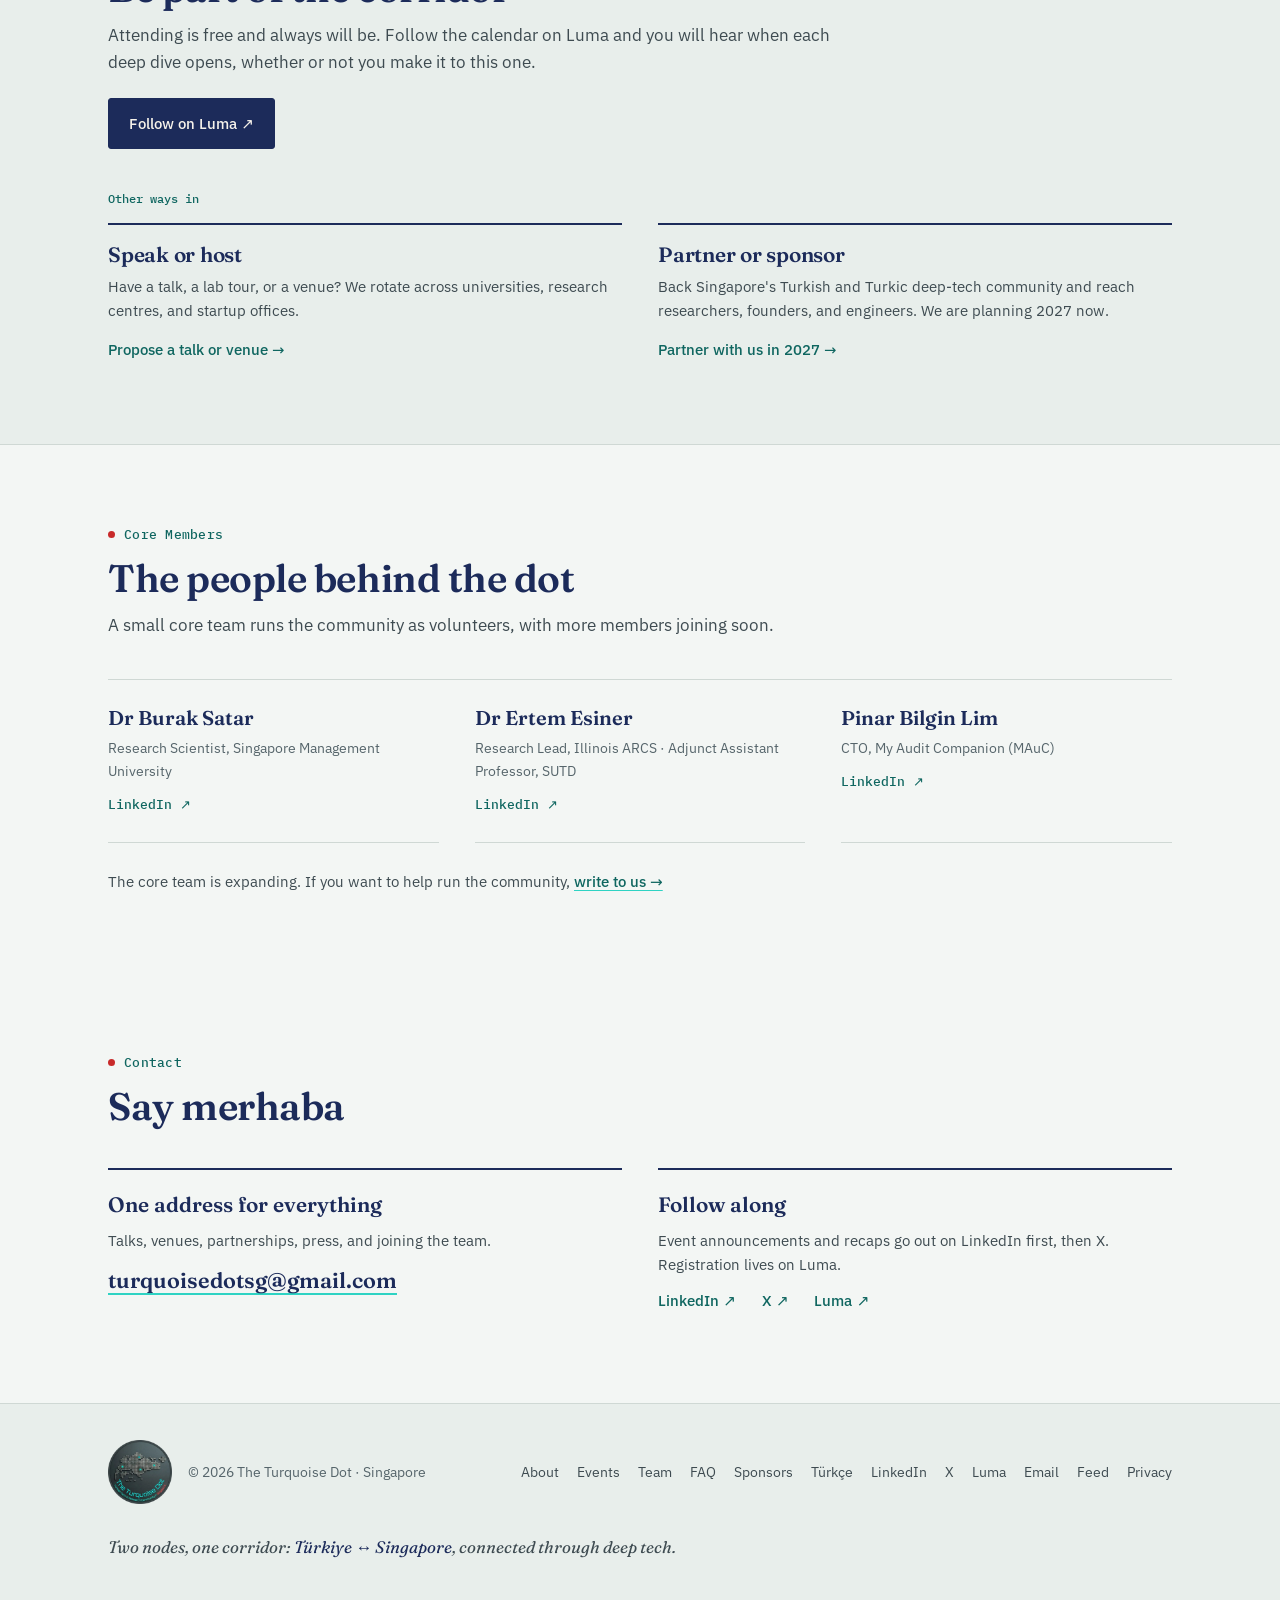
==== commit 87e072ff: "Descriptor: Turkish Tech and Research Community in Singapore The standing descriptor changes in 17 p" ====
--- a/index.html
+++ b/index.html
@@ -3,8 +3,8 @@
 <head>
 <meta charset="utf-8">
 <meta name="viewport" content="width=device-width, initial-scale=1">
-<title>The Turquoise Dot | Singapore's Turkish and Turkic Tech and Research Community</title>
-<meta name="description" content="The Turquoise Dot is Singapore's Turkish and Turkic tech and research community: quarterly deep-tech conversations at rotating venues, bridging Türkiye and Singapore.">
+<title>The Turquoise Dot | Turkish Tech and Research Community in Singapore</title>
+<meta name="description" content="The Turquoise Dot is the Turkish Tech and Research Community in Singapore: quarterly deep-tech conversations at rotating venues, bridging Türkiye and Singapore.">
 
 <link rel="canonical" href="https://turquoisedot.org/">
 <link rel="alternate" hreflang="en" href="https://turquoisedot.org/">
@@ -13,7 +13,7 @@
 
 <meta property="og:type" content="website">
 <meta property="og:title" content="The Turquoise Dot">
-<meta property="og:description" content="Singapore's Turkish and Turkic tech and research community. Quarterly deep-tech conversations, rotating venues, two nodes: Türkiye ↔ Singapore.">
+<meta property="og:description" content="Turkish Tech and Research Community in Singapore. Quarterly deep-tech conversations, rotating venues, two nodes: Türkiye ↔ Singapore.">
 <meta property="og:url" content="https://turquoisedot.org/">
 <meta property="og:image" content="https://turquoisedot.org/assets/og-image.jpg">
 <meta name="twitter:card" content="summary_large_image">
@@ -40,7 +40,7 @@
     "Turquoise Dot",
     "TurquoiseDot"
   ],
-  "description": "Singapore's Turkish and Turkic tech and research community: quarterly deep-tech events at rotating venues across Singapore, bridging Türkiye and Singapore. Founded in Singapore in December 2025.",
+  "description": "Turkish Tech and Research Community in Singapore: quarterly deep-tech events at rotating venues across Singapore, bridging Türkiye and Singapore. Founded in Singapore in December 2025.",
   "url": "https://turquoisedot.org/",
   "logo": "https://turquoisedot.org/assets/icon-512.png",
   "image": "https://turquoisedot.org/assets/og-image.jpg",
@@ -142,7 +142,7 @@
   "@id": "https://turquoisedot.org/#website",
   "url": "https://turquoisedot.org/",
   "name": "The Turquoise Dot",
-  "description": "Singapore's Turkish and Turkic tech and research community.",
+  "description": "Turkish Tech and Research Community in Singapore.",
   "inLanguage": [
     "en",
     "tr"
@@ -211,7 +211,7 @@
 <header class="hero" id="top">
   <div class="wrap hero-grid">
     <div>
-      <p class="eyebrow">Singapore's Turkish and Turkic tech &amp; research community</p>
+      <p class="eyebrow">Turkish Tech and Research Community in Singapore</p>
       <h1>The Turquoise Dot<span class="dot">.</span></h1>
       <p class="lede">
         Quarterly <strong>deep-tech conversations</strong> at rotating venues across Singapore,
